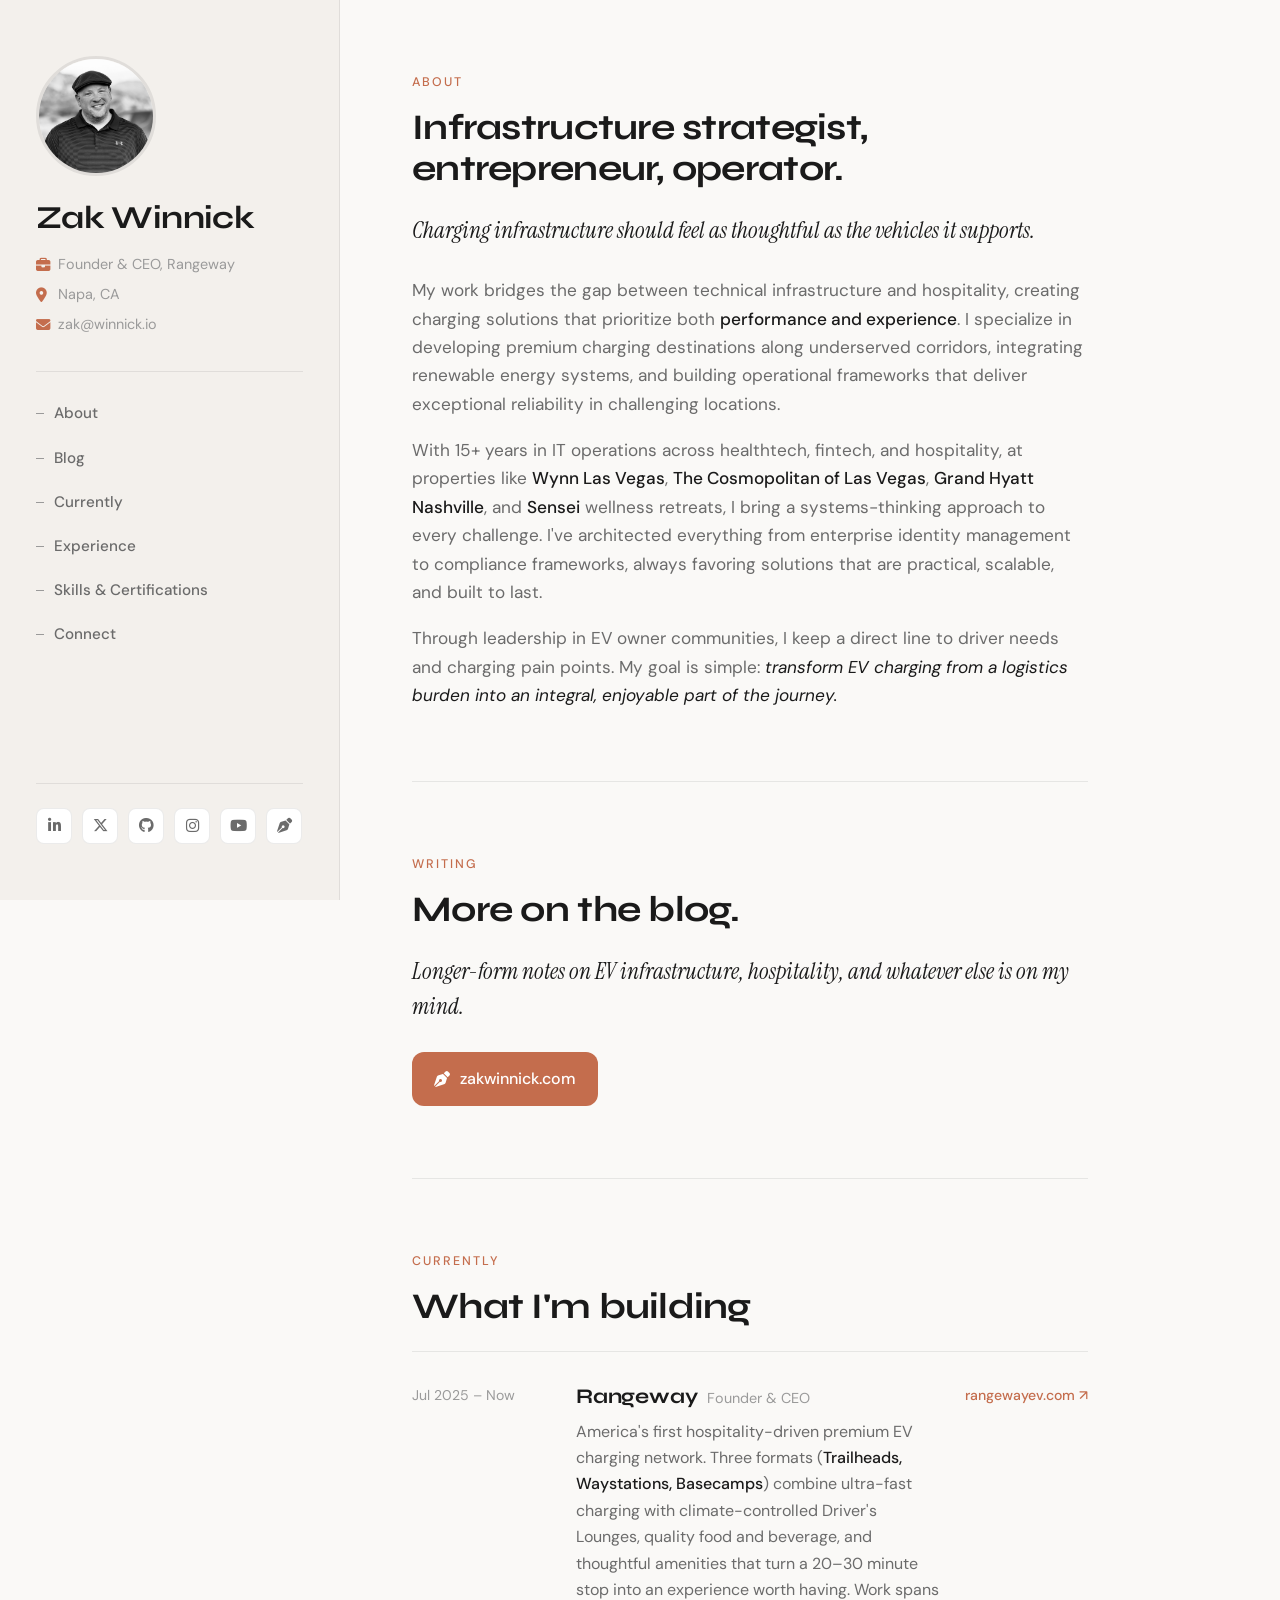
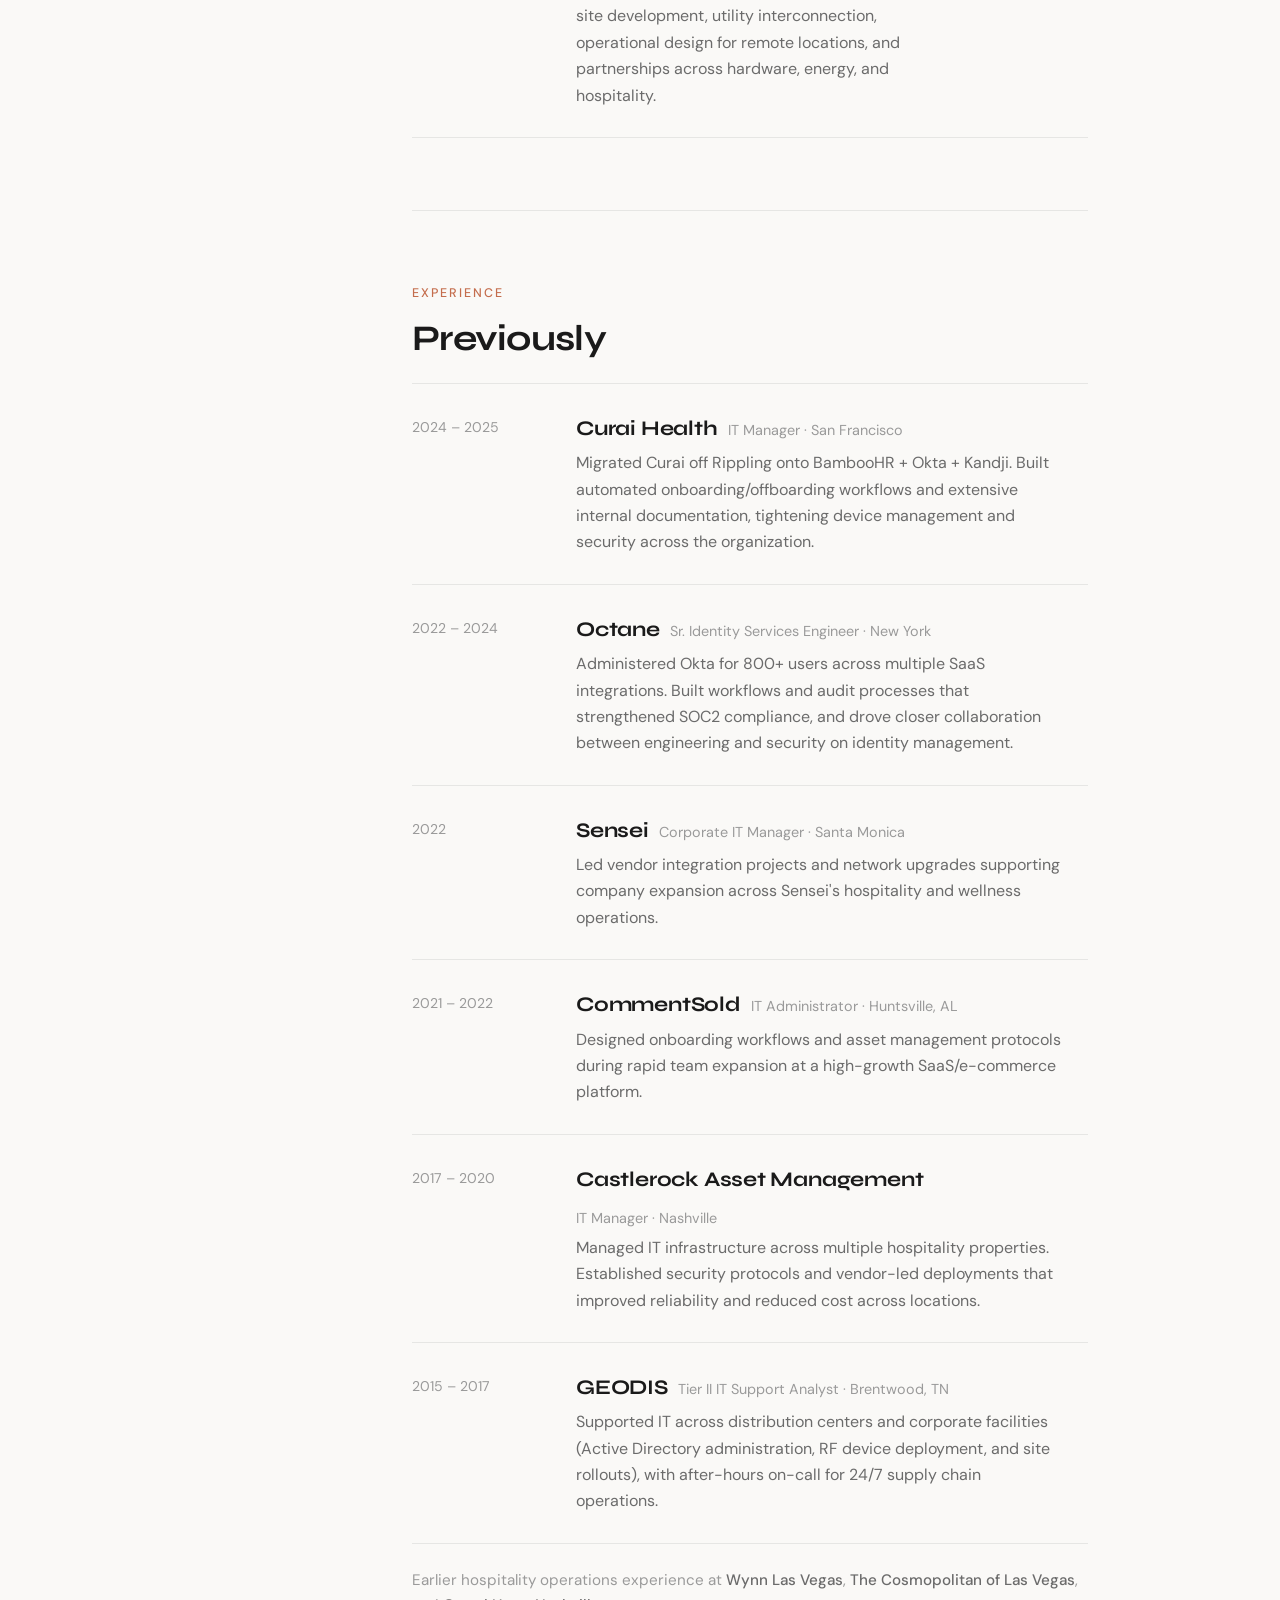
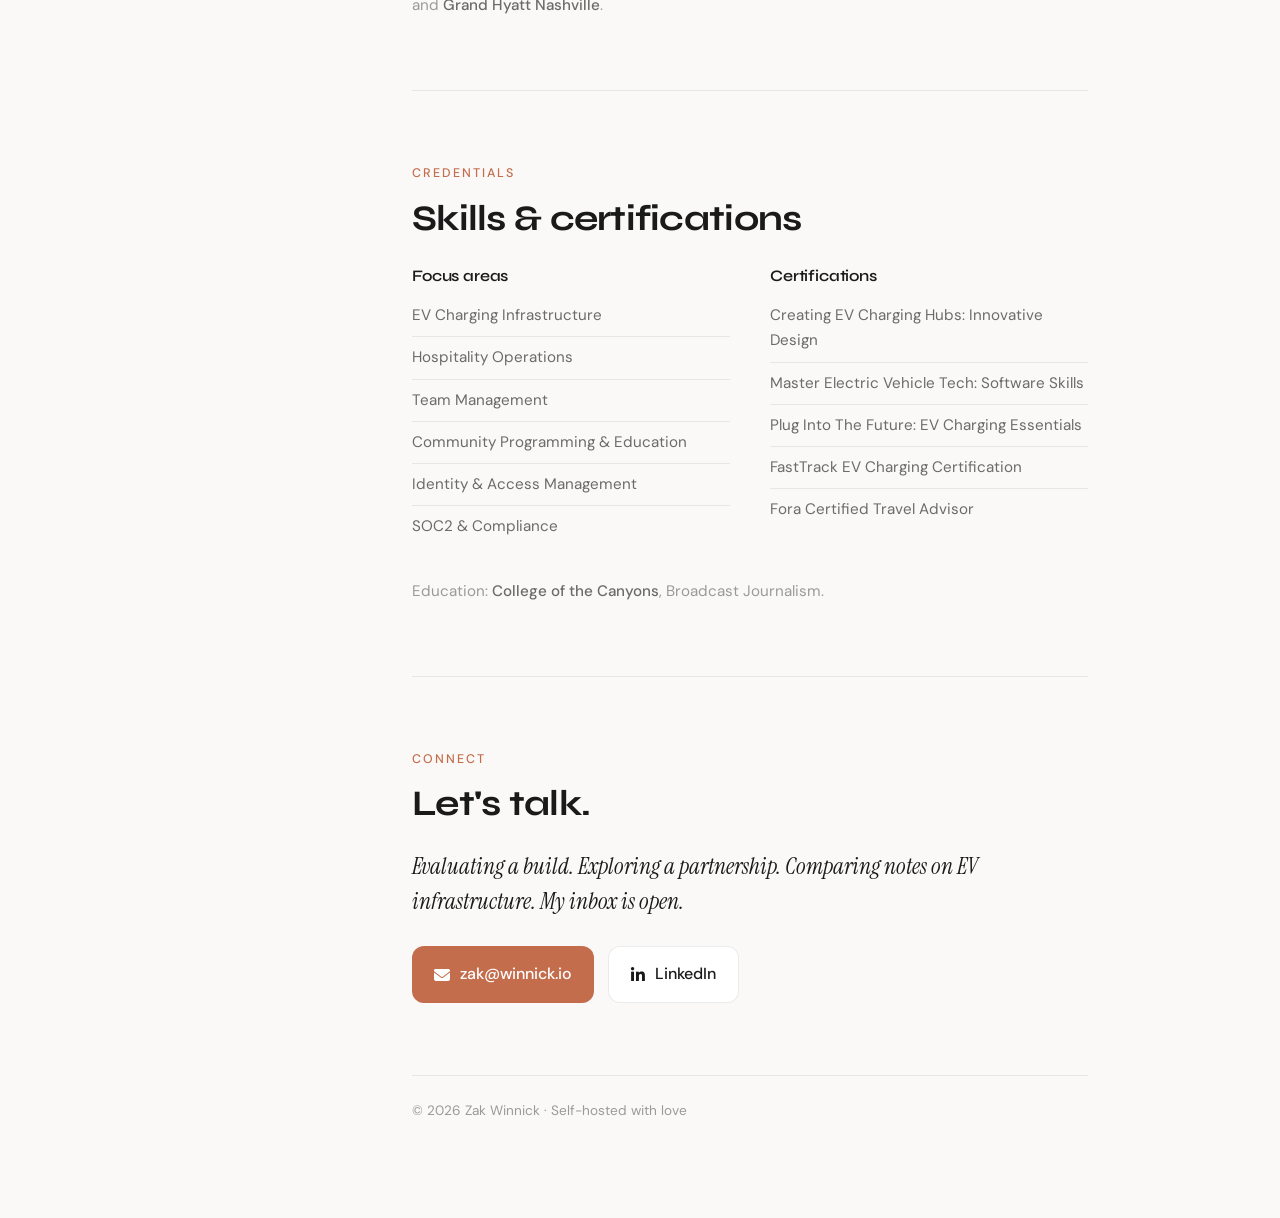
==== index.html @ eed80dfc "Rebuild winnick.io as two-column editorial site Replaces the Linktree-style landing page with a full" ====
<!DOCTYPE html>
<html lang="en">
  <head>
    <title>Zak Winnick</title>
    <meta charset="utf-8">
    <meta property="og:type" content="website">
    <meta property="og:title" content="Zak Winnick">
    <meta property="og:description" content="Infrastructure strategist and entrepreneur. Founder & CEO at Rangeway.">
    <meta name="description" content="Infrastructure strategist and entrepreneur. Founder & CEO at Rangeway.">
    <meta name="viewport" content="width=device-width, initial-scale=1">
    <meta name="color-scheme" content="light dark">
    <link rel="icon" href="/favicon.ico">
    <link rel="preconnect" href="https://fonts.googleapis.com">
    <link rel="preconnect" href="https://fonts.gstatic.com" crossorigin>
    <link href="https://fonts.googleapis.com/css2?family=Syne:wght@600;700&family=DM+Sans:wght@400;500&family=Instrument+Serif&display=swap" rel="stylesheet">
    <link rel="stylesheet" href="https://cdnjs.cloudflare.com/ajax/libs/font-awesome/6.5.1/css/all.min.css">
    <script src="https://tinylytics.app/embed/2qbxxYNdr25dd_d4xNAC.js" defer></script>
    <style>
      :root {
        --bg-primary: #faf9f7;
        --bg-sidebar: #f3f0ec;
        --bg-card: #ffffff;
        --text-primary: #1a1a1a;
        --text-secondary: #6b6b6b;
        --text-tertiary: #9a9a9a;
        --accent: #c46d4d;
        --accent-hover: #a85a3d;
        --border: rgba(0, 0, 0, 0.08);
        --shadow: 0 2px 8px rgba(0, 0, 0, 0.04);
        --shadow-hover: 0 8px 24px rgba(0, 0, 0, 0.08);
      }

      @media (prefers-color-scheme: dark) {
        :root {
          --bg-primary: #0f1419;
          --bg-sidebar: #141920;
          --bg-card: #1a1f26;
          --text-primary: #f5f3ef;
          --text-secondary: #9ca3af;
          --text-tertiary: #6b7280;
          --accent: #e07a54;
          --accent-hover: #f08d67;
          --border: rgba(255, 255, 255, 0.08);
          --shadow: 0 2px 8px rgba(0, 0, 0, 0.2);
          --shadow-hover: 0 12px 32px rgba(0, 0, 0, 0.3);
        }
      }

      *, *::before, *::after { box-sizing: border-box; }
      html, body { margin: 0; padding: 0; }

      body {
        font-family: 'DM Sans', -apple-system, BlinkMacSystemFont, sans-serif;
        background-color: var(--bg-primary);
        color: var(--text-primary);
        line-height: 1.65;
      }

      .layout {
        display: grid;
        grid-template-columns: 340px 1fr;
        min-height: 100vh;
      }

      /* Sidebar */
      .sidebar {
        background: var(--bg-sidebar);
        padding: 56px 36px;
        border-right: 1px solid var(--border);
        position: sticky;
        top: 0;
        height: 100vh;
        overflow-y: auto;
        display: flex;
        flex-direction: column;
      }

      .sb-photo {
        width: 120px;
        height: 120px;
        border-radius: 50%;
        object-fit: cover;
        border: 3px solid var(--border);
        transition: transform 0.3s ease, border-color 0.3s ease;
        margin-bottom: 24px;
      }

      .sb-photo:hover { transform: scale(1.04); border-color: var(--accent); }

      .sb-name {
        font-family: 'Syne', sans-serif;
        font-size: 2rem;
        font-weight: 700;
        margin: 0 0 18px;
        letter-spacing: -0.02em;
        line-height: 1.1;
      }

      .sb-meta {
        font-size: 0.9rem;
        color: var(--text-tertiary);
        margin-bottom: 28px;
      }

      .sb-meta div {
        display: flex;
        align-items: center;
        gap: 8px;
        margin-bottom: 6px;
      }

      .sb-meta i { color: var(--accent); width: 14px; }

      .sb-meta a {
        color: inherit;
        text-decoration: none;
        border-bottom: 1px solid transparent;
        transition: border-color 0.2s ease;
      }

      .sb-meta a:hover { border-color: var(--accent); }

      .sb-nav {
        list-style: none;
        padding: 0;
        margin: 0 0 32px;
        border-top: 1px solid var(--border);
        padding-top: 24px;
      }

      .sb-nav li { margin-bottom: 14px; }

      .sb-nav a {
        color: var(--text-secondary);
        text-decoration: none;
        font-size: 0.95rem;
        font-weight: 500;
        display: inline-flex;
        align-items: center;
        gap: 10px;
        transition: color 0.2s ease;
      }

      .sb-nav a:hover { color: var(--accent); }

      .sb-nav a::before {
        content: "";
        width: 8px;
        height: 1px;
        background: var(--text-tertiary);
        transition: all 0.2s ease;
      }

      .sb-nav a:hover::before {
        background: var(--accent);
        width: 16px;
      }

      .sb-socials {
        margin-top: auto;
        padding-top: 24px;
        border-top: 1px solid var(--border);
        display: flex;
        gap: 10px;
        flex-wrap: wrap;
      }

      .sb-socials a {
        width: 36px;
        height: 36px;
        border-radius: 8px;
        background: var(--bg-card);
        border: 1px solid var(--border);
        display: inline-flex;
        align-items: center;
        justify-content: center;
        color: var(--text-secondary);
        text-decoration: none;
        font-size: 0.95rem;
        transition: all 0.2s ease;
      }

      .sb-socials a:hover {
        color: var(--accent);
        border-color: var(--accent);
        transform: translateY(-2px);
      }

      /* Content */
      .content {
        padding: 72px 72px 96px;
        max-width: 820px;
      }

      article + article {
        margin-top: 72px;
        padding-top: 72px;
        border-top: 1px solid var(--border);
      }

      .eyebrow {
        font-size: 0.78rem;
        font-weight: 500;
        text-transform: uppercase;
        letter-spacing: 0.16em;
        color: var(--accent);
        margin-bottom: 14px;
      }

      .h2 {
        font-family: 'Syne', sans-serif;
        font-size: 2.25rem;
        font-weight: 700;
        margin: 0 0 24px;
        letter-spacing: -0.02em;
        line-height: 1.15;
      }

      .lede {
        font-family: 'Instrument Serif', serif;
        font-size: 1.45rem;
        color: var(--text-primary);
        font-style: italic;
        line-height: 1.5;
        margin: 0 0 28px;
      }

      .body p {
        font-size: 1.075rem;
        color: var(--text-secondary);
        margin: 0 0 18px;
      }

      .body strong { color: var(--text-primary); font-weight: 500; }
      .body em { color: var(--text-primary); font-style: italic; }

      /* Venture list */
      .venture-list {
        margin-top: 16px;
      }

      .venture {
        padding: 28px 0;
        border-top: 1px solid var(--border);
        display: grid;
        grid-template-columns: 140px 1fr auto;
        gap: 24px;
        align-items: start;
      }

      .venture:last-child { border-bottom: 1px solid var(--border); }

      .venture-period {
        font-size: 0.88rem;
        color: var(--text-tertiary);
        font-variant-numeric: tabular-nums;
        padding-top: 4px;
      }

      .venture-head {
        display: flex;
        align-items: baseline;
        gap: 10px;
        flex-wrap: wrap;
        margin-bottom: 4px;
      }

      .venture-name {
        font-family: 'Syne', sans-serif;
        font-size: 1.3rem;
        font-weight: 700;
        margin: 0;
        letter-spacing: -0.01em;
      }

      .venture-role {
        font-size: 0.9rem;
        color: var(--text-tertiary);
      }

      .venture-desc {
        color: var(--text-secondary);
        font-size: 1rem;
        margin: 0;
      }

      .venture-link {
        font-size: 0.88rem;
        color: var(--accent);
        text-decoration: none;
        white-space: nowrap;
        padding-top: 4px;
        font-weight: 500;
      }

      .venture-link:hover { color: var(--accent-hover); }

      /* Credentials grid */
      .creds {
        display: grid;
        grid-template-columns: 1fr 1fr;
        gap: 40px;
        margin-top: 8px;
      }

      .creds h3 {
        font-family: 'Syne', sans-serif;
        font-size: 1rem;
        font-weight: 600;
        letter-spacing: -0.01em;
        margin: 0 0 14px;
        color: var(--text-primary);
      }

      .cred-list {
        list-style: none;
        padding: 0;
        margin: 0;
      }

      .cred-list li {
        font-size: 0.95rem;
        color: var(--text-secondary);
        padding: 8px 0;
        border-top: 1px solid var(--border);
      }

      .cred-list li:first-child { border-top: none; padding-top: 0; }

      /* Contact */
      .contact-row {
        display: flex;
        gap: 14px;
        flex-wrap: wrap;
        margin-top: 12px;
      }

      .contact-btn {
        padding: 14px 22px;
        border-radius: 12px;
        font-weight: 500;
        text-decoration: none;
        display: inline-flex;
        align-items: center;
        gap: 10px;
        transition: all 0.2s ease;
      }

      .contact-btn.primary {
        background: var(--accent);
        color: white;
      }

      .contact-btn.primary:hover {
        background: var(--accent-hover);
        transform: translateY(-2px);
      }

      .contact-btn.secondary {
        background: var(--bg-card);
        color: var(--text-primary);
        border: 1px solid var(--border);
      }

      .contact-btn.secondary:hover {
        border-color: var(--accent);
        color: var(--accent);
      }

      footer {
        margin-top: 72px;
        padding-top: 24px;
        border-top: 1px solid var(--border);
        font-size: 0.85rem;
        color: var(--text-tertiary);
      }

      /* Responsive */
      @media (max-width: 900px) {
        .layout { grid-template-columns: 1fr; }
        .sidebar {
          position: static;
          height: auto;
          padding: 40px 32px;
          border-right: none;
          border-bottom: 1px solid var(--border);
        }
        .content { padding: 48px 32px 72px; }
      }

      @media (max-width: 540px) {
        .content { padding: 40px 24px 64px; }
        .h2 { font-size: 1.8rem; }
        .lede { font-size: 1.2rem; }
        .venture {
          grid-template-columns: 1fr;
          gap: 8px;
        }
        .venture-period { padding-top: 0; }
        .creds { grid-template-columns: 1fr; gap: 24px; }
      }
    </style>
  </head>
  <body>
    <div class="layout">
      <aside class="sidebar">
        <img class="sb-photo" src="images/profile-bw.jpg" alt="Zak Winnick">
        <h1 class="sb-name">Zak Winnick</h1>

        <div class="sb-meta">
          <div><i class="fa-solid fa-briefcase"></i>Founder &amp; CEO, Rangeway</div>
          <div><i class="fa-solid fa-location-dot"></i>Napa, CA</div>
          <div><i class="fa-solid fa-envelope"></i><a href="mailto:zak@winnick.io">zak@winnick.io</a></div>
        </div>

        <ul class="sb-nav">
          <li><a href="#about">About</a></li>
          <li><a href="#blog">Blog</a></li>
          <li><a href="#currently">Currently</a></li>
          <li><a href="#experience">Experience</a></li>
          <li><a href="#credentials">Skills &amp; Certifications</a></li>
          <li><a href="#connect">Connect</a></li>
        </ul>

        <div class="sb-socials">
          <a href="https://linkedin.com/in/zakwinnick" target="_blank" rel="noopener noreferrer" aria-label="LinkedIn"><i class="fa-brands fa-linkedin-in"></i></a>
          <a href="https://x.com/zakwinnick" target="_blank" rel="noopener noreferrer" aria-label="X"><i class="fa-brands fa-x-twitter"></i></a>
          <a href="https://github.com/zakwinnick" target="_blank" rel="noopener noreferrer" aria-label="GitHub"><i class="fa-brands fa-github"></i></a>
          <a href="https://instagram.com/wyldwattage" target="_blank" rel="noopener noreferrer" aria-label="Instagram"><i class="fa-brands fa-instagram"></i></a>
          <a href="https://youtube.com/@wyldwattage" target="_blank" rel="noopener noreferrer" aria-label="YouTube"><i class="fa-brands fa-youtube"></i></a>
          <a href="https://zakwinnick.com" target="_blank" rel="noopener noreferrer" aria-label="Blog"><i class="fa-solid fa-pen-nib"></i></a>
        </div>
      </aside>

      <main class="content">
        <article id="about">
          <div class="eyebrow">About</div>
          <h2 class="h2">Infrastructure strategist, entrepreneur, operator.</h2>
          <p class="lede">
            Charging infrastructure should feel as thoughtful as the vehicles it supports.
          </p>
          <div class="body">
            <p>
              My work bridges the gap between technical infrastructure and hospitality, creating
              charging solutions that prioritize both <strong>performance and experience</strong>. I
              specialize in developing premium charging destinations along underserved corridors,
              integrating renewable energy systems, and building operational frameworks that deliver
              exceptional reliability in challenging locations.
            </p>
            <p>
              With 15+ years in IT operations across healthtech, fintech, and hospitality, at
              properties like <strong>Wynn Las Vegas</strong>, <strong>The Cosmopolitan of Las Vegas</strong>,
              <strong>Grand Hyatt Nashville</strong>, and <strong>Sensei</strong> wellness retreats,
              I bring a systems-thinking approach to every challenge. I've architected everything
              from enterprise identity management to compliance frameworks, always favoring solutions
              that are practical, scalable, and built to last.
            </p>
            <p>
              Through leadership in EV owner communities, I keep a direct line to driver needs and
              charging pain points. My goal is simple: <em>transform EV charging from a logistics
              burden into an integral, enjoyable part of the journey.</em>
            </p>
          </div>
        </article>

        <article id="blog" class="blog-callout">
          <div class="eyebrow">Writing</div>
          <h2 class="h2">More on the blog.</h2>
          <p class="lede">
            Longer-form notes on EV infrastructure, hospitality, and whatever else is on my mind.
          </p>
          <div class="contact-row">
            <a href="https://zakwinnick.com" target="_blank" rel="noopener noreferrer" class="contact-btn primary">
              <i class="fa-solid fa-pen-nib"></i> zakwinnick.com
            </a>
          </div>
        </article>

        <article id="currently">
          <div class="eyebrow">Currently</div>
          <h2 class="h2">What I'm building</h2>
          <div class="venture-list">
            <div class="venture">
              <div class="venture-period">Jul 2025 – Now</div>
              <div>
                <div class="venture-head">
                  <h3 class="venture-name">Rangeway</h3>
                  <span class="venture-role">Founder &amp; CEO</span>
                </div>
                <p class="venture-desc">
                  America's first hospitality-driven premium EV charging network. Three formats
                  (<strong style="color: var(--text-primary); font-weight: 500;">Trailheads, Waystations, Basecamps</strong>)
                  combine ultra-fast charging with climate-controlled Driver's Lounges, quality food
                  and beverage, and thoughtful amenities that turn a 20–30 minute stop into an
                  experience worth having. Work spans site development, utility interconnection,
                  operational design for remote locations, and partnerships across hardware, energy,
                  and hospitality.
                </p>
              </div>
              <a href="https://rangewayev.com" target="_blank" rel="noopener noreferrer" class="venture-link">rangewayev.com ↗</a>
            </div>
          </div>
        </article>

        <article id="experience">
          <div class="eyebrow">Experience</div>
          <h2 class="h2">Previously</h2>
          <div class="venture-list">
            <div class="venture">
              <div class="venture-period">2024 – 2025</div>
              <div>
                <div class="venture-head">
                  <h3 class="venture-name">Curai Health</h3>
                  <span class="venture-role">IT Manager · San Francisco</span>
                </div>
                <p class="venture-desc">
                  Migrated Curai off Rippling onto BambooHR + Okta + Kandji. Built automated
                  onboarding/offboarding workflows and extensive internal documentation, tightening
                  device management and security across the organization.
                </p>
              </div>
              <span></span>
            </div>

            <div class="venture">
              <div class="venture-period">2022 – 2024</div>
              <div>
                <div class="venture-head">
                  <h3 class="venture-name">Octane</h3>
                  <span class="venture-role">Sr. Identity Services Engineer · New York</span>
                </div>
                <p class="venture-desc">
                  Administered Okta for 800+ users across multiple SaaS integrations. Built workflows
                  and audit processes that strengthened SOC2 compliance, and drove closer
                  collaboration between engineering and security on identity management.
                </p>
              </div>
              <span></span>
            </div>

            <div class="venture">
              <div class="venture-period">2022</div>
              <div>
                <div class="venture-head">
                  <h3 class="venture-name">Sensei</h3>
                  <span class="venture-role">Corporate IT Manager · Santa Monica</span>
                </div>
                <p class="venture-desc">
                  Led vendor integration projects and network upgrades supporting company expansion
                  across Sensei's hospitality and wellness operations.
                </p>
              </div>
              <span></span>
            </div>

            <div class="venture">
              <div class="venture-period">2021 – 2022</div>
              <div>
                <div class="venture-head">
                  <h3 class="venture-name">CommentSold</h3>
                  <span class="venture-role">IT Administrator · Huntsville, AL</span>
                </div>
                <p class="venture-desc">
                  Designed onboarding workflows and asset management protocols during rapid
                  team expansion at a high-growth SaaS/e-commerce platform.
                </p>
              </div>
              <span></span>
            </div>

            <div class="venture">
              <div class="venture-period">2017 – 2020</div>
              <div>
                <div class="venture-head">
                  <h3 class="venture-name">Castlerock Asset Management</h3>
                  <span class="venture-role">IT Manager · Nashville</span>
                </div>
                <p class="venture-desc">
                  Managed IT infrastructure across multiple hospitality properties. Established
                  security protocols and vendor-led deployments that improved reliability and
                  reduced cost across locations.
                </p>
              </div>
              <span></span>
            </div>

            <div class="venture">
              <div class="venture-period">2015 – 2017</div>
              <div>
                <div class="venture-head">
                  <h3 class="venture-name">GEODIS</h3>
                  <span class="venture-role">Tier II IT Support Analyst · Brentwood, TN</span>
                </div>
                <p class="venture-desc">
                  Supported IT across distribution centers and corporate facilities (Active Directory
                  administration, RF device deployment, and site rollouts), with after-hours on-call
                  for 24/7 supply chain operations.
                </p>
              </div>
              <span></span>
            </div>
          </div>

          <p style="margin-top: 24px; color: var(--text-tertiary); font-size: 0.95rem;">
            Earlier hospitality operations experience at <strong style="color: var(--text-secondary); font-weight: 500;">Wynn Las Vegas</strong>,
            <strong style="color: var(--text-secondary); font-weight: 500;">The Cosmopolitan of Las Vegas</strong>, and
            <strong style="color: var(--text-secondary); font-weight: 500;">Grand Hyatt Nashville</strong>.
          </p>
        </article>

        <article id="credentials">
          <div class="eyebrow">Credentials</div>
          <h2 class="h2">Skills &amp; certifications</h2>
          <div class="creds">
            <div>
              <h3>Focus areas</h3>
              <ul class="cred-list">
                <li>EV Charging Infrastructure</li>
                <li>Hospitality Operations</li>
                <li>Team Management</li>
                <li>Community Programming &amp; Education</li>
                <li>Identity &amp; Access Management</li>
                <li>SOC2 &amp; Compliance</li>
              </ul>
            </div>
            <div>
              <h3>Certifications</h3>
              <ul class="cred-list">
                <li>Creating EV Charging Hubs: Innovative Design</li>
                <li>Master Electric Vehicle Tech: Software Skills</li>
                <li>Plug Into The Future: EV Charging Essentials</li>
                <li>FastTrack EV Charging Certification</li>
                <li>Fora Certified Travel Advisor</li>
              </ul>
            </div>
          </div>
          <p style="margin-top: 32px; color: var(--text-tertiary); font-size: 0.95rem;">
            Education: <strong style="color: var(--text-secondary); font-weight: 500;">College of the Canyons</strong>, Broadcast Journalism.
          </p>
        </article>

        <article id="connect">
          <div class="eyebrow">Connect</div>
          <h2 class="h2">Let's talk.</h2>
          <p class="lede">
            Evaluating a build. Exploring a partnership. Comparing notes on EV infrastructure.
            My inbox is open.
          </p>
          <div class="contact-row">
            <a href="mailto:zak@winnick.io" class="contact-btn primary">
              <i class="fa-solid fa-envelope"></i> zak@winnick.io
            </a>
            <a href="https://linkedin.com/in/zakwinnick" target="_blank" rel="noopener noreferrer" class="contact-btn secondary">
              <i class="fa-brands fa-linkedin-in"></i> LinkedIn
            </a>
          </div>
        </article>

        <footer>
          &copy; 2026 Zak Winnick · Self-hosted with love
        </footer>
      </main>
    </div>

  </body>
</html>
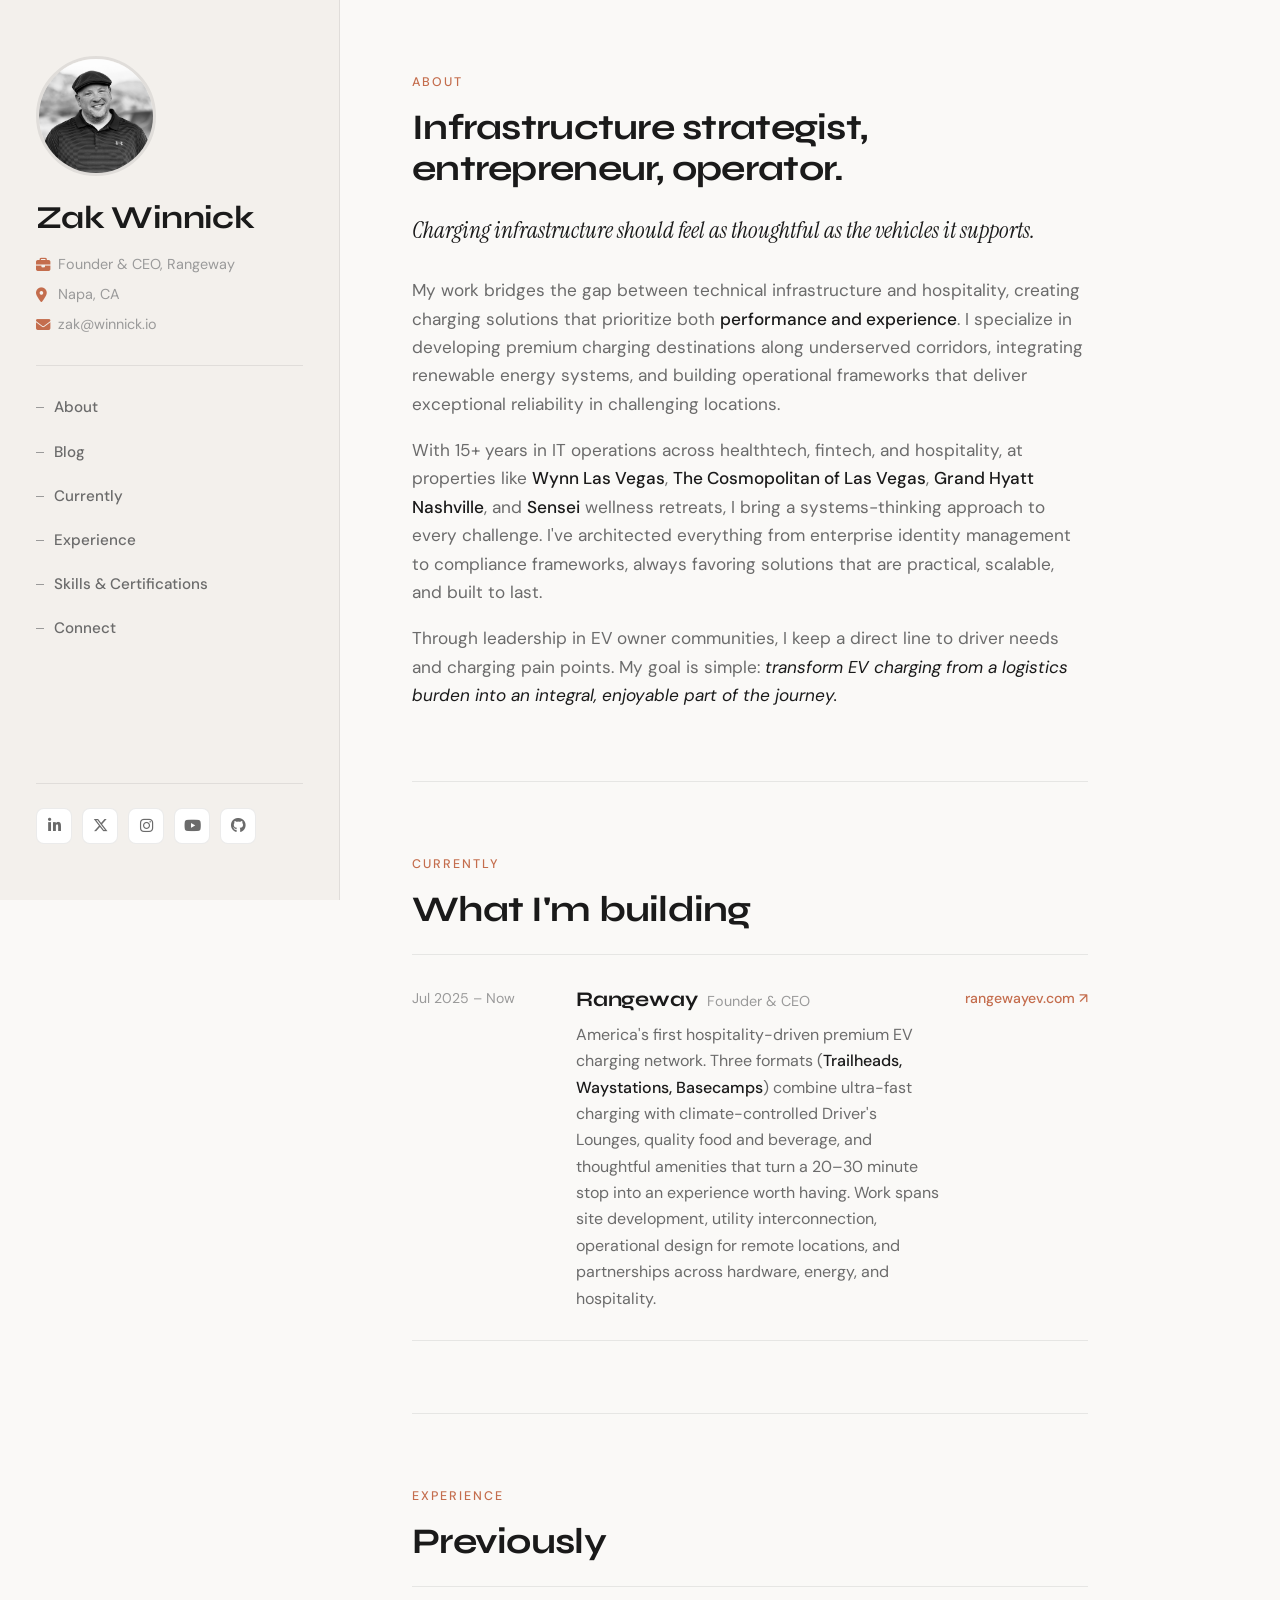
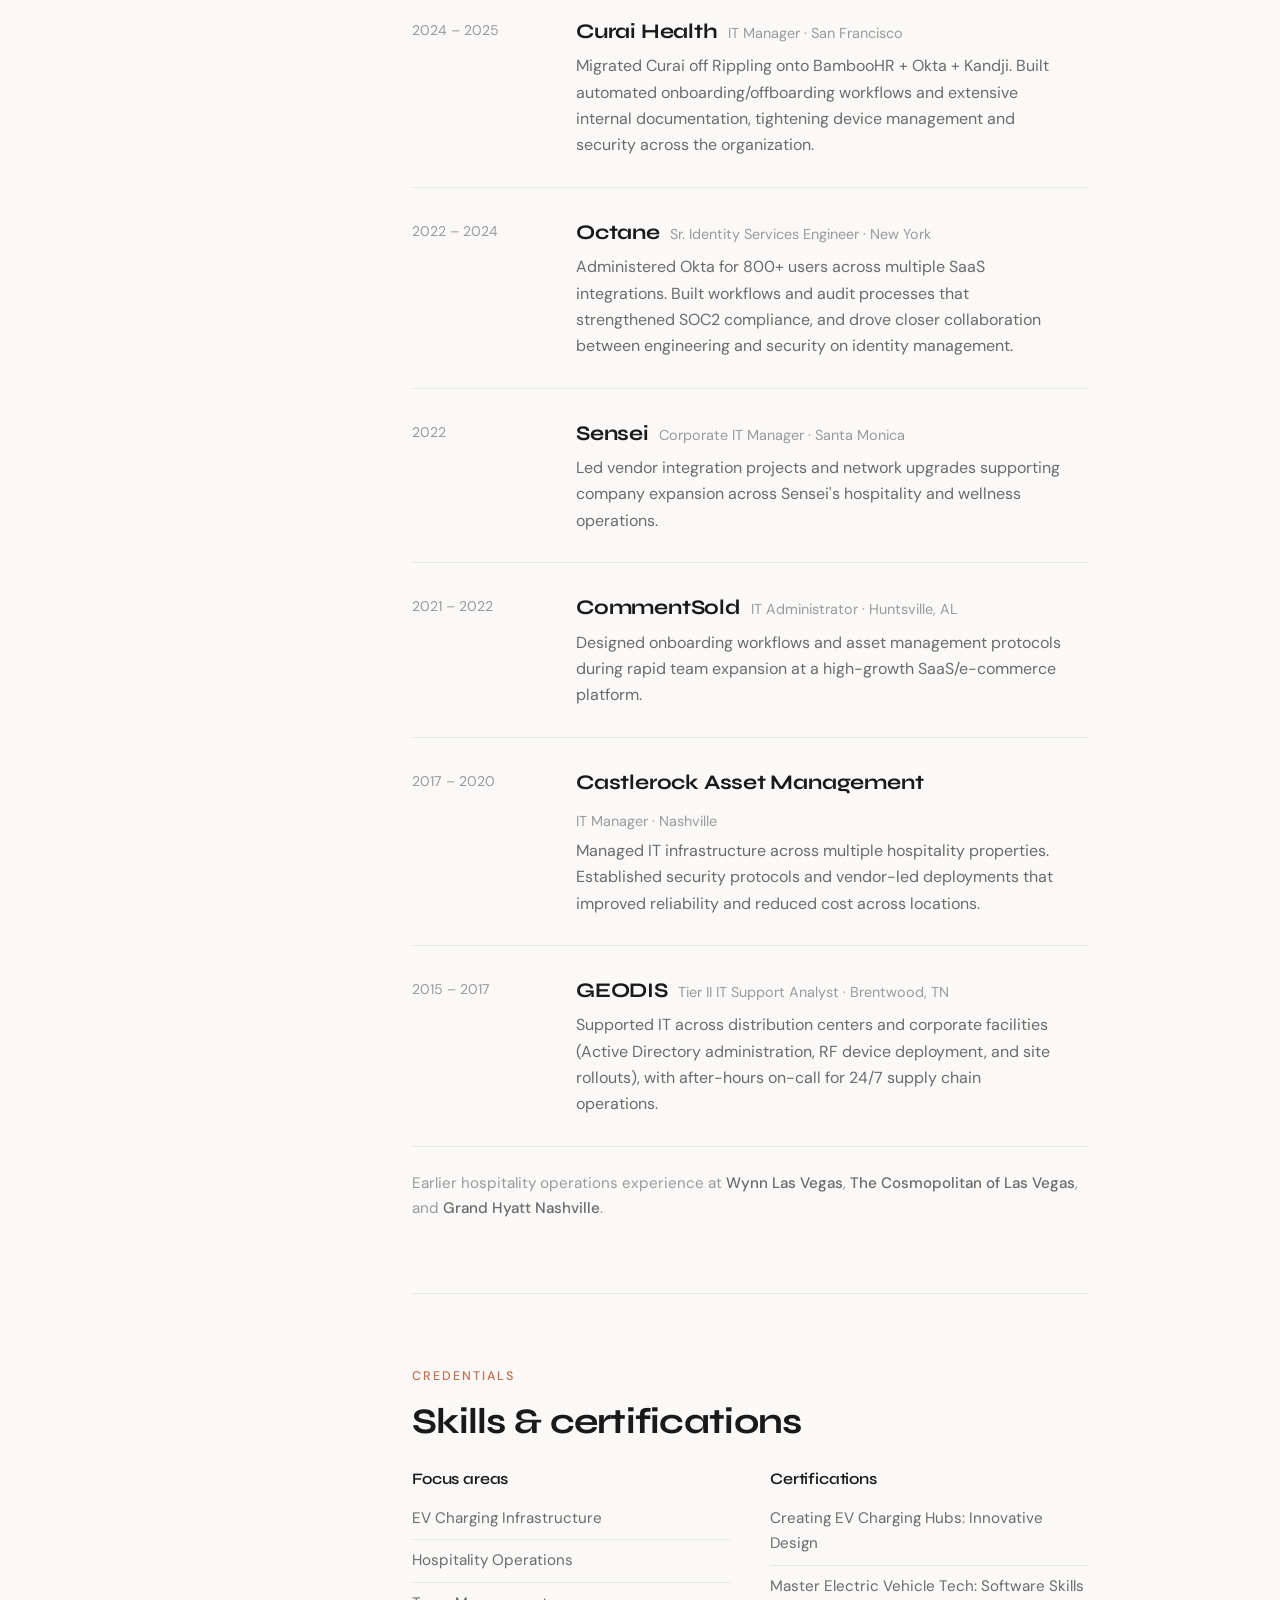
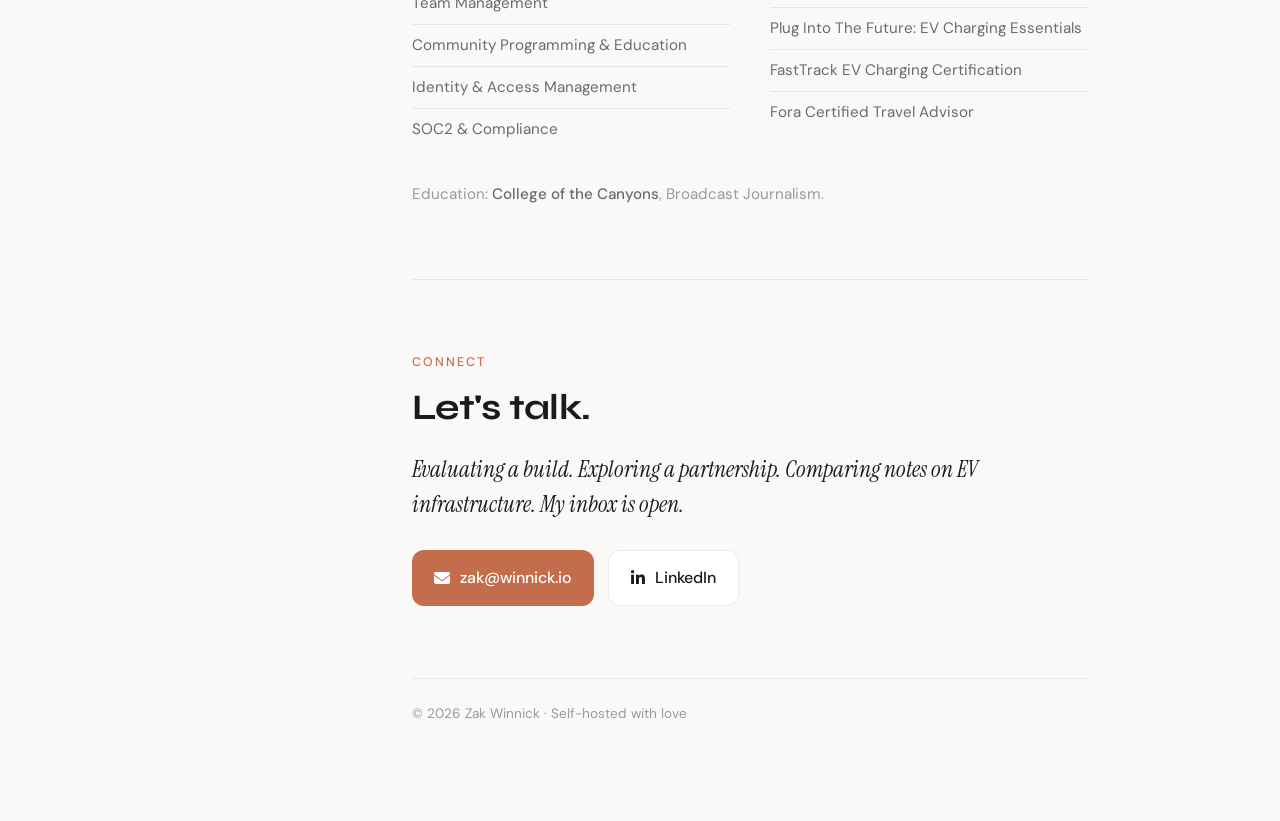
==== commit 367fc752: "Rework mobile layout and tighten sidebar Mobile (≤900px): sidebar compacts into a horizontal photo-p" ====
--- a/index.html
+++ b/index.html
@@ -375,23 +375,87 @@
         color: var(--text-tertiary);
       }
 
+      /* Mobile footer (shown only ≤900px) */
+      .mobile-footer { display: none; }
+      .mobile-socials {
+        display: flex;
+        gap: 10px;
+        flex-wrap: wrap;
+        justify-content: center;
+      }
+      .mobile-socials a {
+        width: 40px;
+        height: 40px;
+        border-radius: 10px;
+        background: var(--bg-card);
+        border: 1px solid var(--border);
+        display: inline-flex;
+        align-items: center;
+        justify-content: center;
+        color: var(--text-secondary);
+        text-decoration: none;
+        font-size: 1rem;
+        transition: all 0.2s ease;
+      }
+      .mobile-socials a:hover {
+        color: var(--accent);
+        border-color: var(--accent);
+        transform: translateY(-2px);
+      }
+      .mobile-footer-note {
+        text-align: center;
+        font-size: 0.8rem;
+        color: var(--text-tertiary);
+        margin-top: 18px;
+      }
+
       /* Responsive */
       @media (max-width: 900px) {
         .layout { grid-template-columns: 1fr; }
         .sidebar {
           position: static;
           height: auto;
-          padding: 40px 32px;
+          padding: 28px 24px;
           border-right: none;
           border-bottom: 1px solid var(--border);
+          display: grid;
+          grid-template-columns: auto 1fr;
+          grid-template-areas: "photo identity";
+          gap: 18px;
+          align-items: center;
         }
-        .content { padding: 48px 32px 72px; }
+        .sb-photo {
+          grid-area: photo;
+          width: 72px;
+          height: 72px;
+          margin-bottom: 0;
+          border-width: 2px;
+        }
+        .sb-identity { grid-area: identity; }
+        .sb-name { font-size: 1.5rem; margin: 0 0 6px; }
+        .sb-meta { margin: 0; font-size: 0.82rem; }
+        .sb-meta div { margin-bottom: 2px; }
+        .sb-meta i { width: 11px; font-size: 0.72rem; }
+        .sb-nav { display: none; }
+        .sb-socials { display: none; }
+        .content { padding: 40px 24px 32px; }
+        article + article { margin-top: 48px; padding-top: 48px; }
+        .mobile-footer {
+          display: block;
+          background: var(--bg-sidebar);
+          padding: 28px 24px 36px;
+          border-top: 1px solid var(--border);
+        }
       }
 
       @media (max-width: 540px) {
-        .content { padding: 40px 24px 64px; }
-        .h2 { font-size: 1.8rem; }
-        .lede { font-size: 1.2rem; }
+        .sidebar { padding: 24px 20px; gap: 14px; }
+        .sb-photo { width: 64px; height: 64px; }
+        .sb-name { font-size: 1.35rem; }
+        .sb-meta { font-size: 0.78rem; }
+        .content { padding: 32px 20px 28px; }
+        .h2 { font-size: 1.7rem; }
+        .lede { font-size: 1.15rem; }
         .venture {
           grid-template-columns: 1fr;
           gap: 8px;
@@ -405,17 +469,18 @@
     <div class="layout">
       <aside class="sidebar">
         <img class="sb-photo" src="images/profile-bw.jpg" alt="Zak Winnick">
-        <h1 class="sb-name">Zak Winnick</h1>
-
-        <div class="sb-meta">
-          <div><i class="fa-solid fa-briefcase"></i>Founder &amp; CEO, Rangeway</div>
-          <div><i class="fa-solid fa-location-dot"></i>Napa, CA</div>
-          <div><i class="fa-solid fa-envelope"></i><a href="mailto:zak@winnick.io">zak@winnick.io</a></div>
+        <div class="sb-identity">
+          <h1 class="sb-name">Zak Winnick</h1>
+          <div class="sb-meta">
+            <div><i class="fa-solid fa-briefcase"></i>Founder &amp; CEO, Rangeway</div>
+            <div><i class="fa-solid fa-location-dot"></i>Napa, CA</div>
+            <div><i class="fa-solid fa-envelope"></i><a href="mailto:zak@winnick.io">zak@winnick.io</a></div>
+          </div>
         </div>
 
         <ul class="sb-nav">
           <li><a href="#about">About</a></li>
-          <li><a href="#blog">Blog</a></li>
+          <li><a href="https://zakwinnick.com" target="_blank" rel="noopener noreferrer">Blog</a></li>
           <li><a href="#currently">Currently</a></li>
           <li><a href="#experience">Experience</a></li>
           <li><a href="#credentials">Skills &amp; Certifications</a></li>
@@ -425,10 +490,9 @@
         <div class="sb-socials">
           <a href="https://linkedin.com/in/zakwinnick" target="_blank" rel="noopener noreferrer" aria-label="LinkedIn"><i class="fa-brands fa-linkedin-in"></i></a>
           <a href="https://x.com/zakwinnick" target="_blank" rel="noopener noreferrer" aria-label="X"><i class="fa-brands fa-x-twitter"></i></a>
-          <a href="https://github.com/zakwinnick" target="_blank" rel="noopener noreferrer" aria-label="GitHub"><i class="fa-brands fa-github"></i></a>
           <a href="https://instagram.com/wyldwattage" target="_blank" rel="noopener noreferrer" aria-label="Instagram"><i class="fa-brands fa-instagram"></i></a>
           <a href="https://youtube.com/@wyldwattage" target="_blank" rel="noopener noreferrer" aria-label="YouTube"><i class="fa-brands fa-youtube"></i></a>
-          <a href="https://zakwinnick.com" target="_blank" rel="noopener noreferrer" aria-label="Blog"><i class="fa-solid fa-pen-nib"></i></a>
+          <a href="https://github.com/zakwinnick" target="_blank" rel="noopener noreferrer" aria-label="GitHub"><i class="fa-brands fa-github"></i></a>
         </div>
       </aside>
 
@@ -463,19 +527,6 @@
           </div>
         </article>
 
-        <article id="blog" class="blog-callout">
-          <div class="eyebrow">Writing</div>
-          <h2 class="h2">More on the blog.</h2>
-          <p class="lede">
-            Longer-form notes on EV infrastructure, hospitality, and whatever else is on my mind.
-          </p>
-          <div class="contact-row">
-            <a href="https://zakwinnick.com" target="_blank" rel="noopener noreferrer" class="contact-btn primary">
-              <i class="fa-solid fa-pen-nib"></i> zakwinnick.com
-            </a>
-          </div>
-        </article>
-
         <article id="currently">
           <div class="eyebrow">Currently</div>
           <h2 class="h2">What I'm building</h2>
@@ -662,5 +713,17 @@
       </main>
     </div>
 
+    <!-- Mobile-only socials footer (hidden on desktop) -->
+    <div class="mobile-footer">
+      <div class="mobile-socials">
+        <a href="https://linkedin.com/in/zakwinnick" target="_blank" rel="noopener noreferrer" aria-label="LinkedIn"><i class="fa-brands fa-linkedin-in"></i></a>
+        <a href="https://x.com/zakwinnick" target="_blank" rel="noopener noreferrer" aria-label="X"><i class="fa-brands fa-x-twitter"></i></a>
+        <a href="https://instagram.com/wyldwattage" target="_blank" rel="noopener noreferrer" aria-label="Instagram"><i class="fa-brands fa-instagram"></i></a>
+        <a href="https://youtube.com/@wyldwattage" target="_blank" rel="noopener noreferrer" aria-label="YouTube"><i class="fa-brands fa-youtube"></i></a>
+        <a href="https://github.com/zakwinnick" target="_blank" rel="noopener noreferrer" aria-label="GitHub"><i class="fa-brands fa-github"></i></a>
+      </div>
+      <p class="mobile-footer-note">&copy; 2026 Zak Winnick</p>
+    </div>
+
   </body>
 </html>
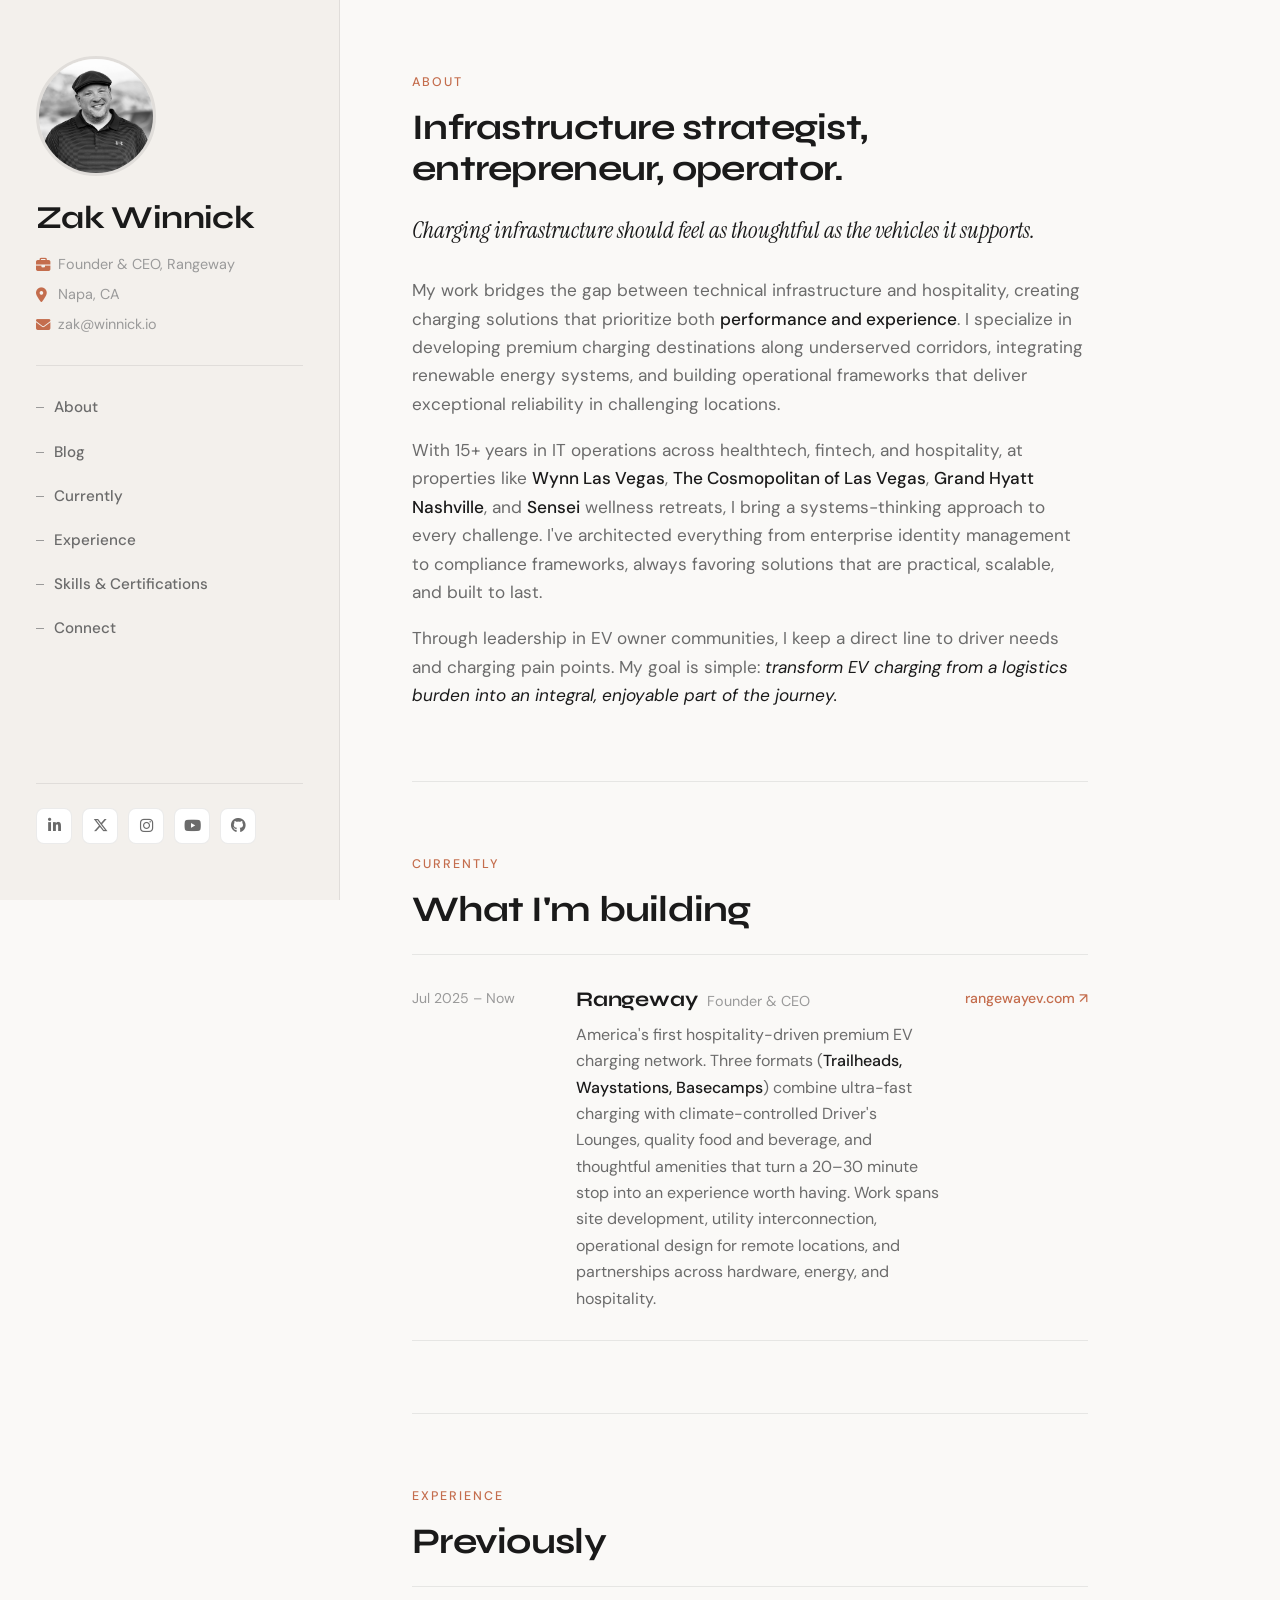
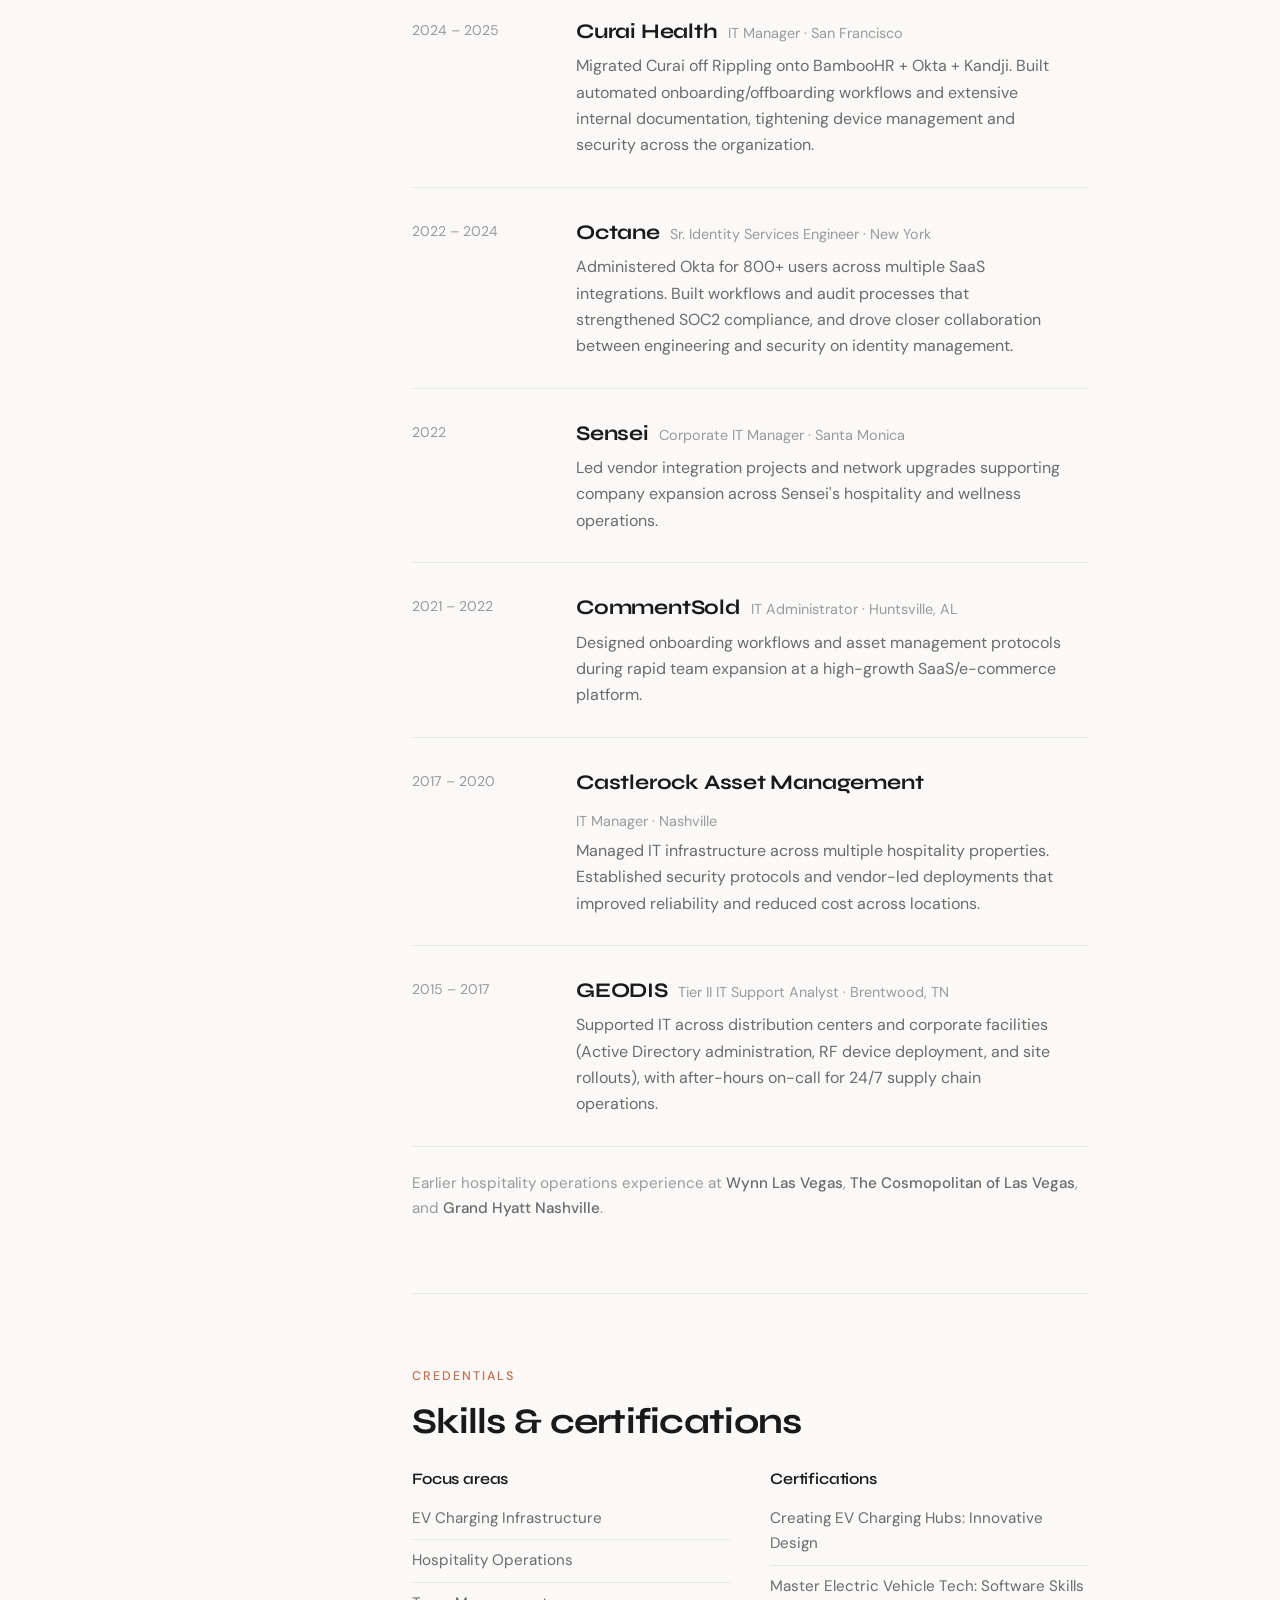
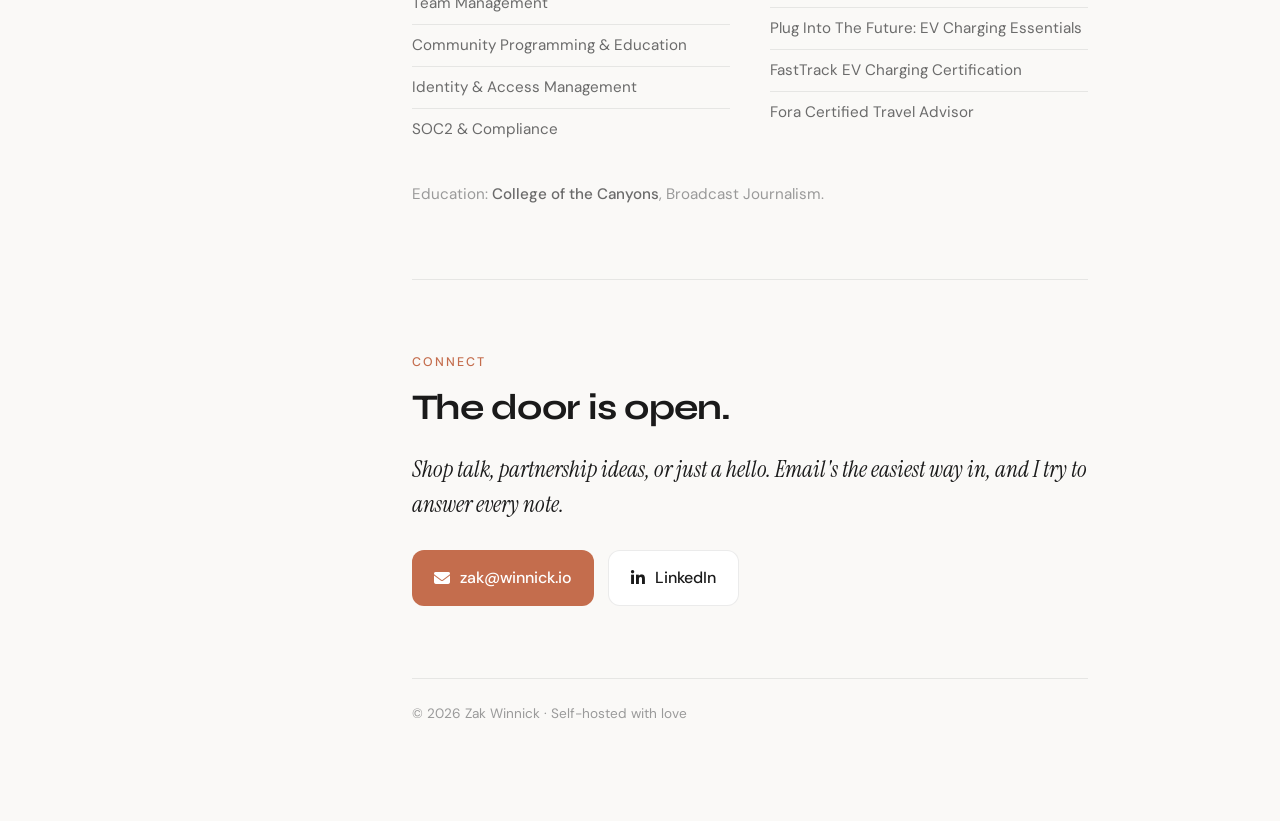
==== commit f2de20e5: "Warm up Connect section copy 'Let's talk.' / use-case list becomes 'The door is open.' with a friend" ====
--- a/index.html
+++ b/index.html
@@ -692,10 +692,10 @@
 
         <article id="connect">
           <div class="eyebrow">Connect</div>
-          <h2 class="h2">Let's talk.</h2>
+          <h2 class="h2">The door is open.</h2>
           <p class="lede">
-            Evaluating a build. Exploring a partnership. Comparing notes on EV infrastructure.
-            My inbox is open.
+            Shop talk, partnership ideas, or just a hello. Email's the easiest way in, and I try
+            to answer every note.
           </p>
           <div class="contact-row">
             <a href="mailto:zak@winnick.io" class="contact-btn primary">
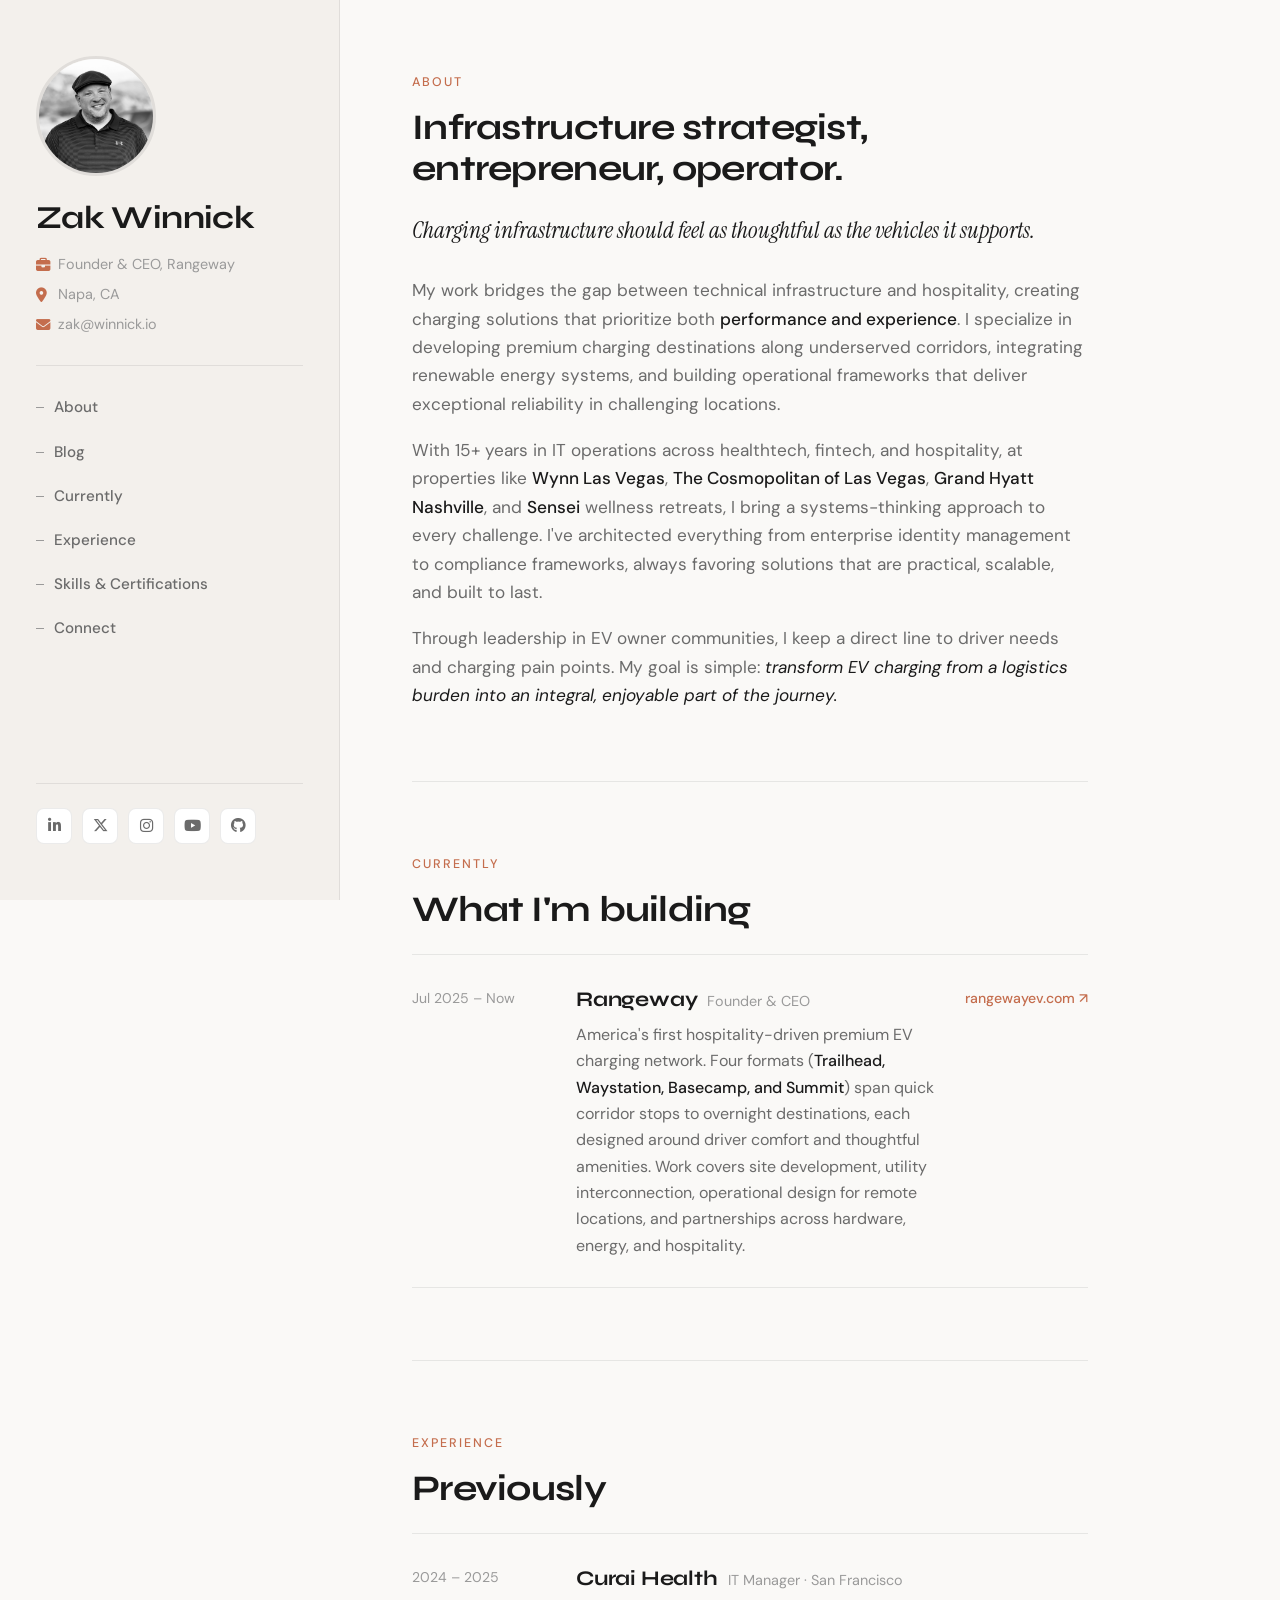
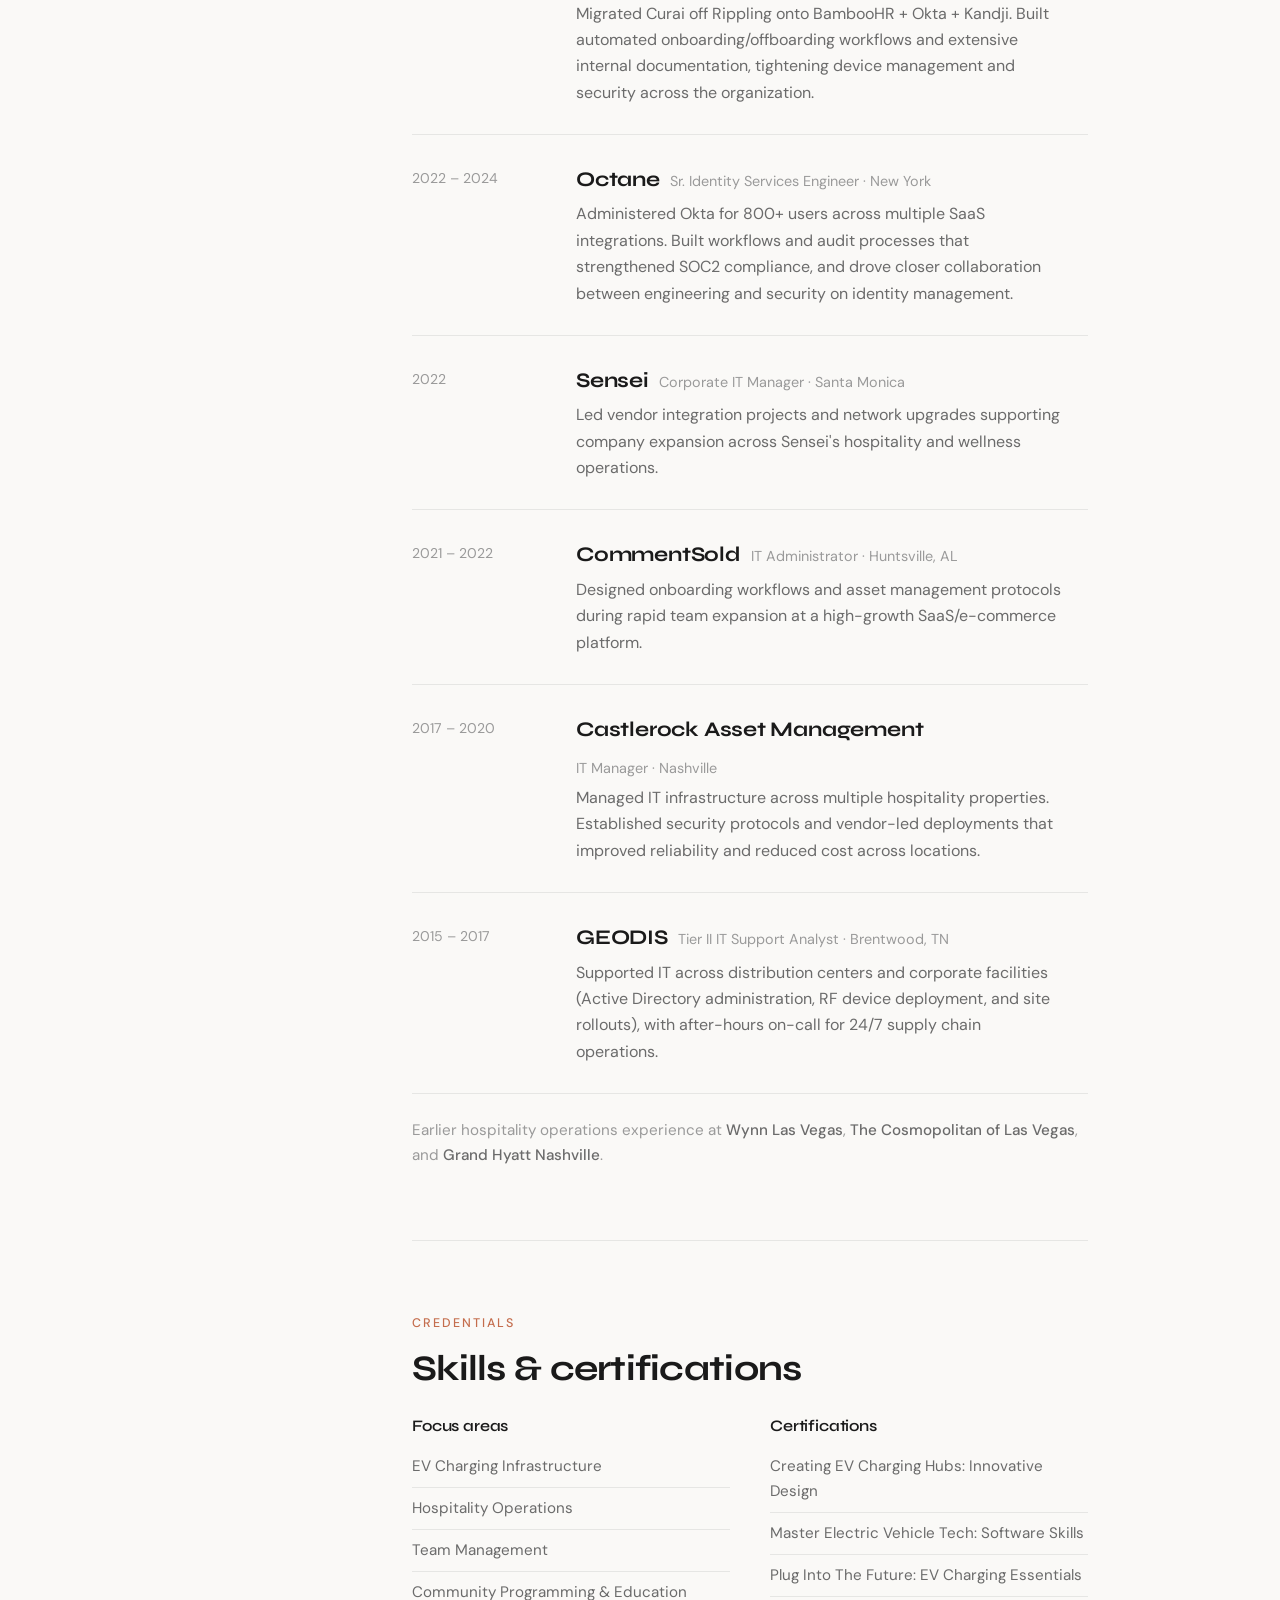
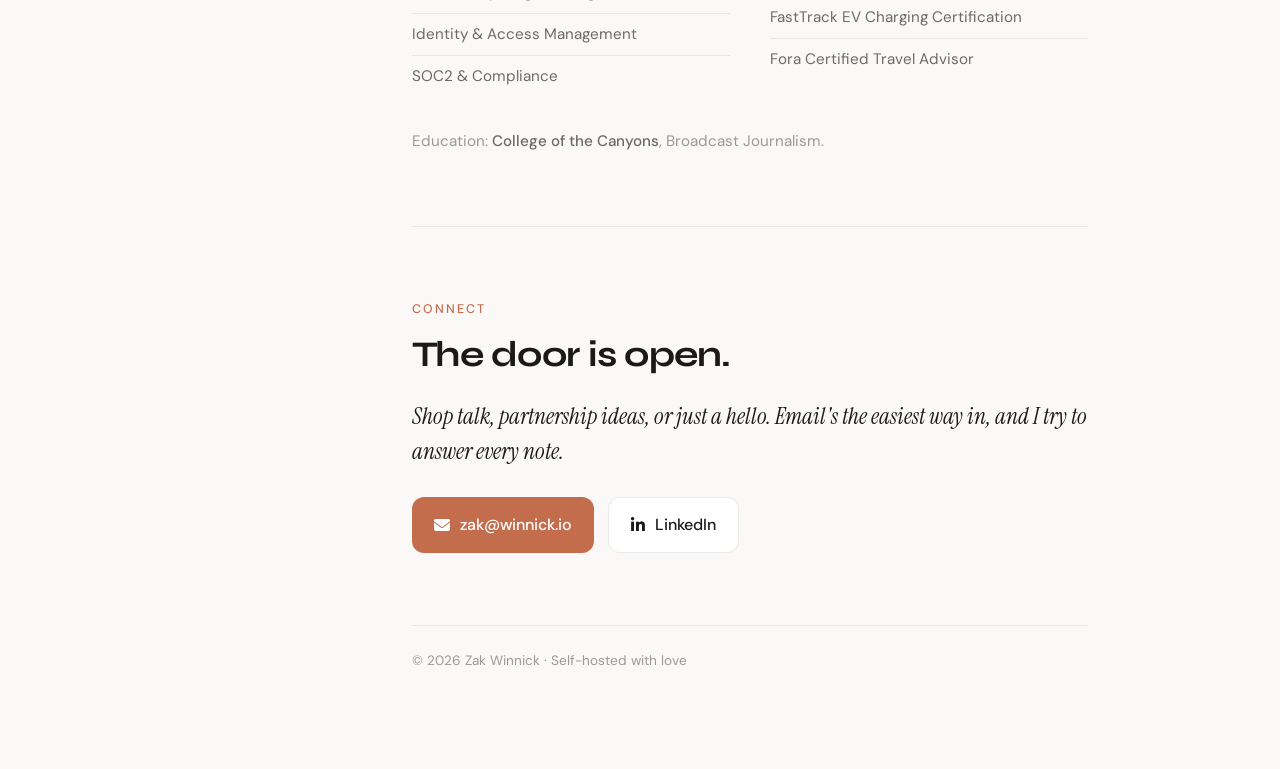
==== commit 35ecd283: "Update Rangeway venture description with current four-format network" ====
--- a/index.html
+++ b/index.html
@@ -539,13 +539,12 @@
                   <span class="venture-role">Founder &amp; CEO</span>
                 </div>
                 <p class="venture-desc">
-                  America's first hospitality-driven premium EV charging network. Three formats
-                  (<strong style="color: var(--text-primary); font-weight: 500;">Trailheads, Waystations, Basecamps</strong>)
-                  combine ultra-fast charging with climate-controlled Driver's Lounges, quality food
-                  and beverage, and thoughtful amenities that turn a 20–30 minute stop into an
-                  experience worth having. Work spans site development, utility interconnection,
-                  operational design for remote locations, and partnerships across hardware, energy,
-                  and hospitality.
+                  America's first hospitality-driven premium EV charging network. Four formats
+                  (<strong style="color: var(--text-primary); font-weight: 500;">Trailhead, Waystation, Basecamp, and Summit</strong>)
+                  span quick corridor stops to overnight destinations, each designed around driver
+                  comfort and thoughtful amenities. Work covers site development, utility
+                  interconnection, operational design for remote locations, and partnerships across
+                  hardware, energy, and hospitality.
                 </p>
               </div>
               <a href="https://rangewayev.com" target="_blank" rel="noopener noreferrer" class="venture-link">rangewayev.com ↗</a>
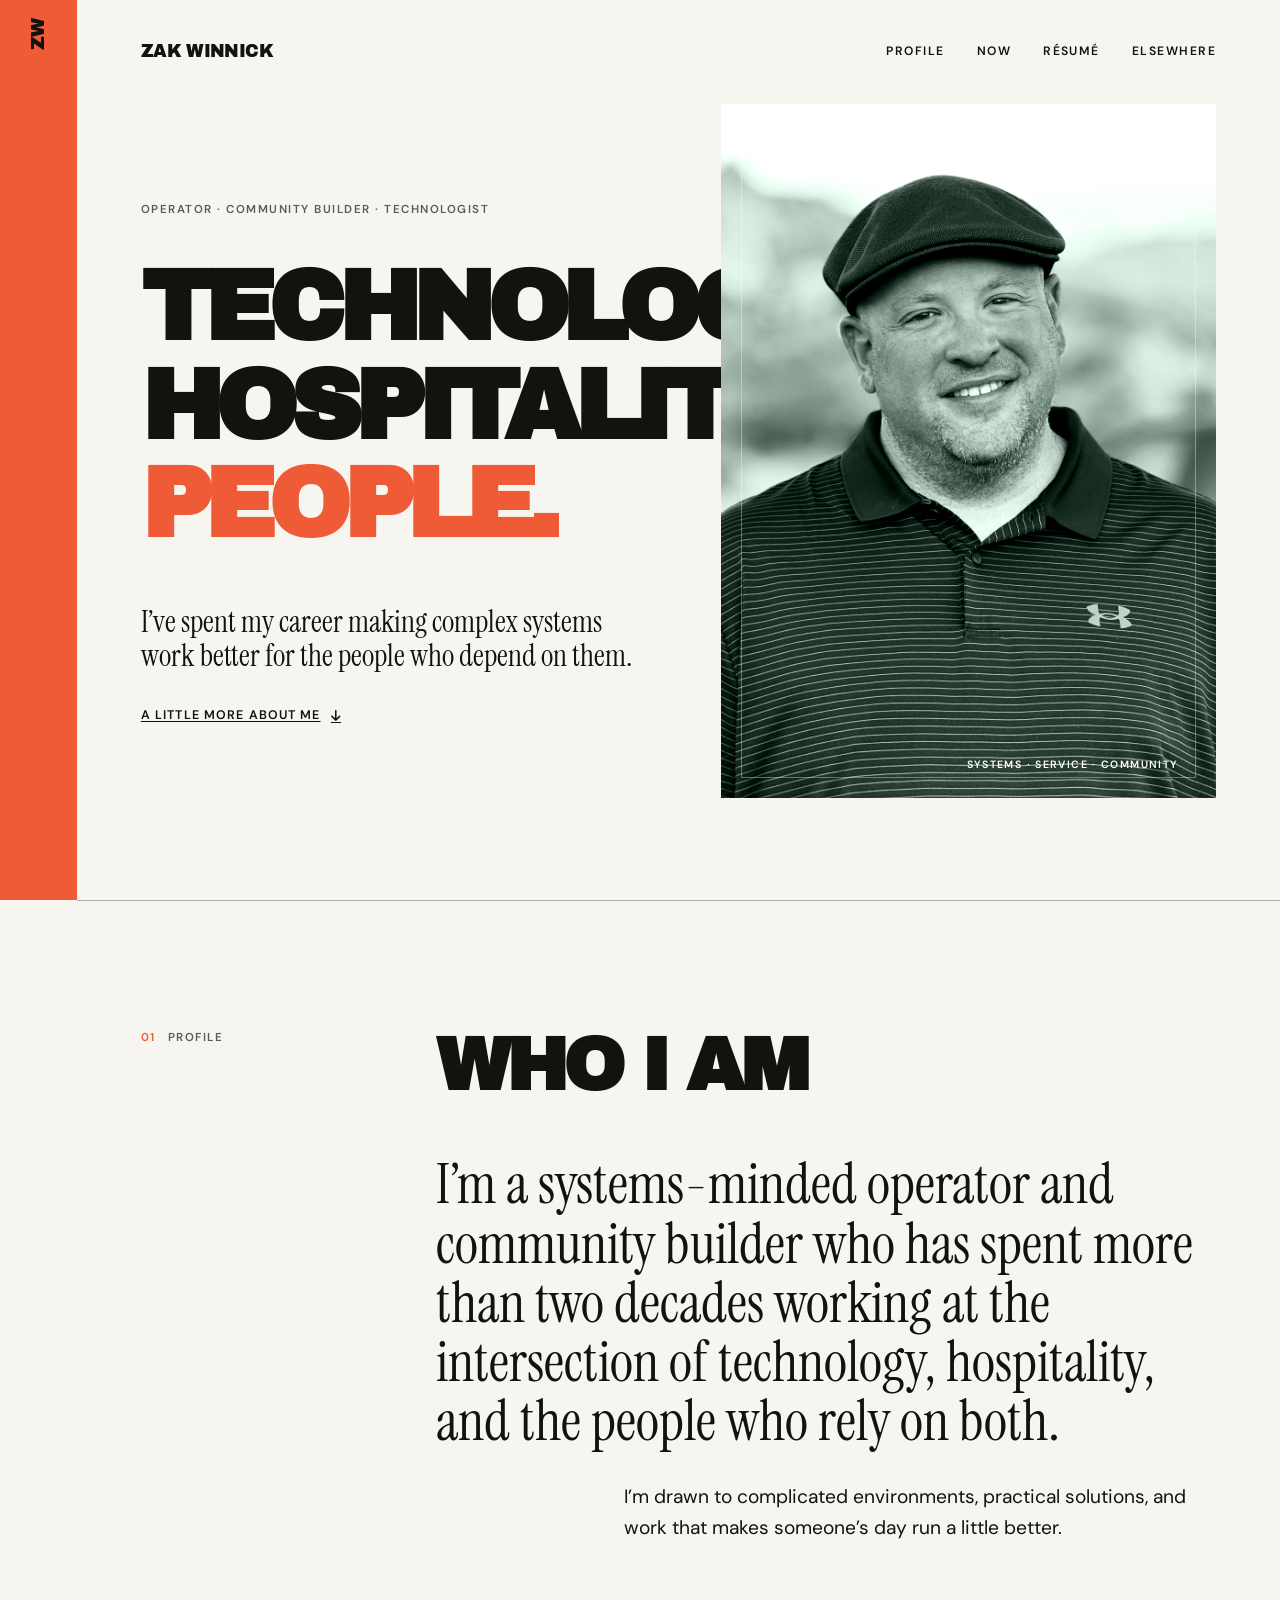
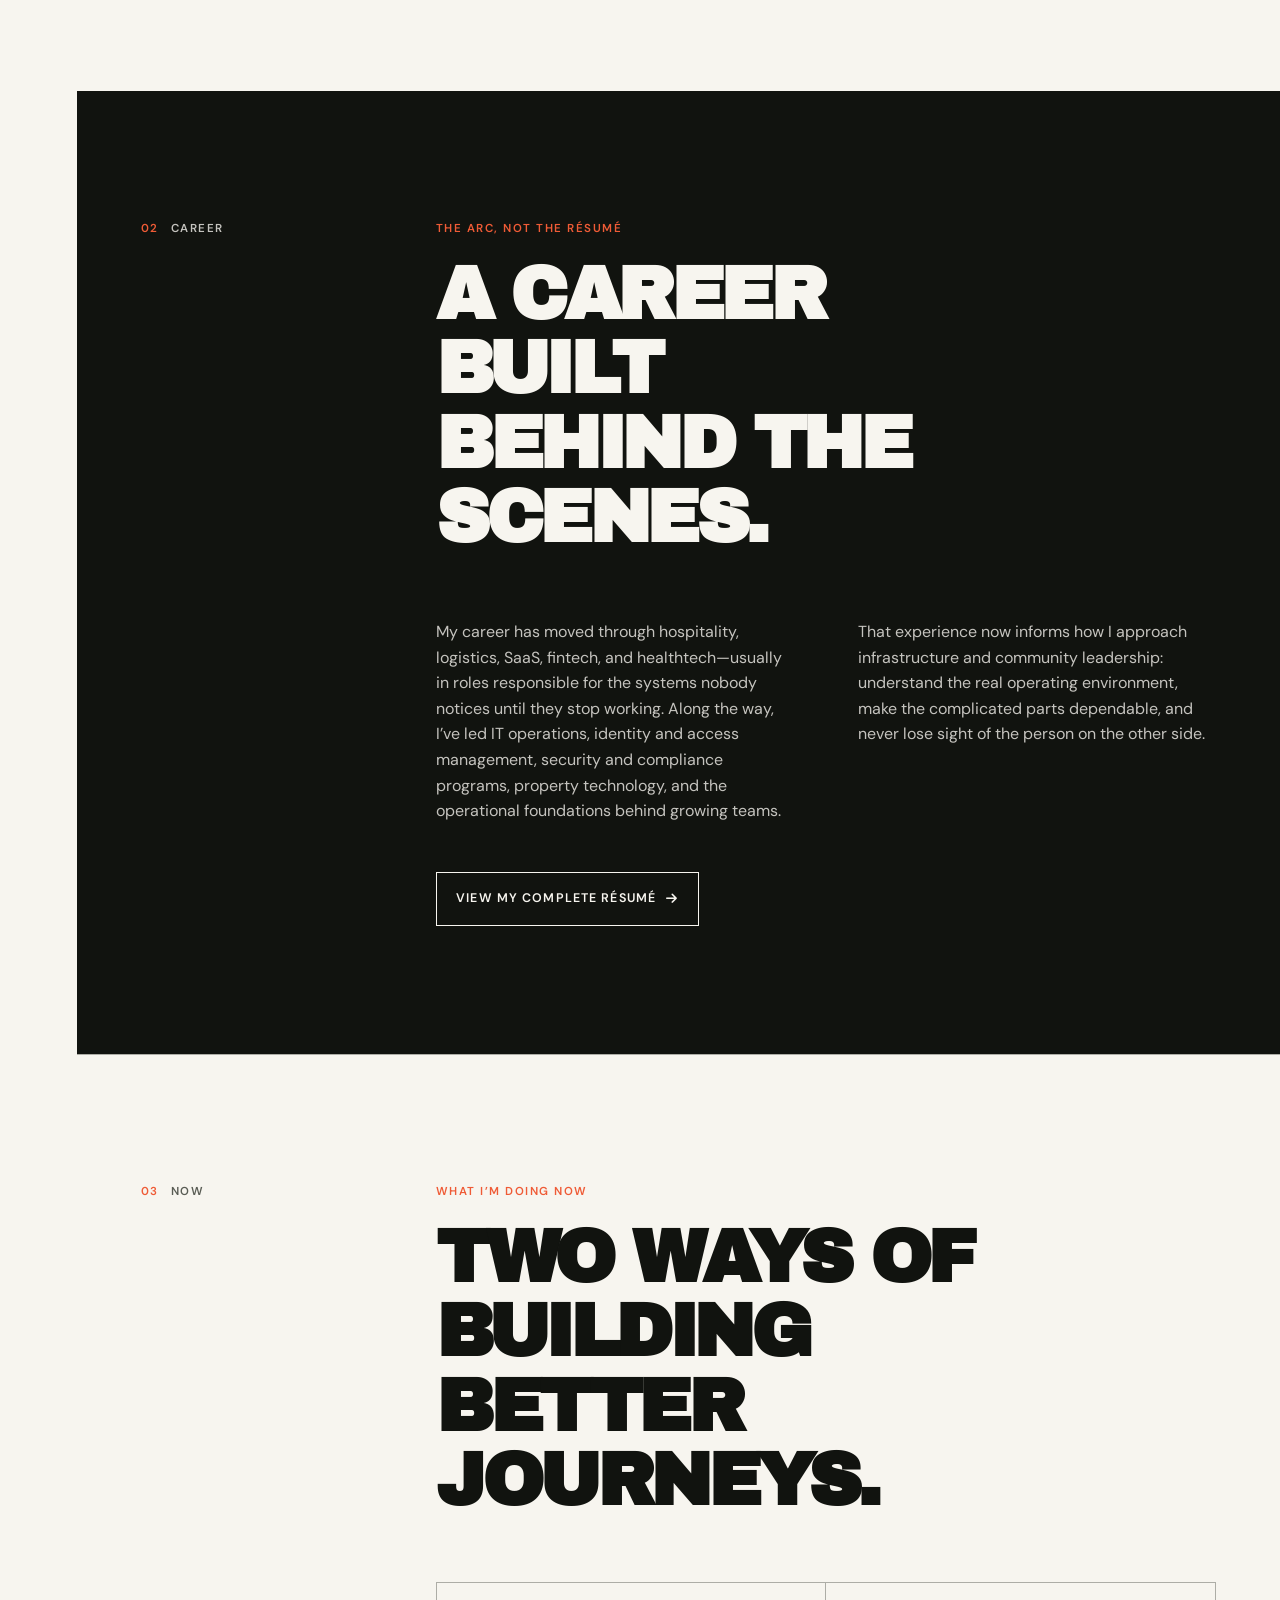
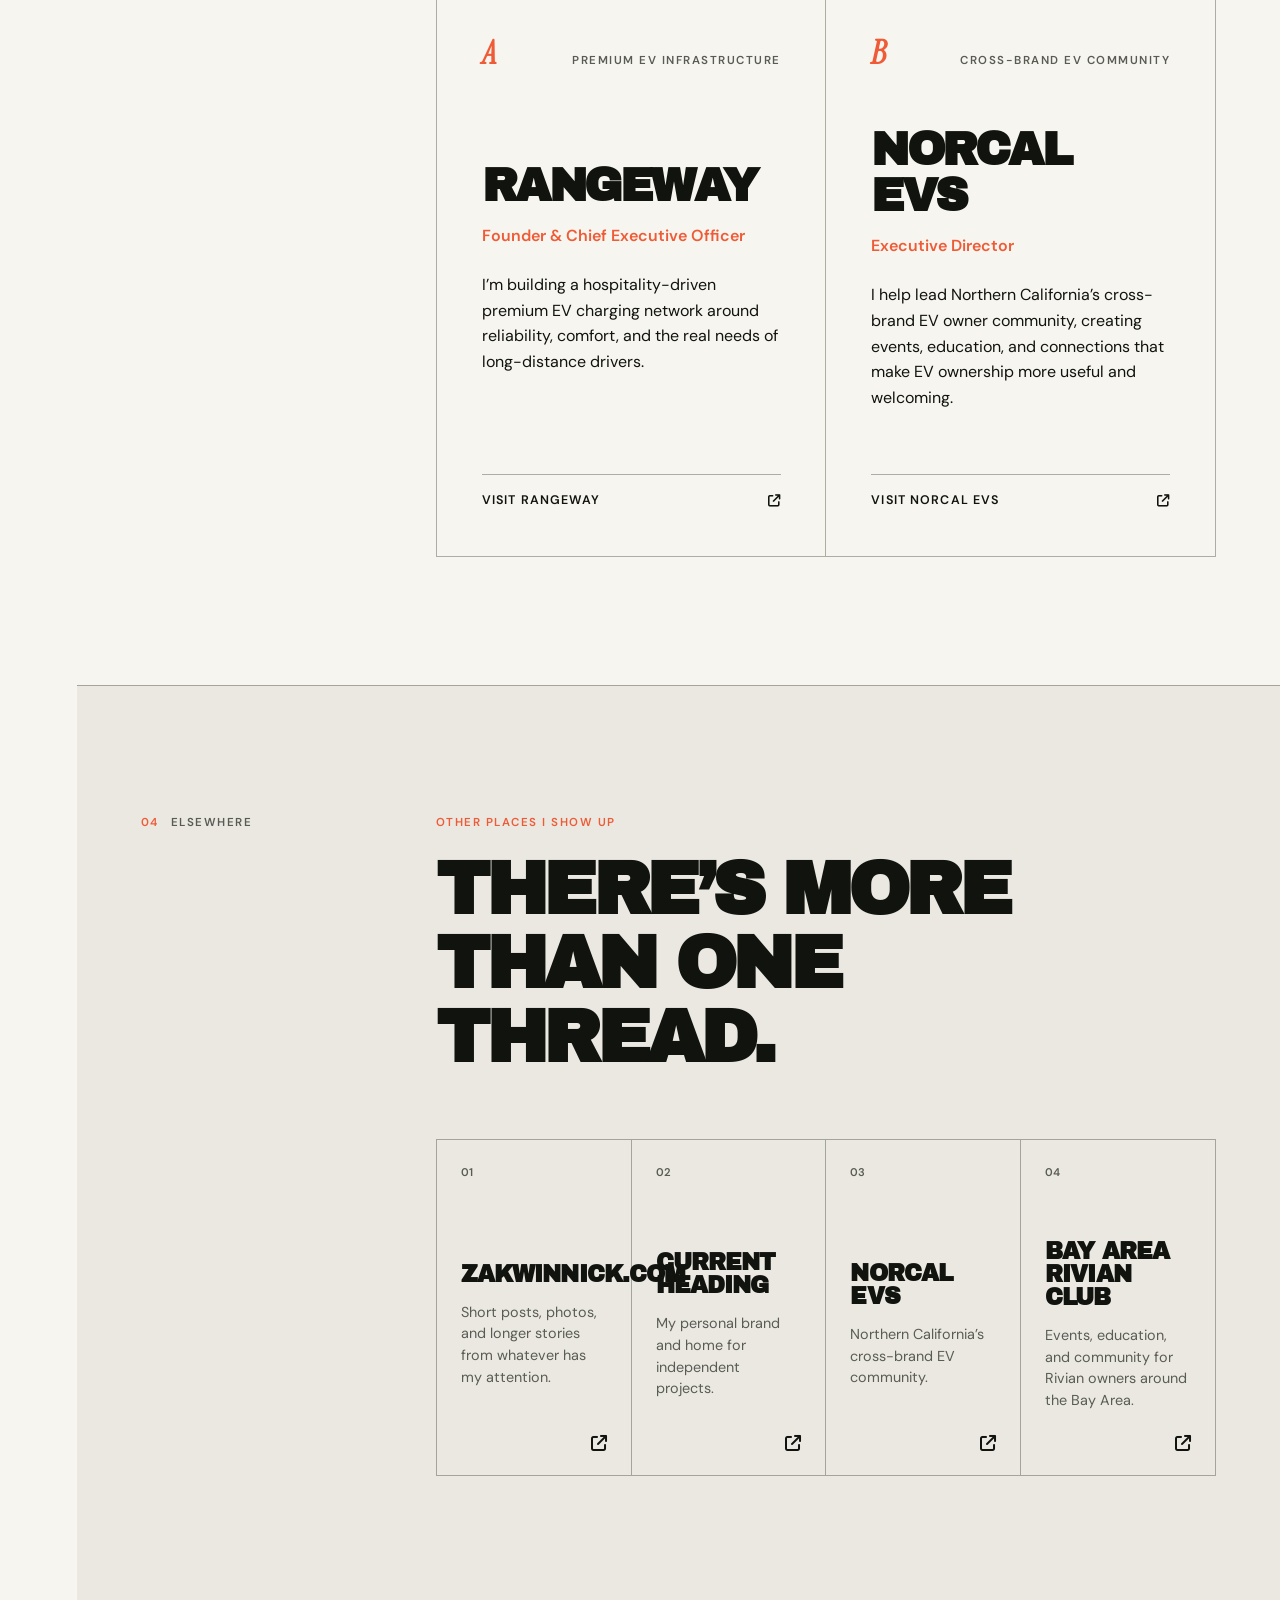
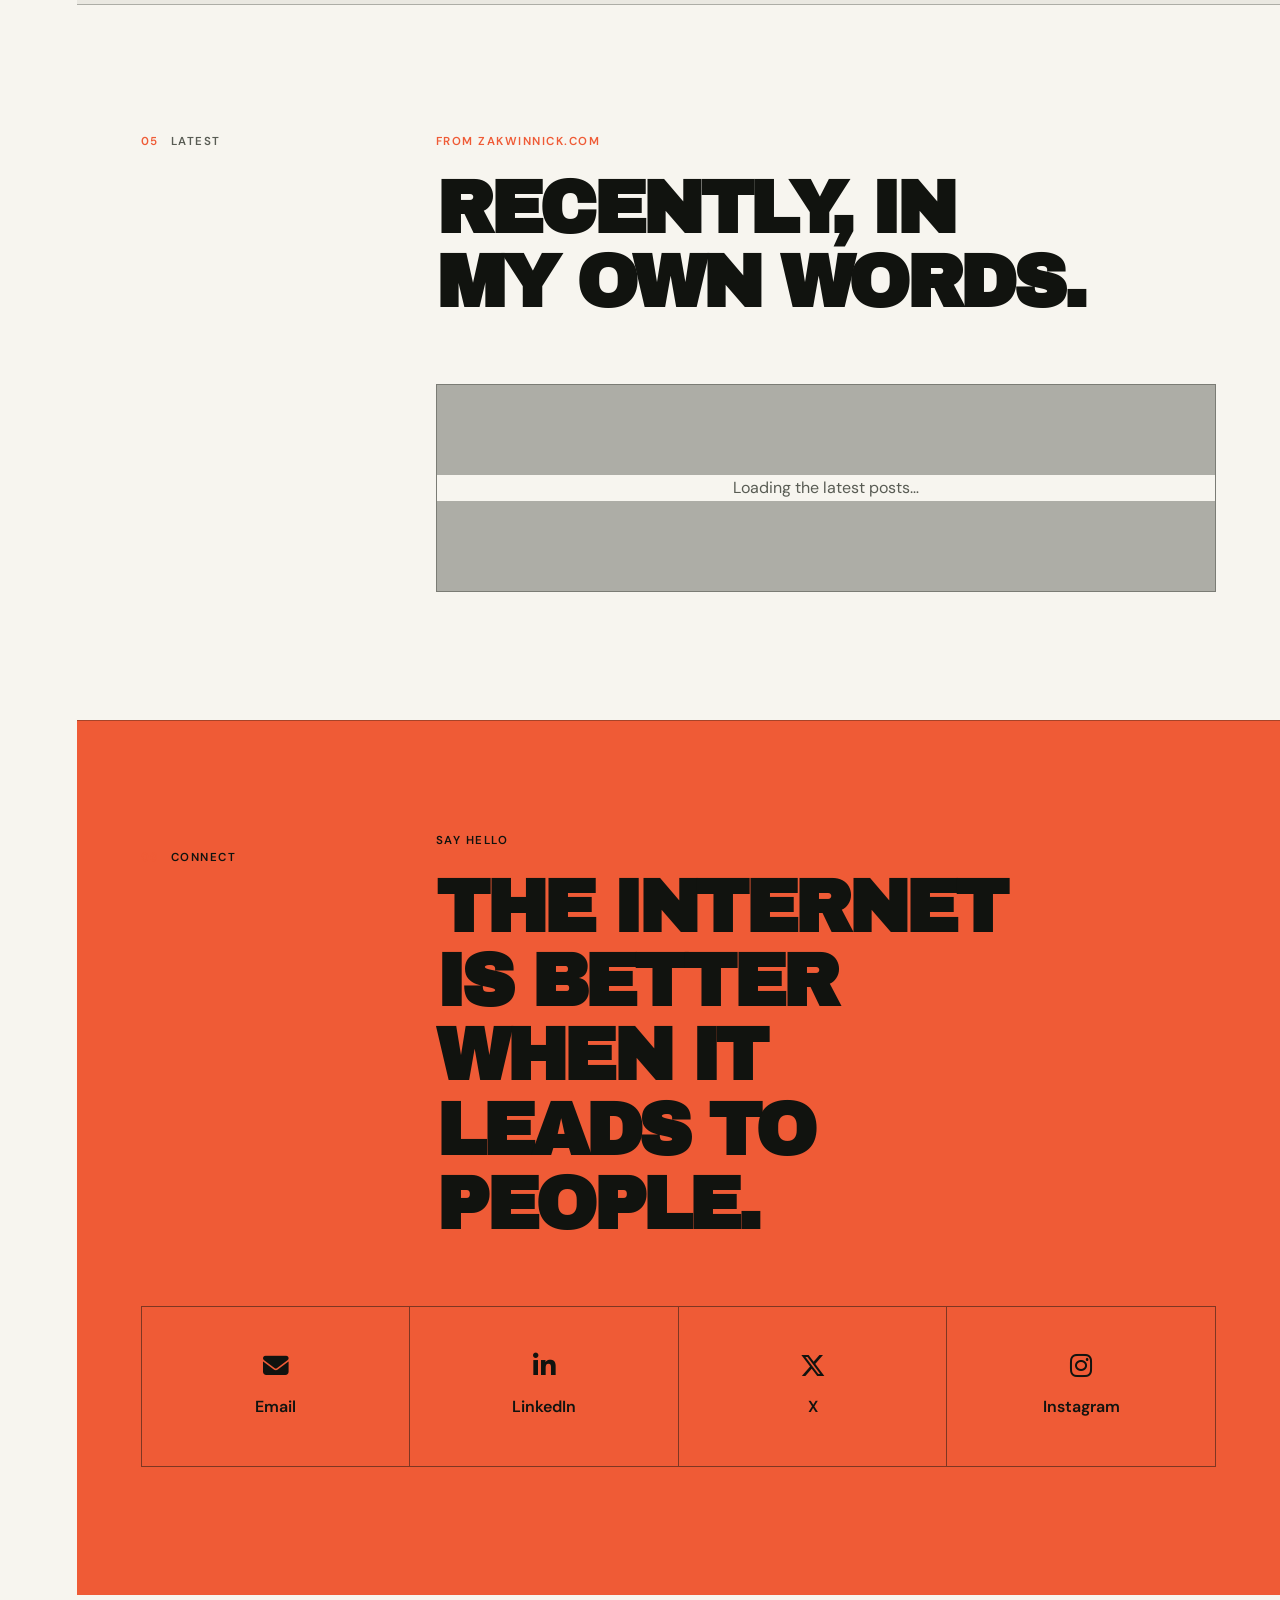
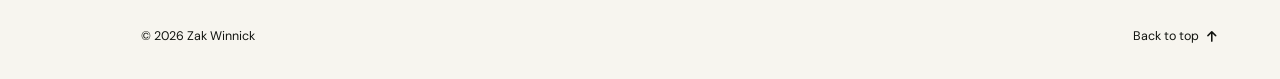
==== commit f00065ae: "Build profile-led WinnickIO homepage" ====
--- a/index.html
+++ b/index.html
@@ -1,728 +1,187 @@
-<!DOCTYPE html>
+<!doctype html>
 <html lang="en">
   <head>
-    <title>Zak Winnick</title>
     <meta charset="utf-8">
-    <meta property="og:type" content="website">
-    <meta property="og:title" content="Zak Winnick">
-    <meta property="og:description" content="Infrastructure strategist and entrepreneur. Founder & CEO at Rangeway.">
-    <meta name="description" content="Infrastructure strategist and entrepreneur. Founder & CEO at Rangeway.">
     <meta name="viewport" content="width=device-width, initial-scale=1">
-    <meta name="color-scheme" content="light dark">
-    <link rel="icon" href="/favicon.ico">
+    <title>Zak Winnick · Technology. Hospitality. People.</title>
+    <meta name="description" content="Zak Winnick is a systems-minded operator and community builder working across technology, hospitality, and electric mobility.">
+    <meta name="theme-color" media="(prefers-color-scheme: light)" content="#f7f5ef">
+    <meta name="theme-color" media="(prefers-color-scheme: dark)" content="#151713">
+    <link rel="icon" href="favicon.svg" type="image/svg+xml">
     <link rel="preconnect" href="https://fonts.googleapis.com">
     <link rel="preconnect" href="https://fonts.gstatic.com" crossorigin>
-    <link href="https://fonts.googleapis.com/css2?family=Syne:wght@600;700&family=DM+Sans:wght@400;500&family=Instrument+Serif&display=swap" rel="stylesheet">
-    <link rel="stylesheet" href="https://cdnjs.cloudflare.com/ajax/libs/font-awesome/6.5.1/css/all.min.css">
-    <script src="https://tinylytics.app/embed/2qbxxYNdr25dd_d4xNAC.js" defer></script>
-    <style>
-      :root {
-        --bg-primary: #faf9f7;
-        --bg-sidebar: #f3f0ec;
-        --bg-card: #ffffff;
-        --text-primary: #1a1a1a;
-        --text-secondary: #6b6b6b;
-        --text-tertiary: #9a9a9a;
-        --accent: #c46d4d;
-        --accent-hover: #a85a3d;
-        --border: rgba(0, 0, 0, 0.08);
-        --shadow: 0 2px 8px rgba(0, 0, 0, 0.04);
-        --shadow-hover: 0 8px 24px rgba(0, 0, 0, 0.08);
-      }
-
-      @media (prefers-color-scheme: dark) {
-        :root {
-          --bg-primary: #0f1419;
-          --bg-sidebar: #141920;
-          --bg-card: #1a1f26;
-          --text-primary: #f5f3ef;
-          --text-secondary: #9ca3af;
-          --text-tertiary: #6b7280;
-          --accent: #e07a54;
-          --accent-hover: #f08d67;
-          --border: rgba(255, 255, 255, 0.08);
-          --shadow: 0 2px 8px rgba(0, 0, 0, 0.2);
-          --shadow-hover: 0 12px 32px rgba(0, 0, 0, 0.3);
-        }
-      }
-
-      *, *::before, *::after { box-sizing: border-box; }
-      html, body { margin: 0; padding: 0; }
-
-      body {
-        font-family: 'DM Sans', -apple-system, BlinkMacSystemFont, sans-serif;
-        background-color: var(--bg-primary);
-        color: var(--text-primary);
-        line-height: 1.65;
-      }
-
-      .layout {
-        display: grid;
-        grid-template-columns: 340px 1fr;
-        min-height: 100vh;
-      }
-
-      /* Sidebar */
-      .sidebar {
-        background: var(--bg-sidebar);
-        padding: 56px 36px;
-        border-right: 1px solid var(--border);
-        position: sticky;
-        top: 0;
-        height: 100vh;
-        overflow-y: auto;
-        display: flex;
-        flex-direction: column;
-      }
-
-      .sb-photo {
-        width: 120px;
-        height: 120px;
-        border-radius: 50%;
-        object-fit: cover;
-        border: 3px solid var(--border);
-        transition: transform 0.3s ease, border-color 0.3s ease;
-        margin-bottom: 24px;
-      }
-
-      .sb-photo:hover { transform: scale(1.04); border-color: var(--accent); }
-
-      .sb-name {
-        font-family: 'Syne', sans-serif;
-        font-size: 2rem;
-        font-weight: 700;
-        margin: 0 0 18px;
-        letter-spacing: -0.02em;
-        line-height: 1.1;
-      }
-
-      .sb-meta {
-        font-size: 0.9rem;
-        color: var(--text-tertiary);
-        margin-bottom: 28px;
-      }
-
-      .sb-meta div {
-        display: flex;
-        align-items: center;
-        gap: 8px;
-        margin-bottom: 6px;
-      }
-
-      .sb-meta i { color: var(--accent); width: 14px; }
-
-      .sb-meta a {
-        color: inherit;
-        text-decoration: none;
-        border-bottom: 1px solid transparent;
-        transition: border-color 0.2s ease;
-      }
-
-      .sb-meta a:hover { border-color: var(--accent); }
-
-      .sb-nav {
-        list-style: none;
-        padding: 0;
-        margin: 0 0 32px;
-        border-top: 1px solid var(--border);
-        padding-top: 24px;
-      }
-
-      .sb-nav li { margin-bottom: 14px; }
-
-      .sb-nav a {
-        color: var(--text-secondary);
-        text-decoration: none;
-        font-size: 0.95rem;
-        font-weight: 500;
-        display: inline-flex;
-        align-items: center;
-        gap: 10px;
-        transition: color 0.2s ease;
-      }
-
-      .sb-nav a:hover { color: var(--accent); }
-
-      .sb-nav a::before {
-        content: "";
-        width: 8px;
-        height: 1px;
-        background: var(--text-tertiary);
-        transition: all 0.2s ease;
-      }
-
-      .sb-nav a:hover::before {
-        background: var(--accent);
-        width: 16px;
-      }
-
-      .sb-socials {
-        margin-top: auto;
-        padding-top: 24px;
-        border-top: 1px solid var(--border);
-        display: flex;
-        gap: 10px;
-        flex-wrap: wrap;
-      }
-
-      .sb-socials a {
-        width: 36px;
-        height: 36px;
-        border-radius: 8px;
-        background: var(--bg-card);
-        border: 1px solid var(--border);
-        display: inline-flex;
-        align-items: center;
-        justify-content: center;
-        color: var(--text-secondary);
-        text-decoration: none;
-        font-size: 0.95rem;
-        transition: all 0.2s ease;
-      }
-
-      .sb-socials a:hover {
-        color: var(--accent);
-        border-color: var(--accent);
-        transform: translateY(-2px);
-      }
-
-      /* Content */
-      .content {
-        padding: 72px 72px 96px;
-        max-width: 820px;
-      }
-
-      article + article {
-        margin-top: 72px;
-        padding-top: 72px;
-        border-top: 1px solid var(--border);
-      }
-
-      .eyebrow {
-        font-size: 0.78rem;
-        font-weight: 500;
-        text-transform: uppercase;
-        letter-spacing: 0.16em;
-        color: var(--accent);
-        margin-bottom: 14px;
-      }
-
-      .h2 {
-        font-family: 'Syne', sans-serif;
-        font-size: 2.25rem;
-        font-weight: 700;
-        margin: 0 0 24px;
-        letter-spacing: -0.02em;
-        line-height: 1.15;
-      }
-
-      .lede {
-        font-family: 'Instrument Serif', serif;
-        font-size: 1.45rem;
-        color: var(--text-primary);
-        font-style: italic;
-        line-height: 1.5;
-        margin: 0 0 28px;
-      }
-
-      .body p {
-        font-size: 1.075rem;
-        color: var(--text-secondary);
-        margin: 0 0 18px;
-      }
-
-      .body strong { color: var(--text-primary); font-weight: 500; }
-      .body em { color: var(--text-primary); font-style: italic; }
-
-      /* Venture list */
-      .venture-list {
-        margin-top: 16px;
-      }
-
-      .venture {
-        padding: 28px 0;
-        border-top: 1px solid var(--border);
-        display: grid;
-        grid-template-columns: 140px 1fr auto;
-        gap: 24px;
-        align-items: start;
-      }
-
-      .venture:last-child { border-bottom: 1px solid var(--border); }
-
-      .venture-period {
-        font-size: 0.88rem;
-        color: var(--text-tertiary);
-        font-variant-numeric: tabular-nums;
-        padding-top: 4px;
-      }
-
-      .venture-head {
-        display: flex;
-        align-items: baseline;
-        gap: 10px;
-        flex-wrap: wrap;
-        margin-bottom: 4px;
-      }
-
-      .venture-name {
-        font-family: 'Syne', sans-serif;
-        font-size: 1.3rem;
-        font-weight: 700;
-        margin: 0;
-        letter-spacing: -0.01em;
-      }
-
-      .venture-role {
-        font-size: 0.9rem;
-        color: var(--text-tertiary);
-      }
-
-      .venture-desc {
-        color: var(--text-secondary);
-        font-size: 1rem;
-        margin: 0;
-      }
-
-      .venture-link {
-        font-size: 0.88rem;
-        color: var(--accent);
-        text-decoration: none;
-        white-space: nowrap;
-        padding-top: 4px;
-        font-weight: 500;
-      }
-
-      .venture-link:hover { color: var(--accent-hover); }
-
-      /* Credentials grid */
-      .creds {
-        display: grid;
-        grid-template-columns: 1fr 1fr;
-        gap: 40px;
-        margin-top: 8px;
-      }
-
-      .creds h3 {
-        font-family: 'Syne', sans-serif;
-        font-size: 1rem;
-        font-weight: 600;
-        letter-spacing: -0.01em;
-        margin: 0 0 14px;
-        color: var(--text-primary);
-      }
-
-      .cred-list {
-        list-style: none;
-        padding: 0;
-        margin: 0;
-      }
-
-      .cred-list li {
-        font-size: 0.95rem;
-        color: var(--text-secondary);
-        padding: 8px 0;
-        border-top: 1px solid var(--border);
-      }
-
-      .cred-list li:first-child { border-top: none; padding-top: 0; }
-
-      /* Contact */
-      .contact-row {
-        display: flex;
-        gap: 14px;
-        flex-wrap: wrap;
-        margin-top: 12px;
-      }
-
-      .contact-btn {
-        padding: 14px 22px;
-        border-radius: 12px;
-        font-weight: 500;
-        text-decoration: none;
-        display: inline-flex;
-        align-items: center;
-        gap: 10px;
-        transition: all 0.2s ease;
-      }
-
-      .contact-btn.primary {
-        background: var(--accent);
-        color: white;
-      }
-
-      .contact-btn.primary:hover {
-        background: var(--accent-hover);
-        transform: translateY(-2px);
-      }
-
-      .contact-btn.secondary {
-        background: var(--bg-card);
-        color: var(--text-primary);
-        border: 1px solid var(--border);
-      }
-
-      .contact-btn.secondary:hover {
-        border-color: var(--accent);
-        color: var(--accent);
-      }
-
-      footer {
-        margin-top: 72px;
-        padding-top: 24px;
-        border-top: 1px solid var(--border);
-        font-size: 0.85rem;
-        color: var(--text-tertiary);
-      }
-
-      /* Mobile footer (shown only ≤900px) */
-      .mobile-footer { display: none; }
-      .mobile-socials {
-        display: flex;
-        gap: 10px;
-        flex-wrap: wrap;
-        justify-content: center;
-      }
-      .mobile-socials a {
-        width: 40px;
-        height: 40px;
-        border-radius: 10px;
-        background: var(--bg-card);
-        border: 1px solid var(--border);
-        display: inline-flex;
-        align-items: center;
-        justify-content: center;
-        color: var(--text-secondary);
-        text-decoration: none;
-        font-size: 1rem;
-        transition: all 0.2s ease;
-      }
-      .mobile-socials a:hover {
-        color: var(--accent);
-        border-color: var(--accent);
-        transform: translateY(-2px);
-      }
-      .mobile-footer-note {
-        text-align: center;
-        font-size: 0.8rem;
-        color: var(--text-tertiary);
-        margin-top: 18px;
-      }
-
-      /* Responsive */
-      @media (max-width: 900px) {
-        .layout { grid-template-columns: 1fr; }
-        .sidebar {
-          position: static;
-          height: auto;
-          padding: 28px 24px;
-          border-right: none;
-          border-bottom: 1px solid var(--border);
-          display: grid;
-          grid-template-columns: auto 1fr;
-          grid-template-areas: "photo identity";
-          gap: 18px;
-          align-items: center;
-        }
-        .sb-photo {
-          grid-area: photo;
-          width: 72px;
-          height: 72px;
-          margin-bottom: 0;
-          border-width: 2px;
-        }
-        .sb-identity { grid-area: identity; }
-        .sb-name { font-size: 1.5rem; margin: 0 0 6px; }
-        .sb-meta { margin: 0; font-size: 0.82rem; }
-        .sb-meta div { margin-bottom: 2px; }
-        .sb-meta i { width: 11px; font-size: 0.72rem; }
-        .sb-nav { display: none; }
-        .sb-socials { display: none; }
-        .content { padding: 40px 24px 32px; }
-        article + article { margin-top: 48px; padding-top: 48px; }
-        .mobile-footer {
-          display: block;
-          background: var(--bg-sidebar);
-          padding: 28px 24px 36px;
-          border-top: 1px solid var(--border);
-        }
-      }
-
-      @media (max-width: 540px) {
-        .sidebar { padding: 24px 20px; gap: 14px; }
-        .sb-photo { width: 64px; height: 64px; }
-        .sb-name { font-size: 1.35rem; }
-        .sb-meta { font-size: 0.78rem; }
-        .content { padding: 32px 20px 28px; }
-        .h2 { font-size: 1.7rem; }
-        .lede { font-size: 1.15rem; }
-        .venture {
-          grid-template-columns: 1fr;
-          gap: 8px;
-        }
-        .venture-period { padding-top: 0; }
-        .creds { grid-template-columns: 1fr; gap: 24px; }
-      }
-    </style>
+    <link href="https://fonts.googleapis.com/css2?family=Archivo+Black&family=DM+Sans:opsz,wght@9..40,400;9..40,500;9..40,600&family=Instrument+Serif:ital@0;1&display=swap" rel="stylesheet">
+    <link rel="stylesheet" href="https://cdnjs.cloudflare.com/ajax/libs/font-awesome/6.7.2/css/all.min.css">
+    <link rel="stylesheet" href="styles.css">
+    <script type="module" src="site.js"></script>
   </head>
   <body>
-    <div class="layout">
-      <aside class="sidebar">
-        <img class="sb-photo" src="images/profile-bw.jpg" alt="Zak Winnick">
-        <div class="sb-identity">
-          <h1 class="sb-name">Zak Winnick</h1>
-          <div class="sb-meta">
-            <div><i class="fa-solid fa-briefcase"></i>Founder &amp; CEO, Rangeway</div>
-            <div><i class="fa-solid fa-location-dot"></i>Napa, CA</div>
-            <div><i class="fa-solid fa-envelope"></i><a href="mailto:zak@winnick.io">zak@winnick.io</a></div>
+    <a class="skip-link" href="#main">Skip to content</a>
+
+    <div class="identity-rail" aria-hidden="true"><span>ZW</span></div>
+
+    <header class="site-header">
+      <a class="wordmark" href="index.html" aria-label="Zak Winnick, home">Zak Winnick</a>
+      <nav class="site-nav" aria-label="Primary navigation">
+        <a href="#profile">Profile</a>
+        <a href="#now">Now</a>
+        <a href="resume.html">Résumé</a>
+        <a href="#elsewhere">Elsewhere</a>
+      </nav>
+    </header>
+
+    <main id="main" class="home-main">
+      <section class="hero" aria-labelledby="hero-title">
+        <div class="hero-copy">
+          <p class="eyebrow">Operator · Community builder · Technologist</p>
+          <h1 id="hero-title">Technology.<br>Hospitality.<br><span>People.</span></h1>
+          <p class="hero-intro">I’ve spent my career making complex systems work better for the people who depend on them.</p>
+          <a class="text-link hero-link" href="#profile">A little more about me <i class="fa-solid fa-arrow-down" aria-hidden="true"></i></a>
+        </div>
+        <div class="portrait-field">
+          <div class="portrait-marker" aria-hidden="true">01</div>
+          <img src="images/profile-bw.jpg" alt="Zak Winnick outdoors in the desert">
+          <p aria-hidden="true">Systems · Service · Community</p>
+        </div>
+      </section>
+
+      <section id="profile" class="section profile-section" aria-labelledby="profile-title">
+        <div class="section-label"><span>01</span> Profile</div>
+        <div class="profile-copy">
+          <h2 id="profile-title">Who I am</h2>
+          <p class="narrative-lead">I’m a systems-minded operator and community builder who has spent more than two decades working at the intersection of technology, hospitality, and the people who rely on both.</p>
+          <p>I’m drawn to complicated environments, practical solutions, and work that makes someone’s day run a little better.</p>
+        </div>
+      </section>
+
+      <section id="career" class="section career-section" aria-labelledby="career-title">
+        <div class="section-label"><span>02</span> Career</div>
+        <div class="career-copy">
+          <p class="section-kicker">The arc, not the résumé</p>
+          <h2 id="career-title">A career built behind the scenes.</h2>
+          <div class="career-columns">
+            <p>My career has moved through hospitality, logistics, SaaS, fintech, and healthtech—usually in roles responsible for the systems nobody notices until they stop working. Along the way, I’ve led IT operations, identity and access management, security and compliance programs, property technology, and the operational foundations behind growing teams.</p>
+            <p>That experience now informs how I approach infrastructure and community leadership: understand the real operating environment, make the complicated parts dependable, and never lose sight of the person on the other side.</p>
+          </div>
+          <a class="button-link" href="resume.html">View my complete résumé <i class="fa-solid fa-arrow-right" aria-hidden="true"></i></a>
+        </div>
+      </section>
+
+      <section id="now" class="section now-section" aria-labelledby="now-title">
+        <div class="section-heading-row">
+          <div class="section-label"><span>03</span> Now</div>
+          <div>
+            <p class="section-kicker">What I’m doing now</p>
+            <h2 id="now-title">Two ways of building better journeys.</h2>
           </div>
         </div>
-
-        <ul class="sb-nav">
-          <li><a href="#about">About</a></li>
-          <li><a href="https://zakwinnick.com" target="_blank" rel="noopener noreferrer">Blog</a></li>
-          <li><a href="#currently">Currently</a></li>
-          <li><a href="#experience">Experience</a></li>
-          <li><a href="#credentials">Skills &amp; Certifications</a></li>
-          <li><a href="#connect">Connect</a></li>
-        </ul>
-
-        <div class="sb-socials">
-          <a href="https://linkedin.com/in/zakwinnick" target="_blank" rel="noopener noreferrer" aria-label="LinkedIn"><i class="fa-brands fa-linkedin-in"></i></a>
-          <a href="https://x.com/zakwinnick" target="_blank" rel="noopener noreferrer" aria-label="X"><i class="fa-brands fa-x-twitter"></i></a>
-          <a href="https://instagram.com/wyldwattage" target="_blank" rel="noopener noreferrer" aria-label="Instagram"><i class="fa-brands fa-instagram"></i></a>
-          <a href="https://youtube.com/@wyldwattage" target="_blank" rel="noopener noreferrer" aria-label="YouTube"><i class="fa-brands fa-youtube"></i></a>
-          <a href="https://github.com/zakwinnick" target="_blank" rel="noopener noreferrer" aria-label="GitHub"><i class="fa-brands fa-github"></i></a>
-        </div>
-      </aside>
-
-      <main class="content">
-        <article id="about">
-          <div class="eyebrow">About</div>
-          <h2 class="h2">Infrastructure strategist, entrepreneur, operator.</h2>
-          <p class="lede">
-            Charging infrastructure should feel as thoughtful as the vehicles it supports.
-          </p>
-          <div class="body">
-            <p>
-              My work bridges the gap between technical infrastructure and hospitality, creating
-              charging solutions that prioritize both <strong>performance and experience</strong>. I
-              specialize in developing premium charging destinations along underserved corridors,
-              integrating renewable energy systems, and building operational frameworks that deliver
-              exceptional reliability in challenging locations.
-            </p>
-            <p>
-              With 15+ years in IT operations across healthtech, fintech, and hospitality, at
-              properties like <strong>Wynn Las Vegas</strong>, <strong>The Cosmopolitan of Las Vegas</strong>,
-              <strong>Grand Hyatt Nashville</strong>, and <strong>Sensei</strong> wellness retreats,
-              I bring a systems-thinking approach to every challenge. I've architected everything
-              from enterprise identity management to compliance frameworks, always favoring solutions
-              that are practical, scalable, and built to last.
-            </p>
-            <p>
-              Through leadership in EV owner communities, I keep a direct line to driver needs and
-              charging pain points. My goal is simple: <em>transform EV charging from a logistics
-              burden into an integral, enjoyable part of the journey.</em>
-            </p>
-          </div>
-        </article>
-
-        <article id="currently">
-          <div class="eyebrow">Currently</div>
-          <h2 class="h2">What I'm building</h2>
-          <div class="venture-list">
-            <div class="venture">
-              <div class="venture-period">Jul 2025 – Now</div>
-              <div>
-                <div class="venture-head">
-                  <h3 class="venture-name">Rangeway</h3>
-                  <span class="venture-role">Founder &amp; CEO</span>
-                </div>
-                <p class="venture-desc">
-                  America's first hospitality-driven premium EV charging network. Four formats
-                  (<strong style="color: var(--text-primary); font-weight: 500;">Trailhead, Waystation, Basecamp, and Summit</strong>)
-                  span quick corridor stops to overnight destinations, each designed around driver
-                  comfort and thoughtful amenities. Work covers site development, utility
-                  interconnection, operational design for remote locations, and partnerships across
-                  hardware, energy, and hospitality.
-                </p>
-              </div>
-              <a href="https://rangewayev.com" target="_blank" rel="noopener noreferrer" class="venture-link">rangewayev.com ↗</a>
-            </div>
-          </div>
-        </article>
-
-        <article id="experience">
-          <div class="eyebrow">Experience</div>
-          <h2 class="h2">Previously</h2>
-          <div class="venture-list">
-            <div class="venture">
-              <div class="venture-period">2024 – 2025</div>
-              <div>
-                <div class="venture-head">
-                  <h3 class="venture-name">Curai Health</h3>
-                  <span class="venture-role">IT Manager · San Francisco</span>
-                </div>
-                <p class="venture-desc">
-                  Migrated Curai off Rippling onto BambooHR + Okta + Kandji. Built automated
-                  onboarding/offboarding workflows and extensive internal documentation, tightening
-                  device management and security across the organization.
-                </p>
-              </div>
-              <span></span>
-            </div>
-
-            <div class="venture">
-              <div class="venture-period">2022 – 2024</div>
-              <div>
-                <div class="venture-head">
-                  <h3 class="venture-name">Octane</h3>
-                  <span class="venture-role">Sr. Identity Services Engineer · New York</span>
-                </div>
-                <p class="venture-desc">
-                  Administered Okta for 800+ users across multiple SaaS integrations. Built workflows
-                  and audit processes that strengthened SOC2 compliance, and drove closer
-                  collaboration between engineering and security on identity management.
-                </p>
-              </div>
-              <span></span>
-            </div>
-
-            <div class="venture">
-              <div class="venture-period">2022</div>
-              <div>
-                <div class="venture-head">
-                  <h3 class="venture-name">Sensei</h3>
-                  <span class="venture-role">Corporate IT Manager · Santa Monica</span>
-                </div>
-                <p class="venture-desc">
-                  Led vendor integration projects and network upgrades supporting company expansion
-                  across Sensei's hospitality and wellness operations.
-                </p>
-              </div>
-              <span></span>
-            </div>
-
-            <div class="venture">
-              <div class="venture-period">2021 – 2022</div>
-              <div>
-                <div class="venture-head">
-                  <h3 class="venture-name">CommentSold</h3>
-                  <span class="venture-role">IT Administrator · Huntsville, AL</span>
-                </div>
-                <p class="venture-desc">
-                  Designed onboarding workflows and asset management protocols during rapid
-                  team expansion at a high-growth SaaS/e-commerce platform.
-                </p>
-              </div>
-              <span></span>
-            </div>
-
-            <div class="venture">
-              <div class="venture-period">2017 – 2020</div>
-              <div>
-                <div class="venture-head">
-                  <h3 class="venture-name">Castlerock Asset Management</h3>
-                  <span class="venture-role">IT Manager · Nashville</span>
-                </div>
-                <p class="venture-desc">
-                  Managed IT infrastructure across multiple hospitality properties. Established
-                  security protocols and vendor-led deployments that improved reliability and
-                  reduced cost across locations.
-                </p>
-              </div>
-              <span></span>
-            </div>
-
-            <div class="venture">
-              <div class="venture-period">2015 – 2017</div>
-              <div>
-                <div class="venture-head">
-                  <h3 class="venture-name">GEODIS</h3>
-                  <span class="venture-role">Tier II IT Support Analyst · Brentwood, TN</span>
-                </div>
-                <p class="venture-desc">
-                  Supported IT across distribution centers and corporate facilities (Active Directory
-                  administration, RF device deployment, and site rollouts), with after-hours on-call
-                  for 24/7 supply chain operations.
-                </p>
-              </div>
-              <span></span>
-            </div>
-          </div>
-
-          <p style="margin-top: 24px; color: var(--text-tertiary); font-size: 0.95rem;">
-            Earlier hospitality operations experience at <strong style="color: var(--text-secondary); font-weight: 500;">Wynn Las Vegas</strong>,
-            <strong style="color: var(--text-secondary); font-weight: 500;">The Cosmopolitan of Las Vegas</strong>, and
-            <strong style="color: var(--text-secondary); font-weight: 500;">Grand Hyatt Nashville</strong>.
-          </p>
-        </article>
-
-        <article id="credentials">
-          <div class="eyebrow">Credentials</div>
-          <h2 class="h2">Skills &amp; certifications</h2>
-          <div class="creds">
-            <div>
-              <h3>Focus areas</h3>
-              <ul class="cred-list">
-                <li>EV Charging Infrastructure</li>
-                <li>Hospitality Operations</li>
-                <li>Team Management</li>
-                <li>Community Programming &amp; Education</li>
-                <li>Identity &amp; Access Management</li>
-                <li>SOC2 &amp; Compliance</li>
-              </ul>
+        <div class="now-grid">
+          <article class="now-card">
+            <div class="now-meta">
+              <span class="now-number">A</span>
+              <p>Premium EV infrastructure</p>
             </div>
             <div>
-              <h3>Certifications</h3>
-              <ul class="cred-list">
-                <li>Creating EV Charging Hubs: Innovative Design</li>
-                <li>Master Electric Vehicle Tech: Software Skills</li>
-                <li>Plug Into The Future: EV Charging Essentials</li>
-                <li>FastTrack EV Charging Certification</li>
-                <li>Fora Certified Travel Advisor</li>
-              </ul>
+              <h3>Rangeway</h3>
+              <p class="now-role">Founder &amp; Chief Executive Officer</p>
+              <p>I’m building a hospitality-driven premium EV charging network around reliability, comfort, and the real needs of long-distance drivers.</p>
             </div>
+            <a href="https://rangeway.co/" target="_blank" rel="noopener noreferrer" aria-label="Visit Rangeway">Visit Rangeway <i class="fa-solid fa-arrow-up-right-from-square" aria-hidden="true"></i></a>
+          </article>
+          <article class="now-card">
+            <div class="now-meta">
+              <span class="now-number">B</span>
+              <p>Cross-brand EV community</p>
+            </div>
+            <div>
+              <h3>NorCal EVs</h3>
+              <p class="now-role">Executive Director</p>
+              <p>I help lead Northern California’s cross-brand EV owner community, creating events, education, and connections that make EV ownership more useful and welcoming.</p>
+            </div>
+            <a href="https://norcalevs.org/" target="_blank" rel="noopener noreferrer" aria-label="Visit NorCal EVs">Visit NorCal EVs <i class="fa-solid fa-arrow-up-right-from-square" aria-hidden="true"></i></a>
+          </article>
+        </div>
+      </section>
+
+      <section id="elsewhere" class="section elsewhere-section" aria-labelledby="elsewhere-title">
+        <div class="section-heading-row">
+          <div class="section-label"><span>04</span> Elsewhere</div>
+          <div>
+            <p class="section-kicker">Other places I show up</p>
+            <h2 id="elsewhere-title">There’s more than one thread.</h2>
           </div>
-          <p style="margin-top: 32px; color: var(--text-tertiary); font-size: 0.95rem;">
-            Education: <strong style="color: var(--text-secondary); font-weight: 500;">College of the Canyons</strong>, Broadcast Journalism.
-          </p>
-        </article>
+        </div>
+        <div class="elsewhere-grid">
+          <a href="https://zakwinnick.com" target="_blank" rel="noopener noreferrer">
+            <span class="elsewhere-index">01</span>
+            <h3>ZakWinnick.com</h3>
+            <p>Short posts, photos, and longer stories from whatever has my attention.</p>
+            <i class="fa-solid fa-arrow-up-right-from-square" aria-hidden="true"></i>
+          </a>
+          <a href="https://currentheading.com" target="_blank" rel="noopener noreferrer">
+            <span class="elsewhere-index">02</span>
+            <h3>Current Heading</h3>
+            <p>My personal brand and home for independent projects.</p>
+            <i class="fa-solid fa-arrow-up-right-from-square" aria-hidden="true"></i>
+          </a>
+          <a href="https://norcalevs.org" target="_blank" rel="noopener noreferrer">
+            <span class="elsewhere-index">03</span>
+            <h3>NorCal EVs</h3>
+            <p>Northern California’s cross-brand EV community.</p>
+            <i class="fa-solid fa-arrow-up-right-from-square" aria-hidden="true"></i>
+          </a>
+          <a href="https://bayarearivianclub.com" target="_blank" rel="noopener noreferrer">
+            <span class="elsewhere-index">04</span>
+            <h3>Bay Area Rivian Club</h3>
+            <p>Events, education, and community for Rivian owners around the Bay Area.</p>
+            <i class="fa-solid fa-arrow-up-right-from-square" aria-hidden="true"></i>
+          </a>
+        </div>
+      </section>
 
-        <article id="connect">
-          <div class="eyebrow">Connect</div>
-          <h2 class="h2">The door is open.</h2>
-          <p class="lede">
-            Shop talk, partnership ideas, or just a hello. Email's the easiest way in, and I try
-            to answer every note.
-          </p>
-          <div class="contact-row">
-            <a href="mailto:zak@winnick.io" class="contact-btn primary">
-              <i class="fa-solid fa-envelope"></i> zak@winnick.io
-            </a>
-            <a href="https://linkedin.com/in/zakwinnick" target="_blank" rel="noopener noreferrer" class="contact-btn secondary">
-              <i class="fa-brands fa-linkedin-in"></i> LinkedIn
-            </a>
+      <section id="posts" class="section posts-section" aria-labelledby="posts-title">
+        <div class="section-heading-row">
+          <div class="section-label"><span>05</span> Latest</div>
+          <div>
+            <p class="section-kicker">From ZakWinnick.com</p>
+            <h2 id="posts-title">Recently, in my own words.</h2>
           </div>
-        </article>
+        </div>
+        <div id="feed-grid" class="feed-grid" aria-live="polite" aria-busy="true">
+          <p class="feed-loading">Loading the latest posts…</p>
+        </div>
+      </section>
 
-        <footer>
-          &copy; 2026 Zak Winnick · Self-hosted with love
-        </footer>
-      </main>
-    </div>
+      <section id="connect" class="section connect-section" aria-labelledby="connect-title">
+        <div class="connect-heading">
+          <div class="section-label"><span>06</span> Connect</div>
+          <p class="section-kicker">Say hello</p>
+          <h2 id="connect-title">The internet is better when it leads to people.</h2>
+        </div>
+        <div class="connect-grid">
+          <a href="mailto:zak@winnick.io">
+            <i class="fa-solid fa-envelope" aria-hidden="true"></i>
+            <span>Email</span>
+          </a>
+          <a href="https://www.linkedin.com/in/zakwinnick" target="_blank" rel="noopener noreferrer">
+            <i class="fa-brands fa-linkedin-in" aria-hidden="true"></i>
+            <span>LinkedIn</span>
+          </a>
+          <a href="https://x.com/ZakWinnick" target="_blank" rel="noopener noreferrer">
+            <i class="fa-brands fa-x-twitter" aria-hidden="true"></i>
+            <span>X</span>
+          </a>
+          <a href="https://instagram.com/zakwinnick" target="_blank" rel="noopener noreferrer">
+            <i class="fa-brands fa-instagram" aria-hidden="true"></i>
+            <span>Instagram</span>
+          </a>
+        </div>
+      </section>
+    </main>
 
-    <!-- Mobile-only socials footer (hidden on desktop) -->
-    <div class="mobile-footer">
-      <div class="mobile-socials">
-        <a href="https://linkedin.com/in/zakwinnick" target="_blank" rel="noopener noreferrer" aria-label="LinkedIn"><i class="fa-brands fa-linkedin-in"></i></a>
-        <a href="https://x.com/zakwinnick" target="_blank" rel="noopener noreferrer" aria-label="X"><i class="fa-brands fa-x-twitter"></i></a>
-        <a href="https://instagram.com/wyldwattage" target="_blank" rel="noopener noreferrer" aria-label="Instagram"><i class="fa-brands fa-instagram"></i></a>
-        <a href="https://youtube.com/@wyldwattage" target="_blank" rel="noopener noreferrer" aria-label="YouTube"><i class="fa-brands fa-youtube"></i></a>
-        <a href="https://github.com/zakwinnick" target="_blank" rel="noopener noreferrer" aria-label="GitHub"><i class="fa-brands fa-github"></i></a>
-      </div>
-      <p class="mobile-footer-note">&copy; 2026 Zak Winnick</p>
-    </div>
-
+    <footer class="site-footer">
+      <p>© 2026 Zak Winnick</p>
+      <a href="#main">Back to top <i class="fa-solid fa-arrow-up" aria-hidden="true"></i></a>
+    </footer>
   </body>
 </html>
--- a/styles.css
+++ b/styles.css
@@ -0,0 +1,739 @@
+:root {
+  color-scheme: light dark;
+  --bg: #f7f5ef;
+  --fg: #11130f;
+  --accent: #ef5b36;
+  --portrait-field: #263a30;
+  --muted: #595c54;
+  --rule: rgba(17, 19, 15, 0.32);
+  --soft: rgba(17, 19, 15, 0.06);
+  --display: "Archivo Black", "Arial Black", sans-serif;
+  --body: "DM Sans", "Trebuchet MS", sans-serif;
+  --narrative: "Instrument Serif", Georgia, serif;
+  --rail: clamp(4rem, 6vw, 5.75rem);
+  --gutter: clamp(1.25rem, 5vw, 5.5rem);
+  --max: 96rem;
+}
+
+@media (prefers-color-scheme: dark) {
+  :root {
+    --bg: #151713;
+    --fg: #f2eee5;
+    --accent: #ff7048;
+    --portrait-field: #29382f;
+    --muted: #cbc6bc;
+    --rule: rgba(242, 238, 229, 0.32);
+    --soft: rgba(242, 238, 229, 0.07);
+  }
+}
+
+*,
+*::before,
+*::after {
+  box-sizing: border-box;
+}
+
+html {
+  scroll-behavior: smooth;
+  scroll-padding-top: 6rem;
+}
+
+body {
+  margin: 0;
+  background: var(--bg);
+  color: var(--fg);
+  font-family: var(--body);
+  font-size: 1rem;
+  line-height: 1.6;
+  text-rendering: optimizeLegibility;
+}
+
+img {
+  display: block;
+  max-width: 100%;
+}
+
+a {
+  color: inherit;
+  text-decoration-thickness: 0.08em;
+  text-underline-offset: 0.2em;
+}
+
+a:hover {
+  color: var(--accent);
+}
+
+a:focus-visible,
+button:focus-visible {
+  outline: 3px solid var(--accent);
+  outline-offset: 4px;
+}
+
+h1,
+h2,
+h3,
+p {
+  margin-top: 0;
+}
+
+h1,
+h2,
+h3 {
+  line-height: 1;
+}
+
+.skip-link {
+  position: fixed;
+  top: 0.75rem;
+  left: 50%;
+  z-index: 100;
+  padding: 0.65rem 1rem;
+  background: var(--fg);
+  color: var(--bg);
+  transform: translate(-50%, -200%);
+}
+
+.skip-link:focus {
+  color: var(--bg);
+  transform: translate(-50%, 0);
+}
+
+.identity-rail {
+  position: fixed;
+  inset: 0 auto 0 0;
+  z-index: 20;
+  display: flex;
+  width: var(--rail);
+  align-items: flex-start;
+  justify-content: center;
+  background: var(--accent);
+  color: #11130f;
+}
+
+.identity-rail span {
+  margin-top: 1.25rem;
+  font-family: var(--display);
+  font-size: clamp(0.95rem, 1.5vw, 1.35rem);
+  letter-spacing: -0.08em;
+  writing-mode: vertical-rl;
+  transform: rotate(180deg);
+}
+
+.site-header,
+.home-main,
+.site-footer,
+.resume-page {
+  margin-left: var(--rail);
+}
+
+.site-header {
+  position: relative;
+  z-index: 10;
+  display: flex;
+  max-width: var(--max);
+  min-height: 6.5rem;
+  margin-right: auto;
+  align-items: center;
+  justify-content: space-between;
+  padding: 1.25rem var(--gutter);
+}
+
+.wordmark {
+  font-family: var(--display);
+  font-size: 1.1rem;
+  letter-spacing: -0.035em;
+  text-decoration: none;
+  text-transform: uppercase;
+}
+
+.site-nav {
+  display: flex;
+  flex-wrap: wrap;
+  justify-content: flex-end;
+  gap: clamp(1rem, 2.5vw, 2.25rem);
+}
+
+.site-nav a {
+  font-size: 0.76rem;
+  font-weight: 600;
+  letter-spacing: 0.12em;
+  text-decoration: none;
+  text-transform: uppercase;
+}
+
+.home-main {
+  overflow: hidden;
+}
+
+.hero,
+.section,
+.site-footer {
+  max-width: var(--max);
+  margin-right: auto;
+}
+
+.hero {
+  display: grid;
+  min-height: min(51rem, calc(100svh - 6.5rem));
+  grid-template-columns: minmax(0, 1.08fr) minmax(24rem, 0.92fr);
+  padding: 0 var(--gutter) clamp(4rem, 8vw, 8rem);
+}
+
+.hero-copy {
+  display: flex;
+  align-items: flex-start;
+  flex-direction: column;
+  justify-content: center;
+  padding: clamp(3rem, 7vw, 7rem) clamp(2rem, 6vw, 6rem) clamp(2rem, 5vw, 5rem) 0;
+}
+
+.eyebrow,
+.section-kicker,
+.section-label,
+.now-meta,
+.resume-period {
+  font-size: 0.72rem;
+  font-weight: 600;
+  letter-spacing: 0.13em;
+  text-transform: uppercase;
+}
+
+.eyebrow {
+  margin-bottom: clamp(1.5rem, 3vw, 3rem);
+  color: var(--muted);
+}
+
+.hero h1 {
+  max-width: 10ch;
+  margin-bottom: clamp(2rem, 4vw, 3.5rem);
+  font-family: var(--display);
+  font-size: clamp(3.15rem, 7.7vw, 8rem);
+  letter-spacing: -0.075em;
+  text-transform: uppercase;
+}
+
+.hero h1 span {
+  color: var(--accent);
+}
+
+.hero-intro {
+  max-width: 32rem;
+  margin-bottom: 2rem;
+  font-family: var(--narrative);
+  font-size: clamp(1.5rem, 2.35vw, 2.4rem);
+  line-height: 1.15;
+}
+
+.text-link,
+.button-link,
+.now-card > a {
+  display: inline-flex;
+  align-items: center;
+  gap: 0.65rem;
+  font-size: 0.78rem;
+  font-weight: 600;
+  letter-spacing: 0.09em;
+  text-transform: uppercase;
+}
+
+.portrait-field {
+  position: relative;
+  display: flex;
+  min-height: 38rem;
+  align-items: flex-end;
+  align-self: stretch;
+  overflow: hidden;
+  background: var(--portrait-field);
+}
+
+.portrait-field::before {
+  position: absolute;
+  inset: 1.25rem;
+  z-index: 1;
+  border: 1px solid rgba(255, 255, 255, 0.35);
+  content: "";
+  pointer-events: none;
+}
+
+.portrait-field img {
+  width: 100%;
+  height: 100%;
+  object-fit: cover;
+  object-position: 50% 38%;
+  filter: grayscale(1) contrast(1.05);
+  mix-blend-mode: luminosity;
+}
+
+.portrait-marker,
+.portrait-field > p {
+  position: absolute;
+  z-index: 2;
+  color: #fff;
+  font-size: 0.66rem;
+  font-weight: 600;
+  letter-spacing: 0.13em;
+  text-transform: uppercase;
+}
+
+.portrait-marker {
+  top: 2.35rem;
+  left: 2.35rem;
+}
+
+.portrait-field > p {
+  right: 2.35rem;
+  bottom: 1.5rem;
+  margin: 0;
+}
+
+.section {
+  display: grid;
+  grid-template-columns: minmax(8.5rem, 0.28fr) minmax(0, 1fr);
+  column-gap: clamp(2rem, 6vw, 7rem);
+  padding: clamp(5rem, 10vw, 10rem) var(--gutter);
+  border-top: 1px solid var(--rule);
+}
+
+.section-label {
+  display: flex;
+  align-items: flex-start;
+  gap: 0.75rem;
+  color: var(--muted);
+}
+
+.section-label span {
+  color: var(--accent);
+}
+
+.section-kicker {
+  margin-bottom: 1.25rem;
+  color: var(--accent);
+}
+
+.section h2 {
+  max-width: 13ch;
+  margin-bottom: clamp(2rem, 5vw, 4rem);
+  font-family: var(--display);
+  font-size: clamp(2.55rem, 5.8vw, 6rem);
+  letter-spacing: -0.06em;
+  text-transform: uppercase;
+}
+
+.profile-section {
+  align-items: start;
+}
+
+.profile-copy {
+  max-width: 65rem;
+}
+
+.profile-copy h2 {
+  margin-bottom: clamp(2rem, 4vw, 3.5rem);
+}
+
+.narrative-lead {
+  max-width: 36ch;
+  margin-bottom: 2rem;
+  font-family: var(--narrative);
+  font-size: clamp(2rem, 4.4vw, 4.8rem);
+  line-height: 1.05;
+}
+
+.profile-copy > p:last-child {
+  max-width: 37rem;
+  margin-left: auto;
+  font-size: clamp(1.05rem, 1.5vw, 1.28rem);
+}
+
+.career-section {
+  background: var(--fg);
+  color: var(--bg);
+}
+
+.career-section .section-label,
+.career-section .career-columns {
+  color: color-mix(in srgb, var(--bg) 78%, transparent);
+}
+
+.career-copy h2 {
+  max-width: 10ch;
+}
+
+.career-columns {
+  display: grid;
+  max-width: 65rem;
+  grid-template-columns: repeat(2, minmax(0, 1fr));
+  gap: clamp(2rem, 5vw, 5rem);
+  margin-bottom: 3rem;
+}
+
+.career-columns p {
+  margin-bottom: 0;
+}
+
+.button-link {
+  padding: 1rem 1.2rem;
+  border: 1px solid currentColor;
+  color: inherit;
+  text-decoration: none;
+}
+
+.career-section .button-link:hover {
+  border-color: var(--accent);
+  color: var(--accent);
+}
+
+.section-heading-row {
+  display: contents;
+}
+
+.now-section,
+.elsewhere-section,
+.posts-section {
+  grid-template-rows: auto auto;
+}
+
+.now-grid,
+.elsewhere-grid,
+.feed-grid {
+  grid-column: 2;
+}
+
+.now-grid {
+  display: grid;
+  grid-template-columns: repeat(2, minmax(0, 1fr));
+  border-top: 1px solid var(--rule);
+  border-left: 1px solid var(--rule);
+}
+
+.now-card {
+  display: flex;
+  min-height: 31rem;
+  flex-direction: column;
+  justify-content: space-between;
+  gap: 3rem;
+  padding: clamp(1.5rem, 3.5vw, 3.5rem);
+  border-right: 1px solid var(--rule);
+  border-bottom: 1px solid var(--rule);
+}
+
+.now-meta {
+  display: flex;
+  align-items: baseline;
+  justify-content: space-between;
+  gap: 1rem;
+  color: var(--muted);
+}
+
+.now-meta p {
+  margin: 0;
+  text-align: right;
+}
+
+.now-number {
+  color: var(--accent);
+  font-family: var(--narrative);
+  font-size: 2rem;
+  font-style: italic;
+}
+
+.now-card h3 {
+  margin-bottom: 0.85rem;
+  font-family: var(--display);
+  font-size: clamp(2rem, 3.6vw, 4rem);
+  letter-spacing: -0.055em;
+  text-transform: uppercase;
+}
+
+.now-role {
+  margin-bottom: 1.5rem;
+  color: var(--accent);
+  font-weight: 600;
+}
+
+.now-card > a {
+  justify-content: space-between;
+  padding-top: 1rem;
+  border-top: 1px solid var(--rule);
+  text-decoration: none;
+}
+
+.elsewhere-section {
+  background: var(--soft);
+}
+
+.elsewhere-grid {
+  display: grid;
+  grid-template-columns: repeat(4, minmax(0, 1fr));
+  border-top: 1px solid var(--rule);
+  border-left: 1px solid var(--rule);
+}
+
+.elsewhere-grid > a {
+  position: relative;
+  display: flex;
+  min-height: 21rem;
+  flex-direction: column;
+  padding: 1.5rem;
+  border-right: 1px solid var(--rule);
+  border-bottom: 1px solid var(--rule);
+  text-decoration: none;
+}
+
+.elsewhere-grid > a:hover {
+  background: var(--accent);
+  color: #11130f;
+}
+
+.elsewhere-index {
+  margin-bottom: auto;
+  color: var(--muted);
+  font-size: 0.7rem;
+  font-weight: 600;
+}
+
+.elsewhere-grid h3 {
+  margin: 3rem 0 1rem;
+  font-family: var(--display);
+  font-size: clamp(1.2rem, 1.8vw, 1.8rem);
+  letter-spacing: -0.04em;
+  text-transform: uppercase;
+}
+
+.elsewhere-grid p {
+  color: var(--muted);
+  font-size: 0.9rem;
+  line-height: 1.5;
+}
+
+.elsewhere-grid > a:hover p,
+.elsewhere-grid > a:hover .elsewhere-index {
+  color: #11130f;
+}
+
+.elsewhere-grid i {
+  align-self: flex-end;
+  margin-top: auto;
+}
+
+.feed-grid {
+  display: grid;
+  min-height: 13rem;
+  grid-template-columns: repeat(3, minmax(0, 1fr));
+  gap: 1px;
+  background: var(--rule);
+  border: 1px solid var(--rule);
+}
+
+.feed-loading {
+  grid-column: 1 / -1;
+  align-self: center;
+  margin: 0;
+  background: var(--bg);
+  color: var(--muted);
+  text-align: center;
+}
+
+.connect-section {
+  display: block;
+  background: var(--accent);
+  color: #11130f;
+}
+
+.connect-heading {
+  display: grid;
+  grid-template-columns: minmax(8.5rem, 0.28fr) minmax(0, 1fr);
+  column-gap: clamp(2rem, 6vw, 7rem);
+}
+
+.connect-heading .section-label,
+.connect-heading .section-kicker {
+  color: #11130f;
+}
+
+.connect-heading .section-kicker,
+.connect-heading h2 {
+  grid-column: 2;
+}
+
+.connect-heading .section-kicker {
+  margin-top: -1.05rem;
+}
+
+.connect-heading h2 {
+  max-width: 12ch;
+}
+
+.connect-grid {
+  display: grid;
+  grid-template-columns: repeat(4, minmax(0, 1fr));
+  border-top: 1px solid rgba(17, 19, 15, 0.5);
+  border-left: 1px solid rgba(17, 19, 15, 0.5);
+}
+
+.connect-grid a {
+  display: flex;
+  min-height: 10rem;
+  align-items: center;
+  flex-direction: column;
+  justify-content: center;
+  gap: 1rem;
+  border-right: 1px solid rgba(17, 19, 15, 0.5);
+  border-bottom: 1px solid rgba(17, 19, 15, 0.5);
+  color: #11130f;
+  font-weight: 600;
+  text-decoration: none;
+}
+
+.connect-grid a:hover {
+  background: #11130f;
+  color: var(--accent);
+}
+
+.connect-grid i {
+  font-size: 1.6rem;
+}
+
+.site-footer {
+  display: flex;
+  align-items: center;
+  justify-content: space-between;
+  padding: 2rem var(--gutter);
+  font-size: 0.78rem;
+}
+
+.site-footer p {
+  margin: 0;
+}
+
+.site-footer a {
+  display: inline-flex;
+  align-items: center;
+  gap: 0.5rem;
+  text-decoration: none;
+}
+
+@media (max-width: 74rem) {
+  .hero {
+    grid-template-columns: minmax(0, 1fr) minmax(20rem, 0.75fr);
+  }
+
+  .hero h1 {
+    font-size: clamp(3rem, 7vw, 6rem);
+  }
+
+  .elsewhere-grid {
+    grid-template-columns: repeat(2, minmax(0, 1fr));
+  }
+}
+
+@media (max-width: 50rem) {
+  :root {
+    --rail: 0.85rem;
+  }
+
+  .identity-rail span {
+    display: none;
+  }
+
+  .site-header {
+    align-items: flex-start;
+    flex-direction: column;
+    gap: 1rem;
+    padding-top: 1.5rem;
+  }
+
+  .site-nav {
+    width: 100%;
+    justify-content: flex-start;
+    gap: 0.8rem 1.25rem;
+  }
+
+  .hero {
+    min-height: 0;
+    grid-template-columns: 1fr;
+    gap: 2rem;
+    padding-top: 2rem;
+  }
+
+  .hero-copy {
+    padding: 2rem 0 0;
+  }
+
+  .portrait-field {
+    min-height: min(115vw, 38rem);
+  }
+
+  .section,
+  .connect-heading {
+    grid-template-columns: 1fr;
+  }
+
+  .section-label {
+    margin-bottom: 3rem;
+  }
+
+  .now-grid,
+  .elsewhere-grid,
+  .feed-grid,
+  .connect-heading .section-kicker,
+  .connect-heading h2 {
+    grid-column: 1;
+  }
+
+  .career-columns,
+  .now-grid,
+  .feed-grid {
+    grid-template-columns: 1fr;
+  }
+
+  .now-card {
+    min-height: 27rem;
+  }
+
+  .connect-heading .section-kicker {
+    margin-top: 0;
+  }
+
+  .connect-grid {
+    grid-template-columns: repeat(2, minmax(0, 1fr));
+  }
+}
+
+@media (max-width: 32rem) {
+  .site-nav {
+    display: grid;
+    grid-template-columns: repeat(2, max-content);
+  }
+
+  .hero h1 {
+    font-size: clamp(2.7rem, 14vw, 4rem);
+  }
+
+  .elsewhere-grid,
+  .connect-grid {
+    grid-template-columns: 1fr;
+  }
+
+  .elsewhere-grid > a {
+    min-height: 16rem;
+  }
+
+  .connect-grid a {
+    min-height: 8rem;
+  }
+}
+
+@media (prefers-reduced-motion: reduce) {
+  html {
+    scroll-behavior: auto;
+  }
+
+  *,
+  *::before,
+  *::after {
+    animation-duration: 0.01ms !important;
+    animation-iteration-count: 1 !important;
+    transition-duration: 0.01ms !important;
+  }
+}
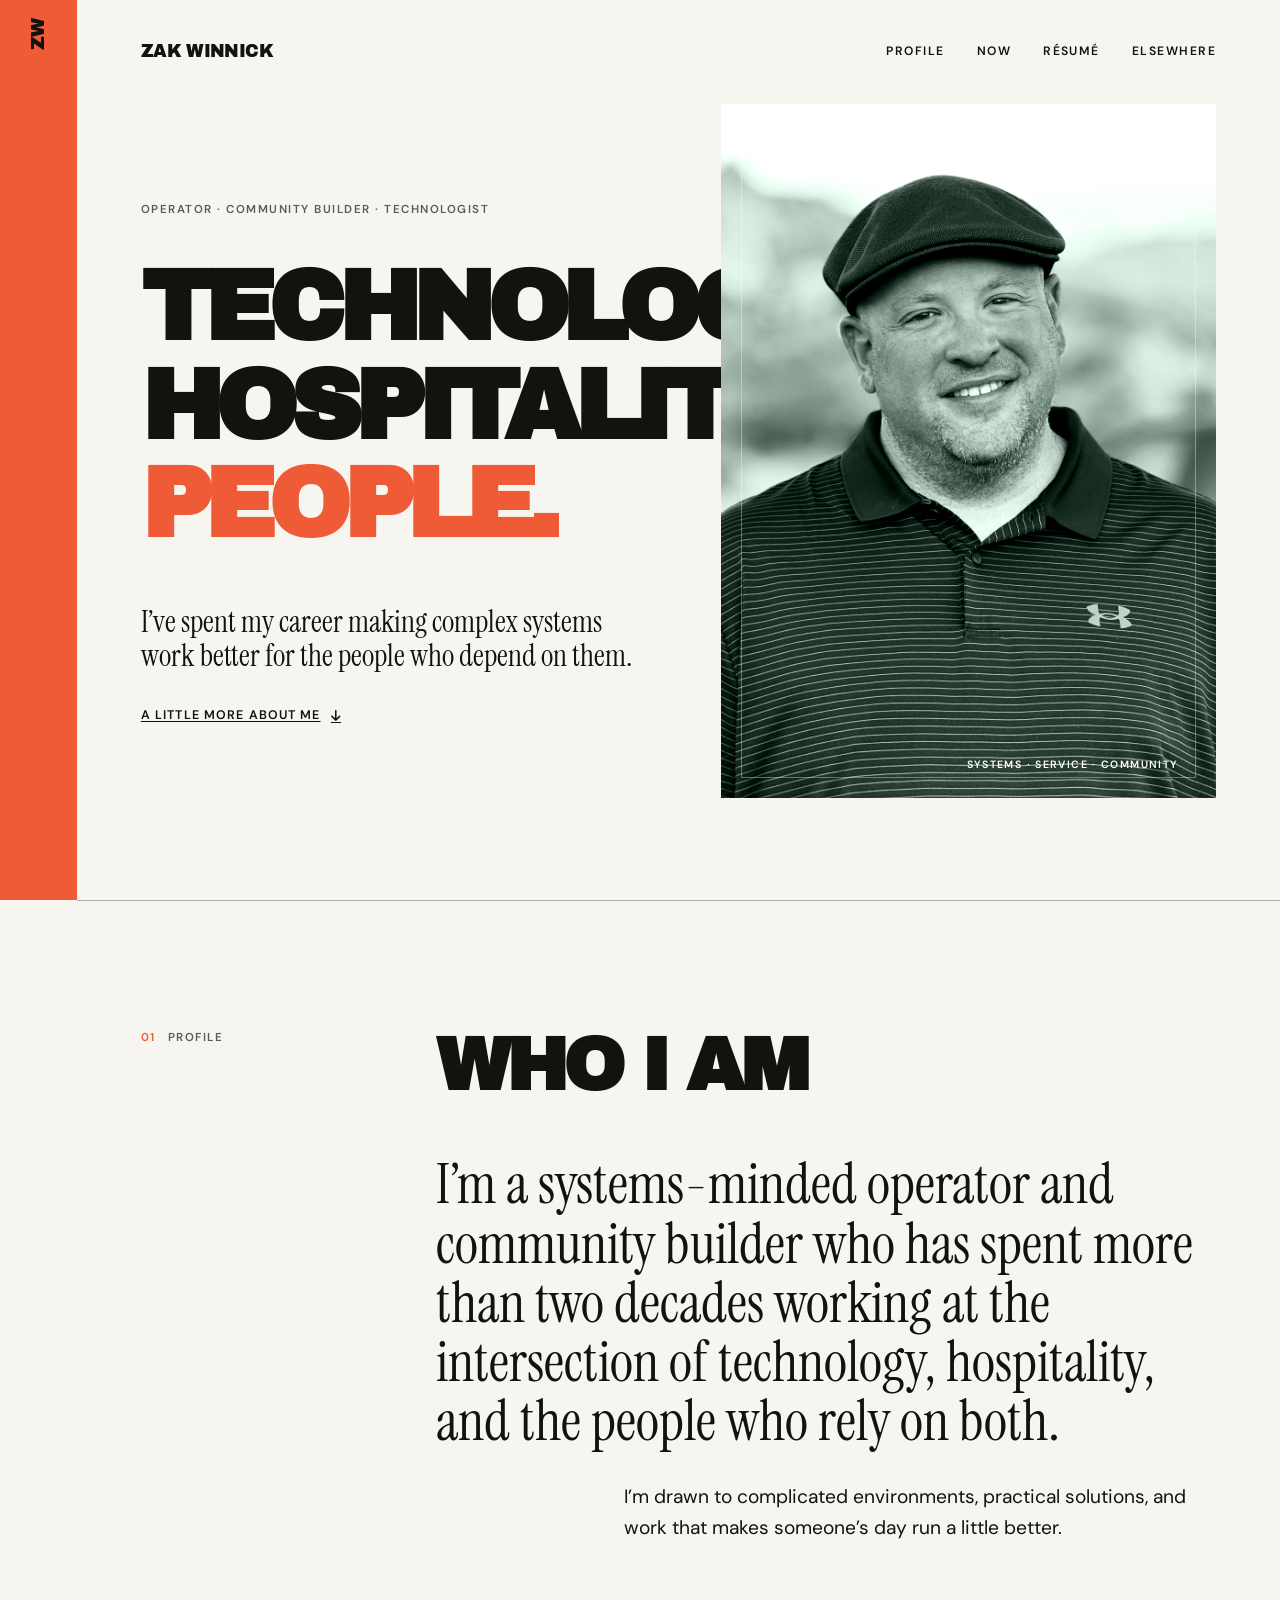
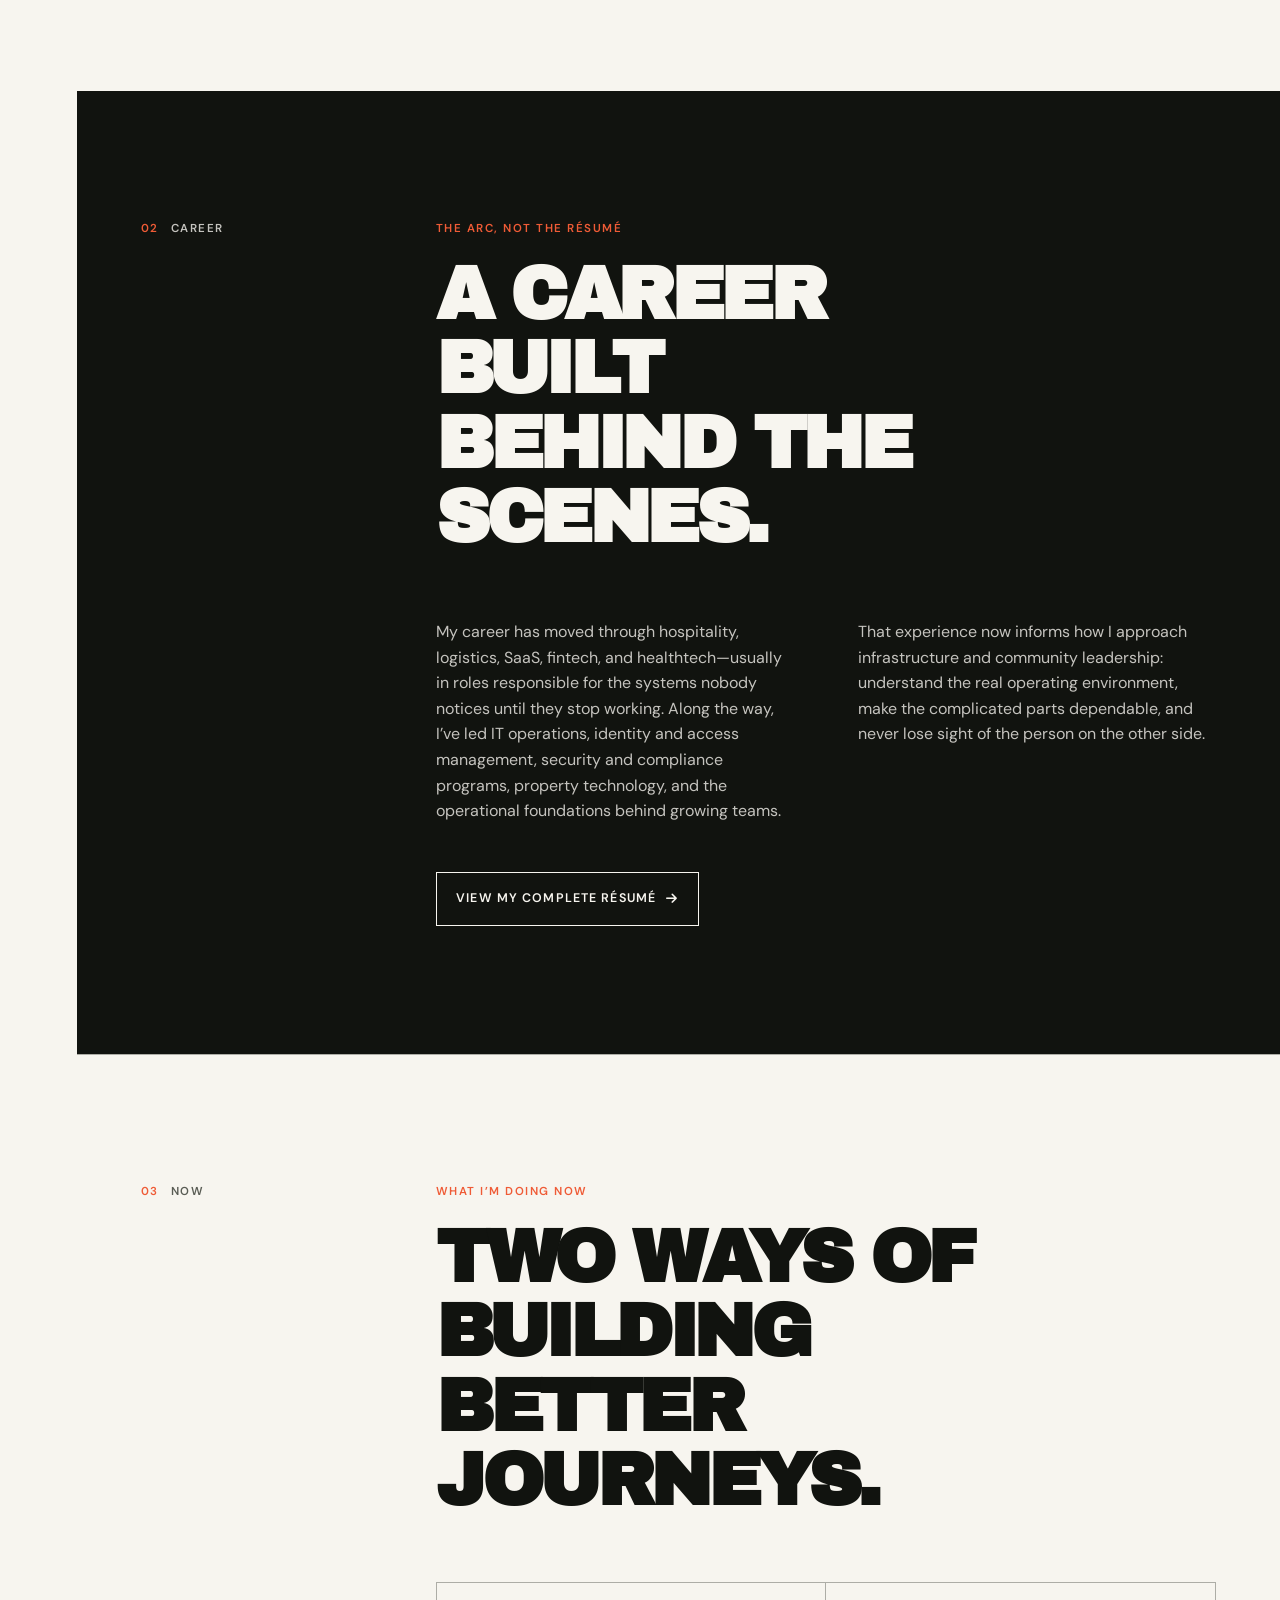
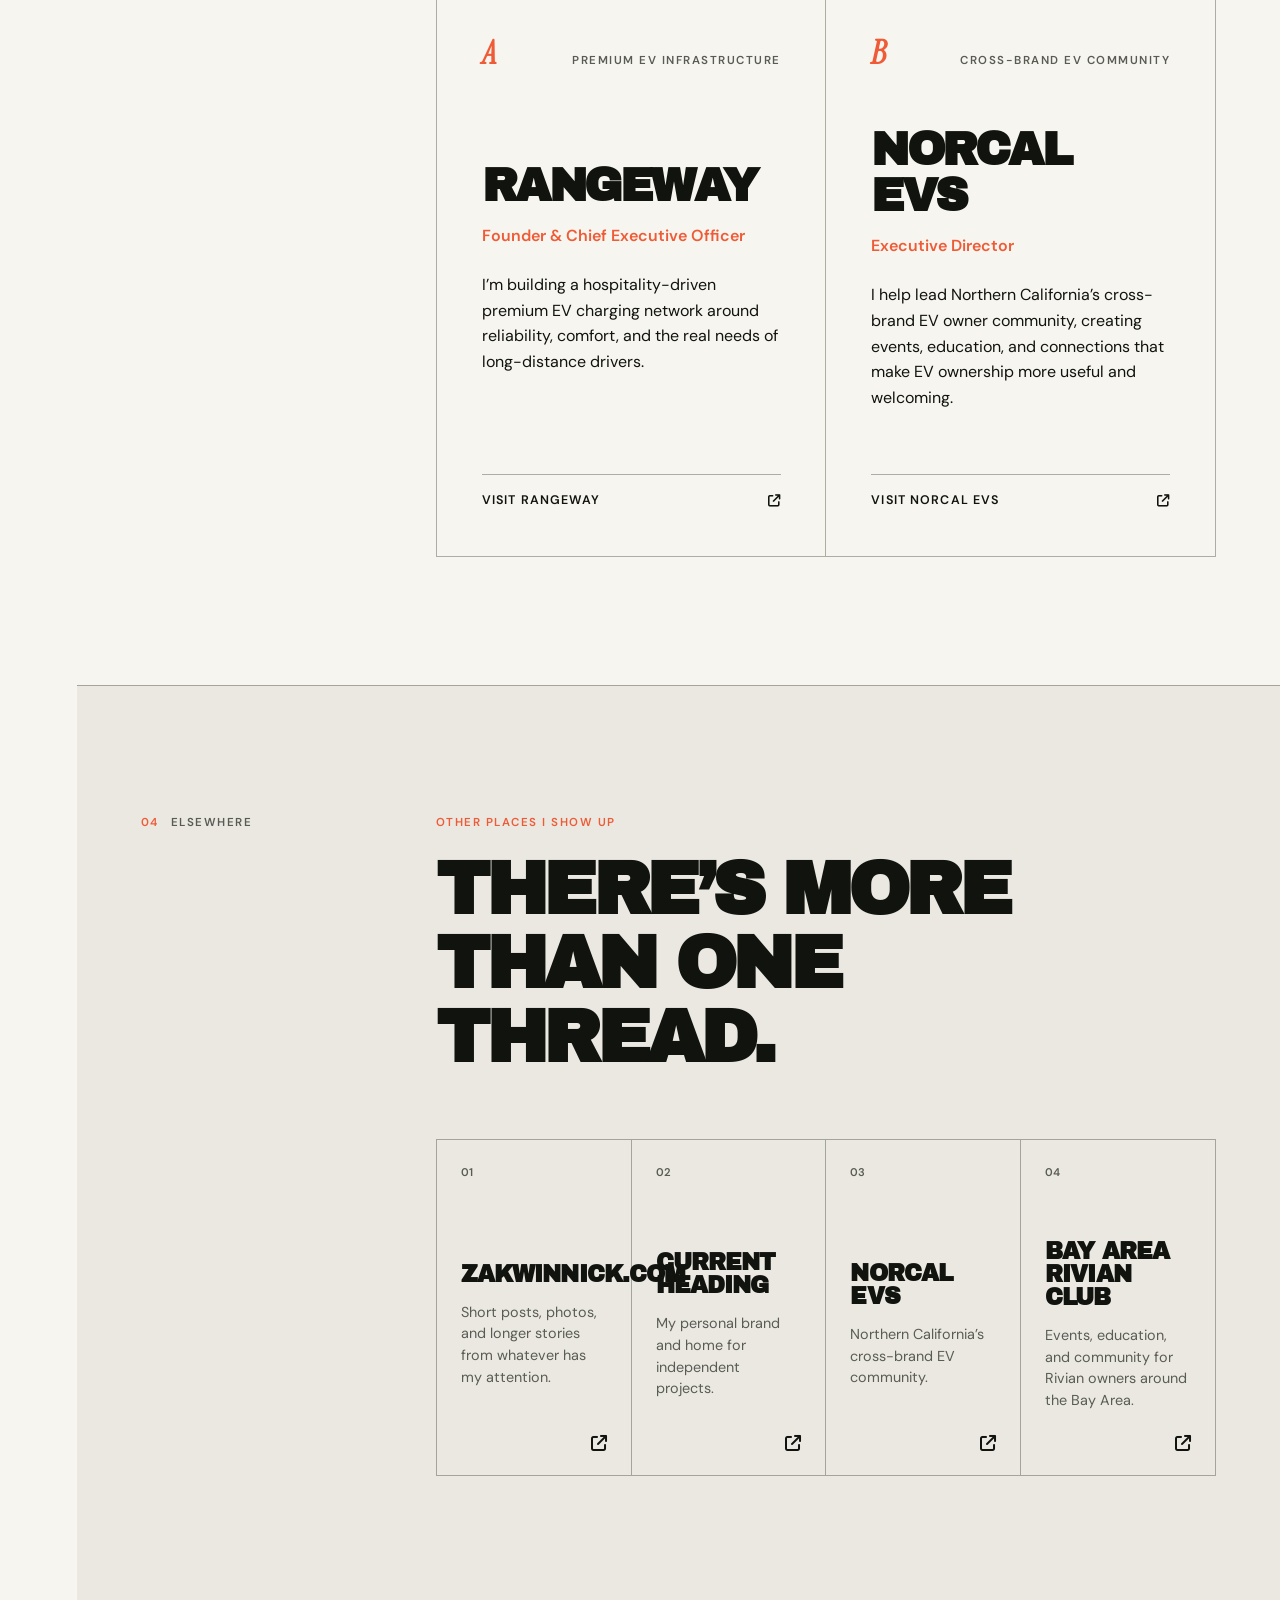
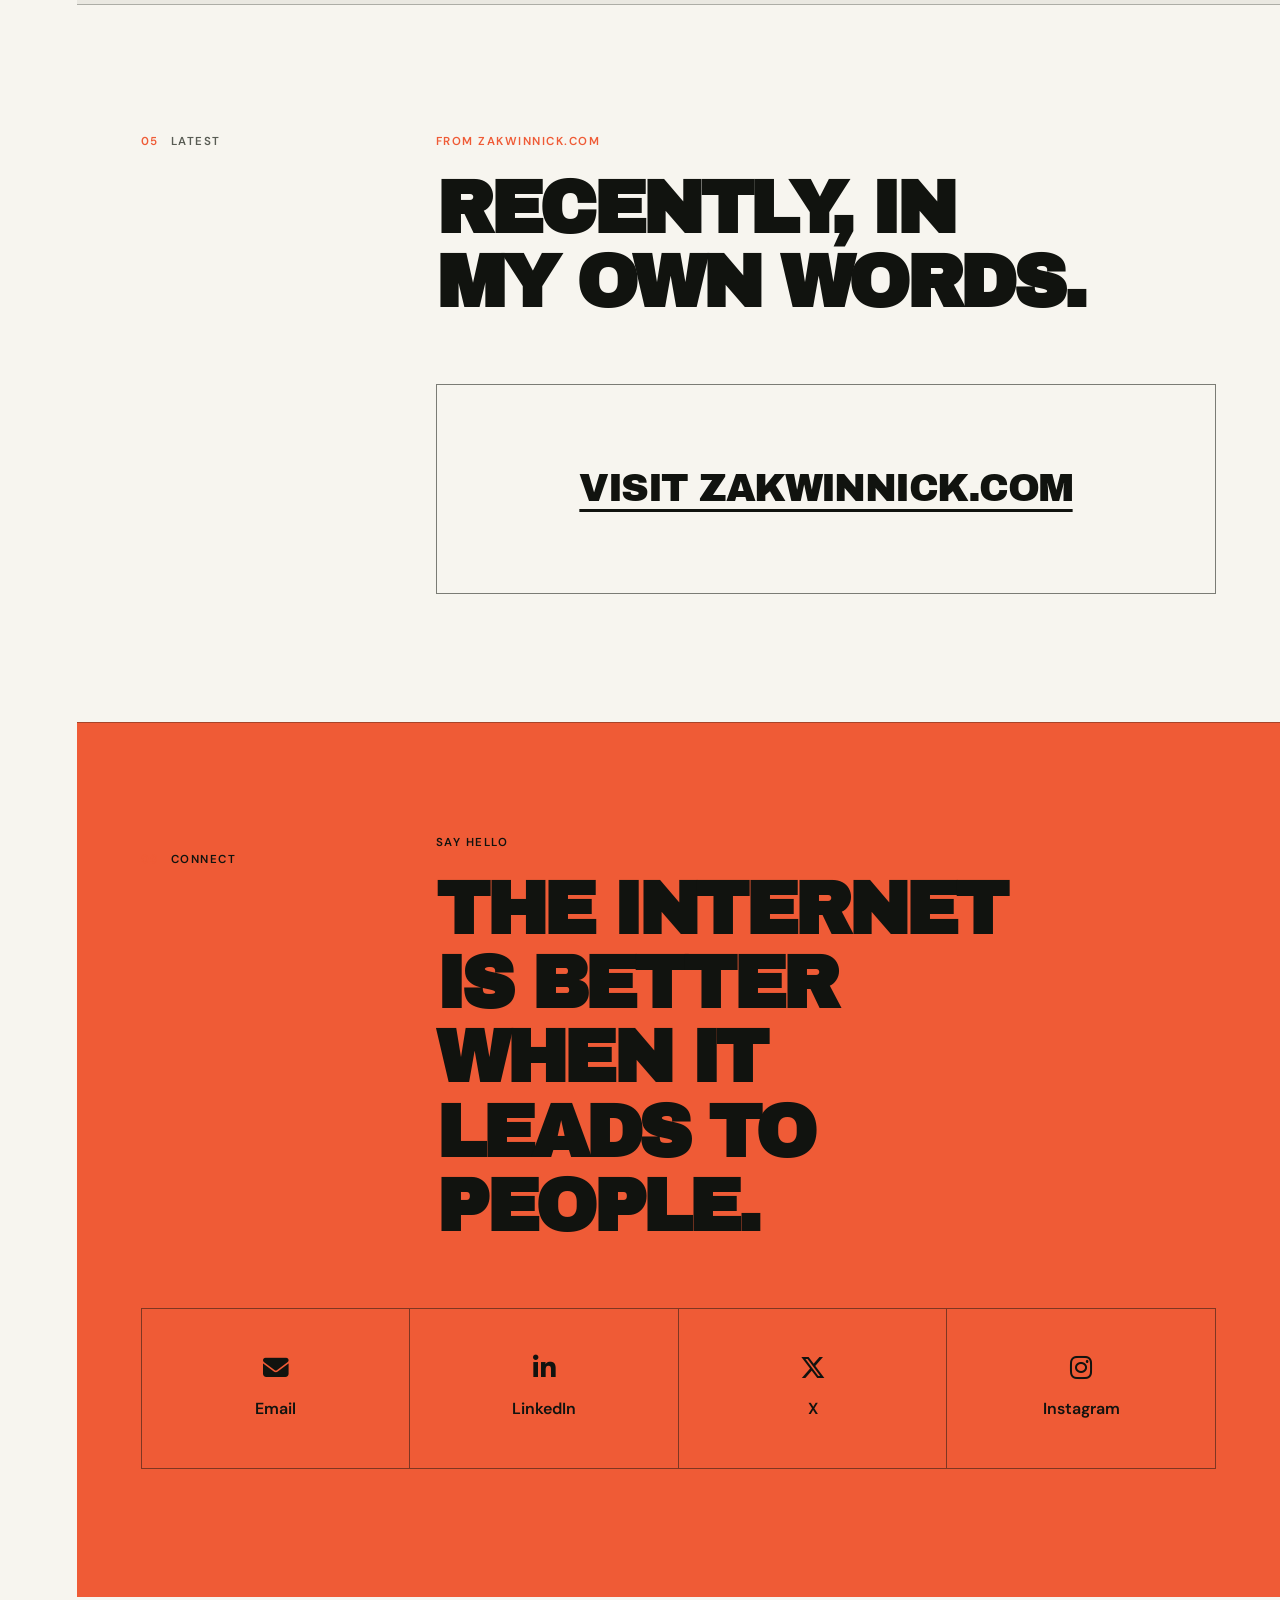
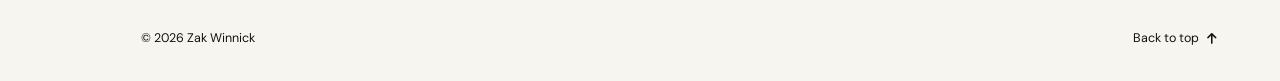
==== commit ffbdf017: "Fix WinnickIO verification findings" ====
--- a/index.html
+++ b/index.html
@@ -10,7 +10,7 @@
     <link rel="icon" href="favicon.svg" type="image/svg+xml">
     <link rel="preconnect" href="https://fonts.googleapis.com">
     <link rel="preconnect" href="https://fonts.gstatic.com" crossorigin>
-    <link href="https://fonts.googleapis.com/css2?family=Archivo+Black&family=DM+Sans:opsz,wght@9..40,400;9..40,500;9..40,600&family=Instrument+Serif:ital@0;1&display=swap" rel="stylesheet">
+    <link href="https://fonts.googleapis.com/css2?family=Archivo+Black&amp;family=DM+Sans:opsz,wght@9..40,400;9..40,500;9..40,600&amp;family=Instrument+Serif:ital@0;1&amp;display=swap" rel="stylesheet">
     <link rel="stylesheet" href="https://cdnjs.cloudflare.com/ajax/libs/font-awesome/6.7.2/css/all.min.css">
     <link rel="stylesheet" href="styles.css">
     <script type="module" src="site.js"></script>
--- a/styles.css
+++ b/styles.css
@@ -65,7 +65,7 @@
 
 a:focus-visible,
 button:focus-visible {
-  outline: 3px solid var(--accent);
+  outline: 2px solid var(--accent);
   outline-offset: 4px;
 }
 
@@ -154,11 +154,21 @@
 }
 
 .site-nav a {
+  display: inline-flex;
+  min-height: 2.75rem;
+  align-items: center;
   font-size: 0.76rem;
   font-weight: 600;
   letter-spacing: 0.12em;
   text-decoration: none;
   text-transform: uppercase;
+}
+
+.site-nav a[aria-current="page"] {
+  color: var(--accent);
+  text-decoration: underline;
+  text-decoration-thickness: 0.14em;
+  text-underline-offset: 0.45em;
 }
 
 .home-main {
@@ -532,6 +542,85 @@
   background: var(--bg);
   color: var(--muted);
   text-align: center;
+}
+
+.feed-card {
+  display: flex;
+  min-width: 0;
+  min-height: 28rem;
+  flex-direction: column;
+  background: var(--bg);
+}
+
+.feed-card > img {
+  width: 100%;
+  height: 14rem;
+  object-fit: cover;
+  filter: saturate(0.86) contrast(1.02);
+}
+
+.feed-card-content {
+  position: relative;
+  display: flex;
+  flex: 1;
+  flex-direction: column;
+  padding: clamp(1.25rem, 2.5vw, 2.25rem);
+}
+
+.feed-card time {
+  margin-bottom: auto;
+  color: var(--muted);
+  font-size: 0.7rem;
+  font-weight: 600;
+  letter-spacing: 0.1em;
+  text-transform: uppercase;
+}
+
+.feed-card a {
+  margin-top: 3rem;
+  text-decoration: none;
+}
+
+.feed-card h3 {
+  display: -webkit-box;
+  margin-bottom: 1rem;
+  overflow: hidden;
+  font-family: var(--narrative);
+  font-size: clamp(1.5rem, 2.3vw, 2.35rem);
+  font-weight: 400;
+  line-height: 1.08;
+  -webkit-box-orient: vertical;
+  -webkit-line-clamp: 3;
+}
+
+.feed-card p {
+  display: -webkit-box;
+  margin-bottom: 2rem;
+  overflow: hidden;
+  color: var(--muted);
+  font-size: 0.88rem;
+  line-height: 1.5;
+  -webkit-box-orient: vertical;
+  -webkit-line-clamp: 3;
+}
+
+.feed-card-content > i {
+  align-self: flex-end;
+  margin-top: auto;
+  font-size: 0.85rem;
+}
+
+.feed-fallback {
+  display: flex;
+  grid-column: 1 / -1;
+  min-height: 13rem;
+  align-items: center;
+  justify-content: center;
+  background: var(--bg);
+  font-family: var(--display);
+  font-size: clamp(1.5rem, 3vw, 3rem);
+  letter-spacing: -0.04em;
+  text-transform: uppercase;
 }
 
 .connect-section {
@@ -613,7 +702,217 @@
   text-decoration: none;
 }
 
-@media (max-width: 74rem) {
+.resume-page {
+  max-width: var(--max);
+  margin-right: auto;
+}
+
+.resume-hero {
+  display: grid;
+  min-height: 36rem;
+  grid-template-columns: minmax(8.5rem, 0.28fr) minmax(0, 1fr);
+  align-content: end;
+  column-gap: clamp(2rem, 6vw, 7rem);
+  padding: clamp(5rem, 10vw, 10rem) var(--gutter) clamp(4rem, 8vw, 8rem);
+  border-bottom: 1px solid var(--rule);
+}
+
+.resume-hero .eyebrow {
+  align-self: start;
+  margin: 0;
+  writing-mode: vertical-rl;
+}
+
+.resume-hero h1 {
+  margin-bottom: clamp(3rem, 6vw, 6rem);
+  font-family: var(--display);
+  font-size: clamp(4.5rem, 13vw, 13rem);
+  letter-spacing: -0.08em;
+  text-transform: uppercase;
+}
+
+.resume-intro {
+  display: grid;
+  grid-column: 2;
+  grid-template-columns: minmax(0, 1fr) auto;
+  align-items: end;
+  gap: 2rem;
+}
+
+.resume-intro > p {
+  max-width: 42rem;
+  margin-bottom: 0;
+  font-family: var(--narrative);
+  font-size: clamp(1.8rem, 3.3vw, 3.5rem);
+  line-height: 1.08;
+}
+
+.resume-section {
+  display: grid;
+  grid-template-columns: minmax(8.5rem, 0.28fr) minmax(0, 1fr);
+  column-gap: clamp(2rem, 6vw, 7rem);
+  padding: clamp(5rem, 9vw, 9rem) var(--gutter);
+  border-bottom: 1px solid var(--rule);
+}
+
+.resume-section > h2 {
+  margin: 0;
+  color: var(--accent);
+  font-size: 0.72rem;
+  font-weight: 600;
+  letter-spacing: 0.13em;
+  text-transform: uppercase;
+}
+
+.resume-list,
+.support-content,
+.tag-list,
+.plain-list {
+  grid-column: 2;
+}
+
+.resume-entry {
+  display: grid;
+  grid-template-columns: minmax(10rem, 0.32fr) minmax(0, 1fr);
+  gap: clamp(2rem, 5vw, 5rem);
+  padding: 0 0 clamp(4rem, 7vw, 7rem);
+}
+
+.resume-entry + .resume-entry {
+  padding-top: clamp(4rem, 7vw, 7rem);
+  border-top: 1px solid var(--rule);
+}
+
+.resume-entry:last-child {
+  padding-bottom: 0;
+}
+
+.resume-entry-meta {
+  color: var(--muted);
+  font-size: 0.85rem;
+}
+
+.resume-entry-meta p {
+  margin-bottom: 0.35rem;
+}
+
+.resume-period {
+  color: var(--fg);
+}
+
+.resume-entry-body h3,
+.support-content h3 {
+  margin-bottom: 0.65rem;
+  font-family: var(--display);
+  font-size: clamp(1.75rem, 3.2vw, 3.4rem);
+  letter-spacing: -0.055em;
+  text-transform: uppercase;
+}
+
+.resume-entry-body h3 a {
+  display: inline-flex;
+  align-items: baseline;
+  gap: 0.75rem;
+  text-decoration: none;
+}
+
+.resume-entry-body h3 i {
+  font-size: 0.36em;
+}
+
+.resume-role {
+  margin-bottom: 2rem;
+  color: var(--accent);
+  font-weight: 600;
+}
+
+.resume-entry-body > p:not(.resume-role) {
+  max-width: 48rem;
+  font-family: var(--narrative);
+  font-size: clamp(1.3rem, 2vw, 1.8rem);
+  line-height: 1.25;
+}
+
+.resume-entry-body ul {
+  max-width: 48rem;
+  margin: 2rem 0 0;
+  padding-left: 1.25rem;
+}
+
+.resume-entry-body li + li {
+  margin-top: 0.75rem;
+}
+
+.resume-support {
+  min-height: 17rem;
+  padding-top: clamp(3.5rem, 6vw, 6rem);
+  padding-bottom: clamp(3.5rem, 6vw, 6rem);
+}
+
+.support-content h3 {
+  margin-bottom: 0.35rem;
+  font-size: clamp(1.7rem, 2.8vw, 2.8rem);
+}
+
+.support-content p {
+  margin-bottom: 0;
+  color: var(--muted);
+}
+
+.tag-list,
+.plain-list {
+  margin-top: 0;
+  margin-bottom: 0;
+  padding: 0;
+  list-style: none;
+}
+
+.tag-list {
+  display: flex;
+  flex-wrap: wrap;
+  gap: 0.75rem;
+}
+
+.tag-list li {
+  padding: 0.75rem 1rem;
+  border: 1px solid var(--rule);
+}
+
+.plain-list {
+  max-width: 52rem;
+}
+
+.plain-list li {
+  padding: 1rem 0;
+  border-top: 1px solid var(--rule);
+  font-family: var(--narrative);
+  font-size: clamp(1.25rem, 2.2vw, 2rem);
+  line-height: 1.2;
+}
+
+.plain-list li:last-child {
+  border-bottom: 1px solid var(--rule);
+}
+
+.resume-cta {
+  padding: clamp(5rem, 10vw, 10rem) var(--gutter);
+  background: var(--accent);
+  color: #11130f;
+}
+
+.resume-cta .section-kicker {
+  color: #11130f;
+}
+
+.resume-cta h2 {
+  margin-bottom: 3rem;
+  font-family: var(--display);
+  font-size: clamp(3rem, 8vw, 8rem);
+  letter-spacing: -0.07em;
+  text-transform: uppercase;
+}
+
+@media (max-width: 980px) {
   .hero {
     grid-template-columns: minmax(0, 1fr) minmax(20rem, 0.75fr);
   }
@@ -627,7 +926,7 @@
   }
 }
 
-@media (max-width: 50rem) {
+@media (max-width: 720px) {
   :root {
     --rail: 0.85rem;
   }
@@ -647,6 +946,14 @@
     width: 100%;
     justify-content: flex-start;
     gap: 0.8rem 1.25rem;
+  }
+
+  .site-nav a,
+  .text-link,
+  .button-link,
+  .now-card > a,
+  .site-footer a {
+    min-height: 2.75rem;
   }
 
   .hero {
@@ -696,7 +1003,38 @@
   }
 
   .connect-grid {
-    grid-template-columns: repeat(2, minmax(0, 1fr));
+    grid-template-columns: 1fr;
+  }
+
+  .resume-hero,
+  .resume-section {
+    grid-template-columns: 1fr;
+  }
+
+  .resume-hero .eyebrow {
+    margin-bottom: 2rem;
+    writing-mode: initial;
+  }
+
+  .resume-intro,
+  .resume-list,
+  .support-content,
+  .tag-list,
+  .plain-list {
+    grid-column: 1;
+  }
+
+  .resume-intro {
+    grid-template-columns: 1fr;
+  }
+
+  .resume-section > h2 {
+    margin-bottom: 3rem;
+  }
+
+  .resume-entry {
+    grid-template-columns: 1fr;
+    gap: 1.5rem;
   }
 }
 
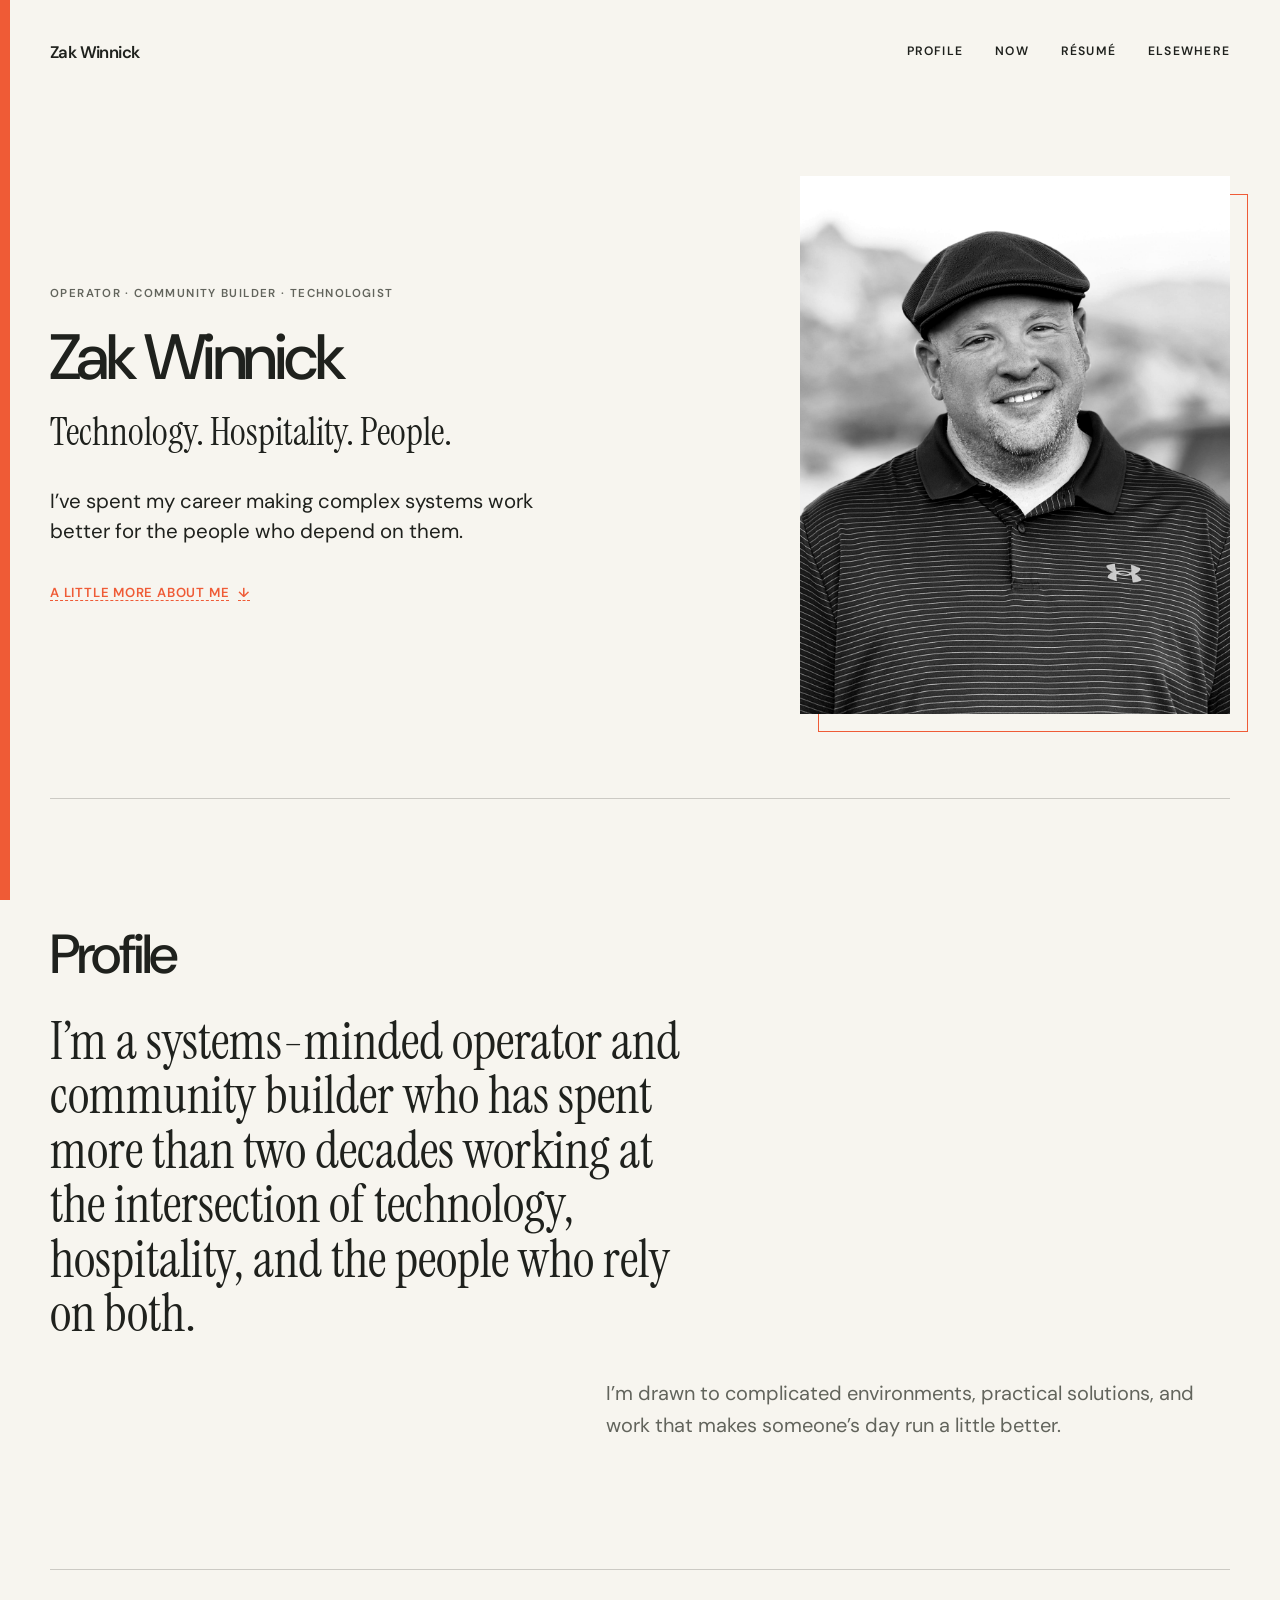
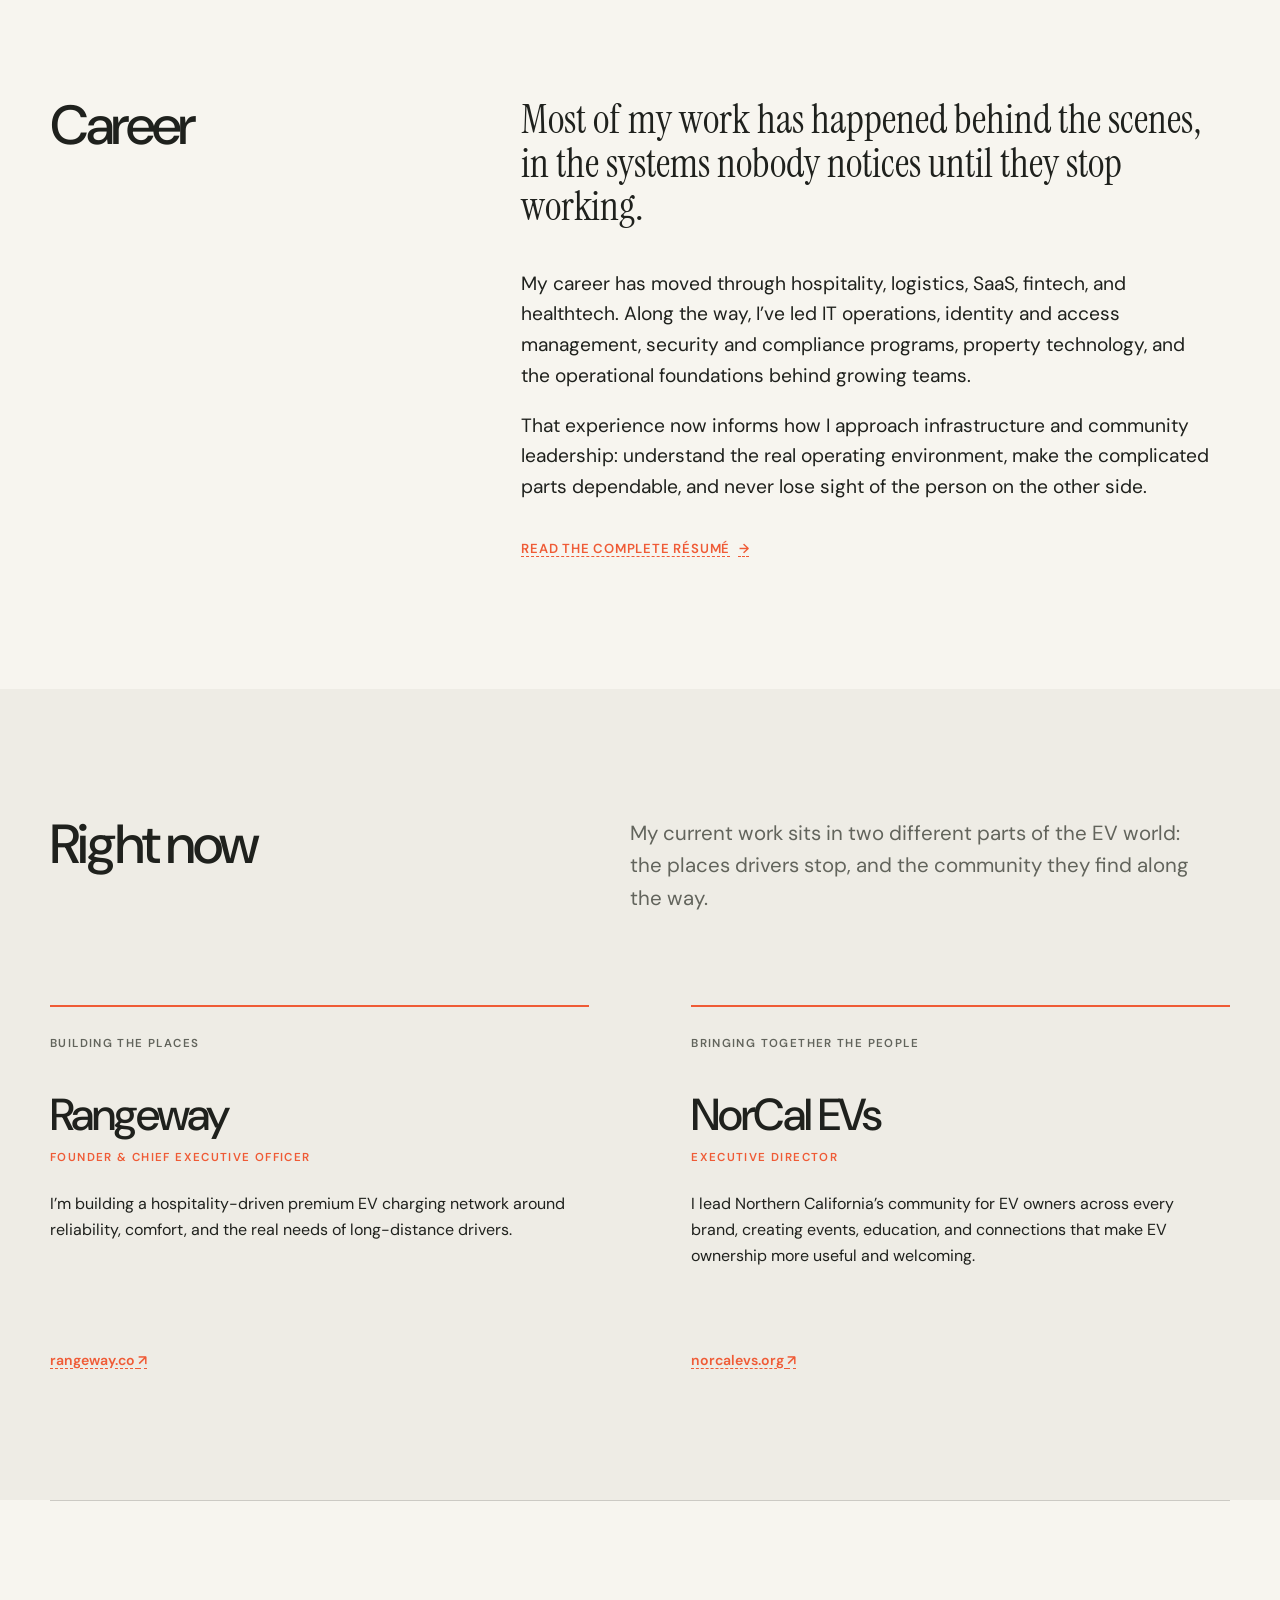
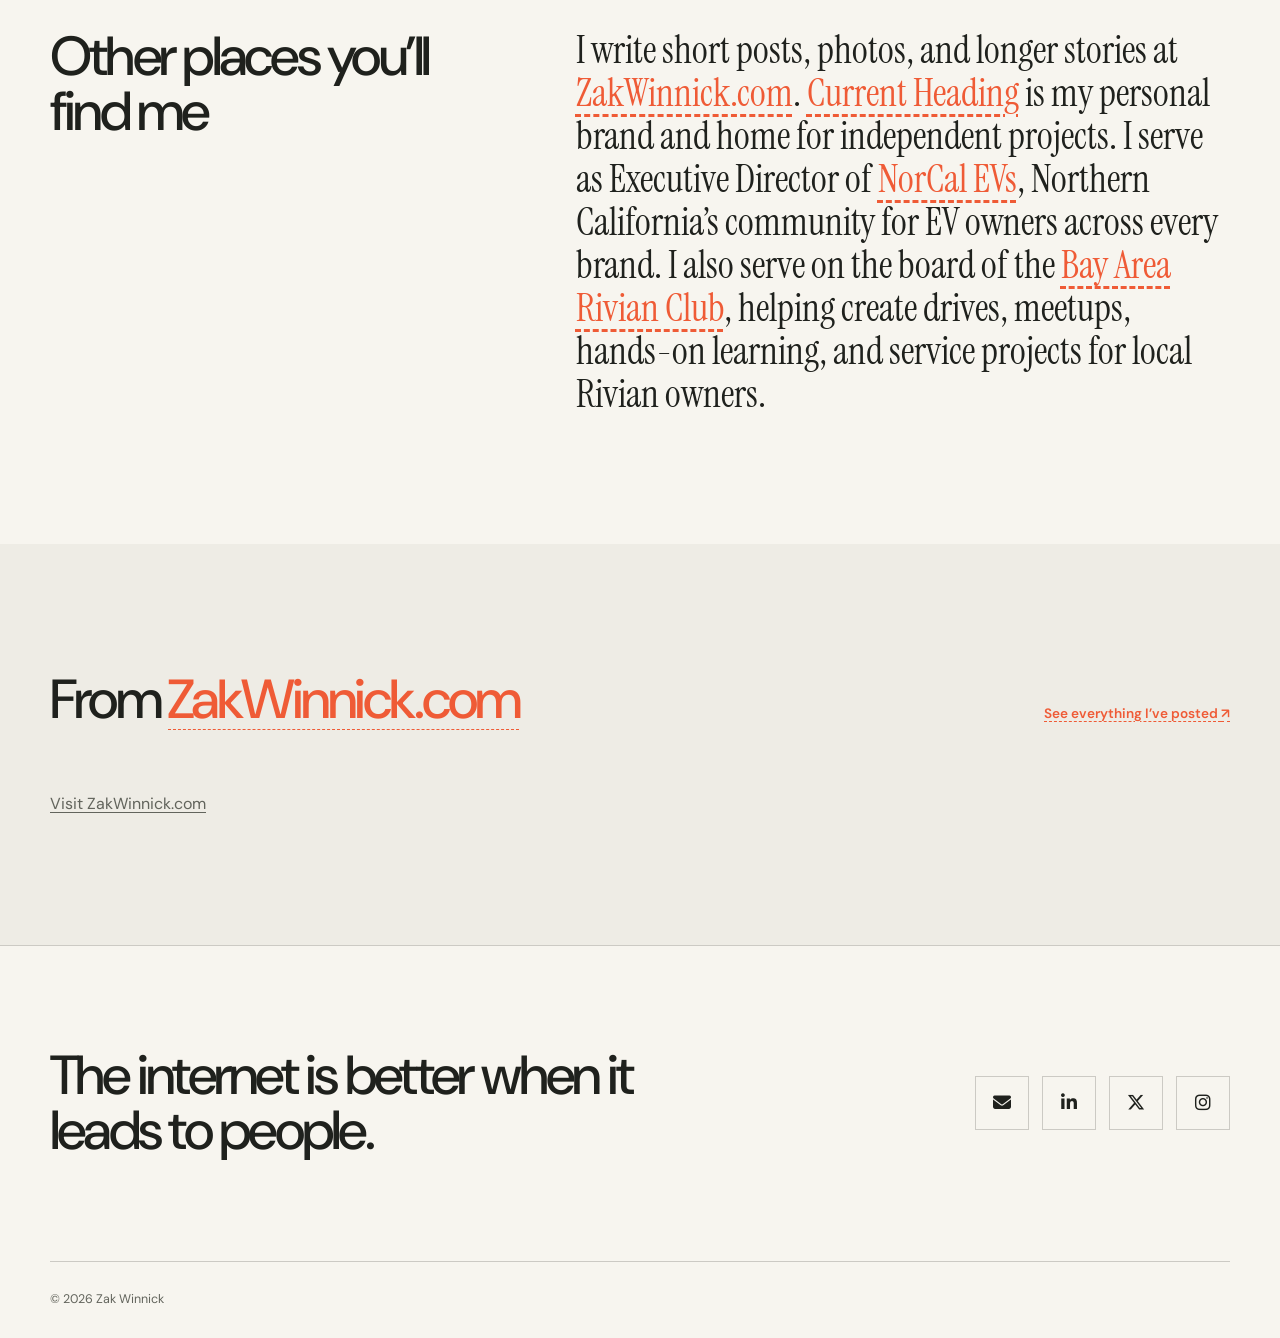
==== commit cbf54729: "Rebuild WinnickIO as an authored profile" ====
--- a/index.html
+++ b/index.html
@@ -10,18 +10,17 @@
     <link rel="icon" href="favicon.svg" type="image/svg+xml">
     <link rel="preconnect" href="https://fonts.googleapis.com">
     <link rel="preconnect" href="https://fonts.gstatic.com" crossorigin>
-    <link href="https://fonts.googleapis.com/css2?family=Archivo+Black&amp;family=DM+Sans:opsz,wght@9..40,400;9..40,500;9..40,600&amp;family=Instrument+Serif:ital@0;1&amp;display=swap" rel="stylesheet">
+    <link href="https://fonts.googleapis.com/css2?family=DM+Sans:opsz,wght@9..40,400;9..40,500;9..40,600&amp;family=Instrument+Serif:ital@0;1&amp;display=swap" rel="stylesheet">
     <link rel="stylesheet" href="https://cdnjs.cloudflare.com/ajax/libs/font-awesome/6.7.2/css/all.min.css">
     <link rel="stylesheet" href="styles.css">
     <script type="module" src="site.js"></script>
   </head>
   <body>
     <a class="skip-link" href="#main">Skip to content</a>
+    <div class="edge-accent" aria-hidden="true"></div>
 
-    <div class="identity-rail" aria-hidden="true"><span>ZW</span></div>
-
-    <header class="site-header">
-      <a class="wordmark" href="index.html" aria-label="Zak Winnick, home">Zak Winnick</a>
+    <header class="site-header shell">
+      <a class="nameplate" href="index.html" aria-label="Zak Winnick, home">Zak Winnick</a>
       <nav class="site-nav" aria-label="Primary navigation">
         <a href="#profile">Profile</a>
         <a href="#now">Now</a>
@@ -30,158 +29,96 @@
       </nav>
     </header>
 
-    <main id="main" class="home-main">
-      <section class="hero" aria-labelledby="hero-title">
+    <main id="main">
+      <section class="hero shell" aria-labelledby="hero-title">
         <div class="hero-copy">
           <p class="eyebrow">Operator · Community builder · Technologist</p>
-          <h1 id="hero-title">Technology.<br>Hospitality.<br><span>People.</span></h1>
-          <p class="hero-intro">I’ve spent my career making complex systems work better for the people who depend on them.</p>
-          <a class="text-link hero-link" href="#profile">A little more about me <i class="fa-solid fa-arrow-down" aria-hidden="true"></i></a>
+          <h1 id="hero-title">Zak Winnick</h1>
+          <p class="tagline">Technology. Hospitality. People.</p>
+          <p class="intro">I’ve spent my career making complex systems work better for the people who depend on them.</p>
+          <a class="text-link" href="#profile">A little more about me <span aria-hidden="true">↓</span></a>
         </div>
-        <div class="portrait-field">
-          <div class="portrait-marker" aria-hidden="true">01</div>
+        <div class="portrait">
           <img src="images/profile-bw.jpg" alt="Zak Winnick outdoors in the desert">
-          <p aria-hidden="true">Systems · Service · Community</p>
         </div>
       </section>
 
-      <section id="profile" class="section profile-section" aria-labelledby="profile-title">
-        <div class="section-label"><span>01</span> Profile</div>
-        <div class="profile-copy">
-          <h2 id="profile-title">Who I am</h2>
-          <p class="narrative-lead">I’m a systems-minded operator and community builder who has spent more than two decades working at the intersection of technology, hospitality, and the people who rely on both.</p>
-          <p>I’m drawn to complicated environments, practical solutions, and work that makes someone’s day run a little better.</p>
+      <section id="profile" class="profile shell" aria-labelledby="profile-title">
+        <h2 id="profile-title" class="plain-heading">Profile</h2>
+        <p class="profile-lead">I’m a systems-minded operator and community builder who has spent more than two decades working at the intersection of technology, hospitality, and the people who rely on both.</p>
+        <p class="profile-aside">I’m drawn to complicated environments, practical solutions, and work that makes someone’s day run a little better.</p>
+      </section>
+
+      <section id="career" class="career shell" aria-labelledby="career-title">
+        <div class="career-layout">
+          <h2 id="career-title">Career</h2>
+          <div class="career-story">
+            <p>Most of my work has happened behind the scenes, in the systems nobody notices until they stop working.</p>
+            <p>My career has moved through hospitality, logistics, SaaS, fintech, and healthtech. Along the way, I’ve led IT operations, identity and access management, security and compliance programs, property technology, and the operational foundations behind growing teams.</p>
+            <p>That experience now informs how I approach infrastructure and community leadership: understand the real operating environment, make the complicated parts dependable, and never lose sight of the person on the other side.</p>
+            <a class="text-link" href="resume.html">Read the complete résumé <span aria-hidden="true">→</span></a>
+          </div>
         </div>
       </section>
 
-      <section id="career" class="section career-section" aria-labelledby="career-title">
-        <div class="section-label"><span>02</span> Career</div>
-        <div class="career-copy">
-          <p class="section-kicker">The arc, not the résumé</p>
-          <h2 id="career-title">A career built behind the scenes.</h2>
-          <div class="career-columns">
-            <p>My career has moved through hospitality, logistics, SaaS, fintech, and healthtech—usually in roles responsible for the systems nobody notices until they stop working. Along the way, I’ve led IT operations, identity and access management, security and compliance programs, property technology, and the operational foundations behind growing teams.</p>
-            <p>That experience now informs how I approach infrastructure and community leadership: understand the real operating environment, make the complicated parts dependable, and never lose sight of the person on the other side.</p>
+      <section id="now" class="now" aria-labelledby="now-title">
+        <div class="shell">
+          <div class="now-header">
+            <h2 id="now-title">Right now</h2>
+            <p>My current work sits in two different parts of the EV world: the places drivers stop, and the community they find along the way.</p>
           </div>
-          <a class="button-link" href="resume.html">View my complete résumé <i class="fa-solid fa-arrow-right" aria-hidden="true"></i></a>
+          <div class="roles">
+            <article class="role">
+              <p class="role-context">Building the places</p>
+              <h3>Rangeway</h3>
+              <p class="role-title">Founder &amp; Chief Executive Officer</p>
+              <p class="role-copy">I’m building a hospitality-driven premium EV charging network around reliability, comfort, and the real needs of long-distance drivers.</p>
+              <a href="https://rangeway.co/" target="_blank" rel="noopener noreferrer">rangeway.co <span aria-hidden="true">↗</span></a>
+            </article>
+            <article class="role">
+              <p class="role-context">Bringing together the people</p>
+              <h3>NorCal EVs</h3>
+              <p class="role-title">Executive Director</p>
+              <p class="role-copy">I lead Northern California’s community for EV owners across every brand, creating events, education, and connections that make EV ownership more useful and welcoming.</p>
+              <a href="https://norcalevs.org/" target="_blank" rel="noopener noreferrer">norcalevs.org <span aria-hidden="true">↗</span></a>
+            </article>
+          </div>
         </div>
       </section>
 
-      <section id="now" class="section now-section" aria-labelledby="now-title">
-        <div class="section-heading-row">
-          <div class="section-label"><span>03</span> Now</div>
-          <div>
-            <p class="section-kicker">What I’m doing now</p>
-            <h2 id="now-title">Two ways of building better journeys.</h2>
-          </div>
-        </div>
-        <div class="now-grid">
-          <article class="now-card">
-            <div class="now-meta">
-              <span class="now-number">A</span>
-              <p>Premium EV infrastructure</p>
-            </div>
-            <div>
-              <h3>Rangeway</h3>
-              <p class="now-role">Founder &amp; Chief Executive Officer</p>
-              <p>I’m building a hospitality-driven premium EV charging network around reliability, comfort, and the real needs of long-distance drivers.</p>
-            </div>
-            <a href="https://rangeway.co/" target="_blank" rel="noopener noreferrer" aria-label="Visit Rangeway">Visit Rangeway <i class="fa-solid fa-arrow-up-right-from-square" aria-hidden="true"></i></a>
-          </article>
-          <article class="now-card">
-            <div class="now-meta">
-              <span class="now-number">B</span>
-              <p>Cross-brand EV community</p>
-            </div>
-            <div>
-              <h3>NorCal EVs</h3>
-              <p class="now-role">Executive Director</p>
-              <p>I help lead Northern California’s cross-brand EV owner community, creating events, education, and connections that make EV ownership more useful and welcoming.</p>
-            </div>
-            <a href="https://norcalevs.org/" target="_blank" rel="noopener noreferrer" aria-label="Visit NorCal EVs">Visit NorCal EVs <i class="fa-solid fa-arrow-up-right-from-square" aria-hidden="true"></i></a>
-          </article>
+      <section id="elsewhere" class="elsewhere shell" aria-labelledby="elsewhere-title">
+        <h2 id="elsewhere-title">Other places you’ll find me</h2>
+        <div class="elsewhere-copy">
+          <p>I write short posts, photos, and longer stories at <a href="https://zakwinnick.com" target="_blank" rel="noopener noreferrer">ZakWinnick.com</a>. <a href="https://currentheading.com" target="_blank" rel="noopener noreferrer">Current Heading</a> is my personal brand and home for independent projects. I serve as Executive Director of <a href="https://norcalevs.org" target="_blank" rel="noopener noreferrer">NorCal EVs</a>, Northern California’s community for EV owners across every brand. I also serve on the board of the <a href="https://bayarearivianclub.com" target="_blank" rel="noopener noreferrer">Bay Area Rivian Club</a>, helping create drives, meetups, hands-on learning, and service projects for local Rivian owners.</p>
         </div>
       </section>
 
-      <section id="elsewhere" class="section elsewhere-section" aria-labelledby="elsewhere-title">
-        <div class="section-heading-row">
-          <div class="section-label"><span>04</span> Elsewhere</div>
-          <div>
-            <p class="section-kicker">Other places I show up</p>
-            <h2 id="elsewhere-title">There’s more than one thread.</h2>
+      <section id="posts" class="writing" aria-labelledby="posts-title">
+        <div class="shell">
+          <div class="writing-header">
+            <h2 id="posts-title">From <a href="https://zakwinnick.com/" target="_blank" rel="noopener noreferrer">ZakWinnick.com</a></h2>
+            <a href="https://zakwinnick.com/" target="_blank" rel="noopener noreferrer">See everything I’ve posted <span aria-hidden="true">↗</span></a>
           </div>
-        </div>
-        <div class="elsewhere-grid">
-          <a href="https://zakwinnick.com" target="_blank" rel="noopener noreferrer">
-            <span class="elsewhere-index">01</span>
-            <h3>ZakWinnick.com</h3>
-            <p>Short posts, photos, and longer stories from whatever has my attention.</p>
-            <i class="fa-solid fa-arrow-up-right-from-square" aria-hidden="true"></i>
-          </a>
-          <a href="https://currentheading.com" target="_blank" rel="noopener noreferrer">
-            <span class="elsewhere-index">02</span>
-            <h3>Current Heading</h3>
-            <p>My personal brand and home for independent projects.</p>
-            <i class="fa-solid fa-arrow-up-right-from-square" aria-hidden="true"></i>
-          </a>
-          <a href="https://norcalevs.org" target="_blank" rel="noopener noreferrer">
-            <span class="elsewhere-index">03</span>
-            <h3>NorCal EVs</h3>
-            <p>Northern California’s cross-brand EV community.</p>
-            <i class="fa-solid fa-arrow-up-right-from-square" aria-hidden="true"></i>
-          </a>
-          <a href="https://bayarearivianclub.com" target="_blank" rel="noopener noreferrer">
-            <span class="elsewhere-index">04</span>
-            <h3>Bay Area Rivian Club</h3>
-            <p>Events, education, and community for Rivian owners around the Bay Area.</p>
-            <i class="fa-solid fa-arrow-up-right-from-square" aria-hidden="true"></i>
-          </a>
+          <div id="feed-grid" class="post-layout" aria-live="polite" aria-busy="true">
+            <p class="feed-loading">Loading the latest posts…</p>
+          </div>
         </div>
       </section>
 
-      <section id="posts" class="section posts-section" aria-labelledby="posts-title">
-        <div class="section-heading-row">
-          <div class="section-label"><span>05</span> Latest</div>
-          <div>
-            <p class="section-kicker">From ZakWinnick.com</p>
-            <h2 id="posts-title">Recently, in my own words.</h2>
+      <section id="connect" class="connect" aria-labelledby="connect-title">
+        <div class="shell">
+          <div class="connect-row">
+            <h2 id="connect-title">The internet is better when it leads to people.</h2>
+            <div class="socials" aria-label="Social links">
+              <a href="mailto:zak@winnick.io" aria-label="Email"><i class="fa-solid fa-envelope" aria-hidden="true"></i></a>
+              <a href="https://www.linkedin.com/in/zakwinnick" target="_blank" rel="noopener noreferrer" aria-label="LinkedIn"><i class="fa-brands fa-linkedin-in" aria-hidden="true"></i></a>
+              <a href="https://x.com/ZakWinnick" target="_blank" rel="noopener noreferrer" aria-label="X"><i class="fa-brands fa-x-twitter" aria-hidden="true"></i></a>
+              <a href="https://instagram.com/zakwinnick" target="_blank" rel="noopener noreferrer" aria-label="Instagram"><i class="fa-brands fa-instagram" aria-hidden="true"></i></a>
+            </div>
           </div>
-        </div>
-        <div id="feed-grid" class="feed-grid" aria-live="polite" aria-busy="true">
-          <p class="feed-loading">Loading the latest posts…</p>
-        </div>
-      </section>
-
-      <section id="connect" class="section connect-section" aria-labelledby="connect-title">
-        <div class="connect-heading">
-          <div class="section-label"><span>06</span> Connect</div>
-          <p class="section-kicker">Say hello</p>
-          <h2 id="connect-title">The internet is better when it leads to people.</h2>
-        </div>
-        <div class="connect-grid">
-          <a href="mailto:zak@winnick.io">
-            <i class="fa-solid fa-envelope" aria-hidden="true"></i>
-            <span>Email</span>
-          </a>
-          <a href="https://www.linkedin.com/in/zakwinnick" target="_blank" rel="noopener noreferrer">
-            <i class="fa-brands fa-linkedin-in" aria-hidden="true"></i>
-            <span>LinkedIn</span>
-          </a>
-          <a href="https://x.com/ZakWinnick" target="_blank" rel="noopener noreferrer">
-            <i class="fa-brands fa-x-twitter" aria-hidden="true"></i>
-            <span>X</span>
-          </a>
-          <a href="https://instagram.com/zakwinnick" target="_blank" rel="noopener noreferrer">
-            <i class="fa-brands fa-instagram" aria-hidden="true"></i>
-            <span>Instagram</span>
-          </a>
+          <footer class="site-footer">© <span data-copyright-year>2026</span> Zak Winnick</footer>
         </div>
       </section>
     </main>
-
-    <footer class="site-footer">
-      <p>© 2026 Zak Winnick</p>
-      <a href="#main">Back to top <i class="fa-solid fa-arrow-up" aria-hidden="true"></i></a>
-    </footer>
   </body>
 </html>
--- a/styles.css
+++ b/styles.css
@@ -1,29 +1,23 @@
 :root {
   color-scheme: light dark;
   --bg: #f7f5ef;
-  --fg: #11130f;
+  --surface: #eeece5;
+  --fg: #1f211d;
+  --muted: #62645c;
   --accent: #ef5b36;
-  --portrait-field: #263a30;
-  --muted: #595c54;
-  --rule: rgba(17, 19, 15, 0.32);
-  --soft: rgba(17, 19, 15, 0.06);
-  --display: "Archivo Black", "Arial Black", sans-serif;
-  --body: "DM Sans", "Trebuchet MS", sans-serif;
-  --narrative: "Instrument Serif", Georgia, serif;
-  --rail: clamp(4rem, 6vw, 5.75rem);
-  --gutter: clamp(1.25rem, 5vw, 5.5rem);
-  --max: 96rem;
+  --rule: rgba(31, 33, 29, 0.2);
+  --sans: "DM Sans", sans-serif;
+  --serif: "Instrument Serif", Georgia, serif;
 }
 
 @media (prefers-color-scheme: dark) {
   :root {
-    --bg: #151713;
-    --fg: #f2eee5;
+    --bg: #23231f;
+    --surface: #292925;
+    --fg: #f1ede4;
+    --muted: #bcb8ae;
     --accent: #ff7048;
-    --portrait-field: #29382f;
-    --muted: #cbc6bc;
-    --rule: rgba(242, 238, 229, 0.32);
-    --soft: rgba(242, 238, 229, 0.07);
+    --rule: rgba(241, 237, 228, 0.18);
   }
 }
 
@@ -42,7 +36,7 @@
   margin: 0;
   background: var(--bg);
   color: var(--fg);
-  font-family: var(--body);
+  font-family: var(--sans);
   font-size: 1rem;
   line-height: 1.6;
   text-rendering: optimizeLegibility;
@@ -98,52 +92,32 @@
   transform: translate(-50%, 0);
 }
 
-.identity-rail {
+.edge-accent {
   position: fixed;
   inset: 0 auto 0 0;
   z-index: 20;
+  width: 10px;
+  background: var(--accent);
+}
+
+.shell {
+  width: min(1180px, calc(100% - 80px));
+  margin-inline: auto;
+}
+
+.site-header {
   display: flex;
-  width: var(--rail);
-  align-items: flex-start;
-  justify-content: center;
-  background: var(--accent);
-  color: #11130f;
-}
-
-.identity-rail span {
-  margin-top: 1.25rem;
-  font-family: var(--display);
-  font-size: clamp(0.95rem, 1.5vw, 1.35rem);
-  letter-spacing: -0.08em;
-  writing-mode: vertical-rl;
-  transform: rotate(180deg);
-}
-
-.site-header,
-.home-main,
-.site-footer,
-.resume-page {
-  margin-left: var(--rail);
-}
-
-.site-header {
-  position: relative;
-  z-index: 10;
-  display: flex;
-  max-width: var(--max);
   min-height: 6.5rem;
-  margin-right: auto;
   align-items: center;
   justify-content: space-between;
-  padding: 1.25rem var(--gutter);
-}
-
-.wordmark {
-  font-family: var(--display);
-  font-size: 1.1rem;
+  gap: 2rem;
+}
+
+.nameplate {
+  font-size: 1.05rem;
+  font-weight: 600;
   letter-spacing: -0.035em;
   text-decoration: none;
-  text-transform: uppercase;
 }
 
 .site-nav {
@@ -159,7 +133,7 @@
   align-items: center;
   font-size: 0.76rem;
   font-weight: 600;
-  letter-spacing: 0.12em;
+  letter-spacing: 0.1em;
   text-decoration: none;
   text-transform: uppercase;
 }
@@ -171,698 +145,461 @@
   text-underline-offset: 0.45em;
 }
 
-.home-main {
-  overflow: hidden;
-}
-
-.hero,
-.section,
-.site-footer {
-  max-width: var(--max);
-  margin-right: auto;
-}
-
 .hero {
   display: grid;
-  min-height: min(51rem, calc(100svh - 6.5rem));
-  grid-template-columns: minmax(0, 1.08fr) minmax(24rem, 0.92fr);
-  padding: 0 var(--gutter) clamp(4rem, 8vw, 8rem);
-}
-
-.hero-copy {
-  display: flex;
-  align-items: flex-start;
-  flex-direction: column;
-  justify-content: center;
-  padding: clamp(3rem, 7vw, 7rem) clamp(2rem, 6vw, 6rem) clamp(2rem, 5vw, 5rem) 0;
+  min-height: 690px;
+  grid-template-columns: minmax(0, 1.15fr) minmax(330px, 0.85fr);
+  align-items: center;
+  gap: clamp(48px, 7vw, 96px);
+  padding: 72px 0 84px;
 }
 
 .eyebrow,
-.section-kicker,
-.section-label,
-.now-meta,
+.role-context,
+.role-title,
 .resume-period {
   font-size: 0.72rem;
   font-weight: 600;
-  letter-spacing: 0.13em;
+  letter-spacing: 0.12em;
   text-transform: uppercase;
 }
 
 .eyebrow {
-  margin-bottom: clamp(1.5rem, 3vw, 3rem);
+  margin-bottom: 1.5rem;
   color: var(--muted);
 }
 
 .hero h1 {
-  max-width: 10ch;
-  margin-bottom: clamp(2rem, 4vw, 3.5rem);
-  font-family: var(--display);
-  font-size: clamp(3.15rem, 7.7vw, 8rem);
-  letter-spacing: -0.075em;
-  text-transform: uppercase;
-}
-
-.hero h1 span {
-  color: var(--accent);
-}
-
-.hero-intro {
-  max-width: 32rem;
+  margin: 0 0 22px;
+  font-size: clamp(54px, 5vw, 72px);
+  font-weight: 500;
+  letter-spacing: -0.055em;
+  line-height: 0.98;
+}
+
+.tagline {
+  margin: 0 0 32px;
+  font-family: var(--serif);
+  font-size: clamp(30px, 3vw, 40px);
+  line-height: 1.08;
+}
+
+.intro {
+  max-width: 34rem;
   margin-bottom: 2rem;
-  font-family: var(--narrative);
-  font-size: clamp(1.5rem, 2.35vw, 2.4rem);
-  line-height: 1.15;
-}
-
-.text-link,
-.button-link,
-.now-card > a {
+  font-size: clamp(1.08rem, 1.6vw, 1.28rem);
+  line-height: 1.5;
+}
+
+.text-link {
   display: inline-flex;
   align-items: center;
-  gap: 0.65rem;
-  font-size: 0.78rem;
+  gap: 0.55rem;
+  color: var(--accent);
+  font-size: 0.82rem;
   font-weight: 600;
-  letter-spacing: 0.09em;
+  letter-spacing: 0.06em;
+  text-decoration-color: var(--accent);
+  text-decoration-style: dashed;
   text-transform: uppercase;
 }
 
-.portrait-field {
+.portrait {
   position: relative;
-  display: flex;
-  min-height: 38rem;
-  align-items: flex-end;
-  align-self: stretch;
-  overflow: hidden;
-  background: var(--portrait-field);
-}
-
-.portrait-field::before {
+  justify-self: end;
+  width: min(100%, 430px);
+}
+
+.portrait::before {
   position: absolute;
-  inset: 1.25rem;
-  z-index: 1;
-  border: 1px solid rgba(255, 255, 255, 0.35);
+  inset: 18px -18px -18px 18px;
+  border: 1px solid var(--accent);
   content: "";
-  pointer-events: none;
-}
-
-.portrait-field img {
+}
+
+.portrait img {
+  position: relative;
   width: 100%;
-  height: 100%;
+  aspect-ratio: 4 / 5;
   object-fit: cover;
-  object-position: 50% 38%;
-  filter: grayscale(1) contrast(1.05);
-  mix-blend-mode: luminosity;
-}
-
-.portrait-marker,
-.portrait-field > p {
-  position: absolute;
-  z-index: 2;
-  color: #fff;
-  font-size: 0.66rem;
-  font-weight: 600;
-  letter-spacing: 0.13em;
-  text-transform: uppercase;
-}
-
-.portrait-marker {
-  top: 2.35rem;
-  left: 2.35rem;
-}
-
-.portrait-field > p {
-  right: 2.35rem;
-  bottom: 1.5rem;
+  object-position: center 34%;
+  filter: grayscale(1) contrast(1.03);
+}
+
+.profile,
+.career,
+.elsewhere {
+  padding: clamp(5rem, 10vw, 9rem) 0;
+  border-top: 1px solid var(--rule);
+}
+
+.plain-heading,
+.career h2,
+.now h2,
+.elsewhere h2,
+.writing h2,
+.connect h2 {
+  margin-bottom: 2rem;
+  font-size: clamp(2.25rem, 4.3vw, 3.75rem);
+  font-weight: 500;
+  letter-spacing: -0.05em;
+}
+
+.profile-lead {
+  max-width: 27ch;
+  margin-bottom: 2.25rem;
+  font-family: var(--serif);
+  font-size: clamp(2.2rem, 4.1vw, 4rem);
+  line-height: 1.04;
+}
+
+.profile-aside {
+  max-width: 39rem;
+  margin-bottom: 0;
+  margin-left: auto;
+  color: var(--muted);
+  font-size: clamp(1.05rem, 1.6vw, 1.25rem);
+}
+
+.career-layout {
+  display: grid;
+  grid-template-columns: minmax(180px, 0.35fr) minmax(0, 0.65fr);
+  gap: clamp(2rem, 7vw, 8rem);
+}
+
+.career-layout h2 {
   margin: 0;
 }
 
-.section {
+.career-story {
+  max-width: 43rem;
+}
+
+.career-story p {
+  font-size: clamp(1.05rem, 1.5vw, 1.23rem);
+}
+
+.career-story p:first-child {
+  font-family: var(--serif);
+  font-size: clamp(1.9rem, 3.1vw, 3rem);
+  line-height: 1.1;
+}
+
+.career-story .text-link {
+  margin-top: 1rem;
+}
+
+.now {
+  padding: clamp(5rem, 10vw, 9rem) 0;
+  background: var(--surface);
+}
+
+.now-header {
   display: grid;
-  grid-template-columns: minmax(8.5rem, 0.28fr) minmax(0, 1fr);
-  column-gap: clamp(2rem, 6vw, 7rem);
-  padding: clamp(5rem, 10vw, 10rem) var(--gutter);
-  border-top: 1px solid var(--rule);
-}
-
-.section-label {
-  display: flex;
-  align-items: flex-start;
-  gap: 0.75rem;
-  color: var(--muted);
-}
-
-.section-label span {
-  color: var(--accent);
-}
-
-.section-kicker {
-  margin-bottom: 1.25rem;
-  color: var(--accent);
-}
-
-.section h2 {
-  max-width: 13ch;
-  margin-bottom: clamp(2rem, 5vw, 4rem);
-  font-family: var(--display);
-  font-size: clamp(2.55rem, 5.8vw, 6rem);
-  letter-spacing: -0.06em;
-  text-transform: uppercase;
-}
-
-.profile-section {
-  align-items: start;
-}
-
-.profile-copy {
-  max-width: 65rem;
-}
-
-.profile-copy h2 {
-  margin-bottom: clamp(2rem, 4vw, 3.5rem);
-}
-
-.narrative-lead {
-  max-width: 36ch;
-  margin-bottom: 2rem;
-  font-family: var(--narrative);
-  font-size: clamp(2rem, 4.4vw, 4.8rem);
-  line-height: 1.05;
-}
-
-.profile-copy > p:last-child {
-  max-width: 37rem;
-  margin-left: auto;
-  font-size: clamp(1.05rem, 1.5vw, 1.28rem);
-}
-
-.career-section {
-  background: var(--fg);
-  color: var(--bg);
-}
-
-.career-section .section-label,
-.career-section .career-columns {
-  color: color-mix(in srgb, var(--bg) 78%, transparent);
-}
-
-.career-copy h2 {
-  max-width: 10ch;
-}
-
-.career-columns {
-  display: grid;
-  max-width: 65rem;
-  grid-template-columns: repeat(2, minmax(0, 1fr));
-  gap: clamp(2rem, 5vw, 5rem);
-  margin-bottom: 3rem;
-}
-
-.career-columns p {
-  margin-bottom: 0;
-}
-
-.button-link {
-  padding: 1rem 1.2rem;
-  border: 1px solid currentColor;
-  color: inherit;
-  text-decoration: none;
-}
-
-.career-section .button-link:hover {
-  border-color: var(--accent);
-  color: var(--accent);
-}
-
-.section-heading-row {
-  display: contents;
-}
-
-.now-section,
-.elsewhere-section,
-.posts-section {
-  grid-template-rows: auto auto;
-}
-
-.now-grid,
-.elsewhere-grid,
-.feed-grid {
-  grid-column: 2;
-}
-
-.now-grid {
+  grid-template-columns: minmax(0, 0.9fr) minmax(0, 1.1fr);
+  gap: clamp(2rem, 7vw, 8rem);
+  margin-bottom: clamp(3.5rem, 7vw, 6rem);
+}
+
+.now-header h2,
+.now-header p {
+  margin: 0;
+}
+
+.now-header p {
+  max-width: 35rem;
+  color: var(--muted);
+  font-size: clamp(1.08rem, 1.6vw, 1.3rem);
+}
+
+.roles {
   display: grid;
   grid-template-columns: repeat(2, minmax(0, 1fr));
-  border-top: 1px solid var(--rule);
-  border-left: 1px solid var(--rule);
-}
-
-.now-card {
-  display: flex;
-  min-height: 31rem;
-  flex-direction: column;
-  justify-content: space-between;
-  gap: 3rem;
-  padding: clamp(1.5rem, 3.5vw, 3.5rem);
-  border-right: 1px solid var(--rule);
-  border-bottom: 1px solid var(--rule);
-}
-
-.now-meta {
+  gap: clamp(50px, 8vw, 110px);
+}
+
+.role {
+  padding-top: 28px;
+  border-top: 2px solid var(--accent);
+}
+
+.role-context {
+  margin-bottom: 2.5rem;
+  color: var(--muted);
+}
+
+.role h3 {
+  margin-bottom: 0.7rem;
+  font-size: clamp(2rem, 3.5vw, 3.25rem);
+  font-weight: 500;
+  letter-spacing: -0.05em;
+}
+
+.role-title {
+  margin-bottom: 1.5rem;
+  color: var(--accent);
+}
+
+.role-copy {
+  max-width: 33rem;
+  min-height: 7.7rem;
+  margin-bottom: 2rem;
+}
+
+.role a,
+.elsewhere-copy a,
+.writing-header > a {
+  color: var(--accent);
+  text-decoration-color: var(--accent);
+  text-decoration-style: dashed;
+}
+
+.role a {
+  font-size: 0.88rem;
+  font-weight: 600;
+}
+
+.elsewhere {
+  display: grid;
+  grid-template-columns: minmax(0, 0.8fr) minmax(0, 1.2fr);
+  gap: clamp(2rem, 7vw, 8rem);
+}
+
+.elsewhere h2 {
+  margin: 0;
+}
+
+.elsewhere-copy {
+  max-width: 44rem;
+  font-family: var(--serif);
+  font-size: clamp(1.75rem, 3vw, 2.7rem);
+  line-height: 1.12;
+}
+
+.elsewhere-copy p {
+  margin: 0;
+}
+
+.writing {
+  padding: clamp(5rem, 10vw, 9rem) 0;
+  background: var(--surface);
+}
+
+.writing-header {
   display: flex;
   align-items: baseline;
   justify-content: space-between;
-  gap: 1rem;
-  color: var(--muted);
-}
-
-.now-meta p {
+  gap: 2rem;
+  margin-bottom: clamp(2.5rem, 5vw, 4rem);
+}
+
+.writing-header h2 {
   margin: 0;
-  text-align: right;
-}
-
-.now-number {
+}
+
+.writing-header h2 a {
   color: var(--accent);
-  font-family: var(--narrative);
-  font-size: 2rem;
-  font-style: italic;
-}
-
-.now-card h3 {
-  margin-bottom: 0.85rem;
-  font-family: var(--display);
-  font-size: clamp(2rem, 3.6vw, 4rem);
-  letter-spacing: -0.055em;
-  text-transform: uppercase;
-}
-
-.now-role {
-  margin-bottom: 1.5rem;
-  color: var(--accent);
+  text-decoration-color: var(--accent);
+  text-decoration-style: dashed;
+  text-decoration-thickness: 1px;
+}
+
+.writing-header > a {
+  flex: none;
+  font-size: 0.85rem;
   font-weight: 600;
 }
 
-.now-card > a {
-  justify-content: space-between;
-  padding-top: 1rem;
-  border-top: 1px solid var(--rule);
-  text-decoration: none;
-}
-
-.elsewhere-section {
-  background: var(--soft);
-}
-
-.elsewhere-grid {
+.post-layout {
   display: grid;
-  grid-template-columns: repeat(4, minmax(0, 1fr));
-  border-top: 1px solid var(--rule);
-  border-left: 1px solid var(--rule);
-}
-
-.elsewhere-grid > a {
-  position: relative;
-  display: flex;
-  min-height: 21rem;
-  flex-direction: column;
-  padding: 1.5rem;
-  border-right: 1px solid var(--rule);
-  border-bottom: 1px solid var(--rule);
-  text-decoration: none;
-}
-
-.elsewhere-grid > a:hover {
-  background: var(--accent);
-  color: #11130f;
-}
-
-.elsewhere-index {
-  margin-bottom: auto;
-  color: var(--muted);
-  font-size: 0.7rem;
-  font-weight: 600;
-}
-
-.elsewhere-grid h3 {
-  margin: 3rem 0 1rem;
-  font-family: var(--display);
-  font-size: clamp(1.2rem, 1.8vw, 1.8rem);
-  letter-spacing: -0.04em;
-  text-transform: uppercase;
-}
-
-.elsewhere-grid p {
-  color: var(--muted);
-  font-size: 0.9rem;
-  line-height: 1.5;
-}
-
-.elsewhere-grid > a:hover p,
-.elsewhere-grid > a:hover .elsewhere-index {
-  color: #11130f;
-}
-
-.elsewhere-grid i {
-  align-self: flex-end;
-  margin-top: auto;
-}
-
-.feed-grid {
-  display: grid;
-  min-height: 13rem;
-  grid-template-columns: repeat(3, minmax(0, 1fr));
-  gap: 1px;
-  background: var(--rule);
-  border: 1px solid var(--rule);
-}
-
-.feed-loading {
+  grid-template-columns: minmax(0, 1.2fr) repeat(2, minmax(0, 0.9fr));
+  gap: clamp(1.5rem, 3vw, 2.5rem);
+}
+
+.feed-loading,
+.feed-fallback {
   grid-column: 1 / -1;
-  align-self: center;
   margin: 0;
-  background: var(--bg);
-  color: var(--muted);
-  text-align: center;
+  color: var(--muted);
 }
 
 .feed-card {
-  display: flex;
   min-width: 0;
-  min-height: 28rem;
-  flex-direction: column;
-  background: var(--bg);
+}
+
+.feed-card:first-child {
+  grid-row: span 2;
 }
 
 .feed-card > img {
   width: 100%;
-  height: 14rem;
-  object-fit: cover;
-  filter: saturate(0.86) contrast(1.02);
+  max-height: 32rem;
+  object-fit: contain;
+  object-position: left top;
 }
 
 .feed-card-content {
-  position: relative;
-  display: flex;
-  flex: 1;
-  flex-direction: column;
-  padding: clamp(1.25rem, 2.5vw, 2.25rem);
+  padding-top: 1.25rem;
 }
 
 .feed-card time {
-  margin-bottom: auto;
-  color: var(--muted);
-  font-size: 0.7rem;
+  display: block;
+  margin-bottom: 0.85rem;
+  color: var(--muted);
+  font-size: 0.72rem;
   font-weight: 600;
   letter-spacing: 0.1em;
   text-transform: uppercase;
 }
 
 .feed-card a {
-  margin-top: 3rem;
   text-decoration: none;
 }
 
 .feed-card h3 {
-  display: -webkit-box;
-  margin-bottom: 1rem;
-  overflow: hidden;
-  font-family: var(--narrative);
-  font-size: clamp(1.5rem, 2.3vw, 2.35rem);
+  margin-bottom: 0.7rem;
+  font-family: var(--serif);
+  font-size: clamp(1.55rem, 2.3vw, 2.35rem);
   font-weight: 400;
-  line-height: 1.08;
-  -webkit-box-orient: vertical;
-  -webkit-line-clamp: 3;
+  line-height: 1.05;
 }
 
 .feed-card p {
-  display: -webkit-box;
-  margin-bottom: 2rem;
-  overflow: hidden;
-  color: var(--muted);
-  font-size: 0.88rem;
-  line-height: 1.5;
-  -webkit-box-orient: vertical;
-  -webkit-line-clamp: 3;
+  margin-bottom: 0;
+  color: var(--muted);
+  font-size: 0.93rem;
 }
 
 .feed-card-content > i {
-  align-self: flex-end;
-  margin-top: auto;
-  font-size: 0.85rem;
-}
-
-.feed-fallback {
-  display: flex;
-  grid-column: 1 / -1;
-  min-height: 13rem;
-  align-items: center;
-  justify-content: center;
-  background: var(--bg);
-  font-family: var(--display);
-  font-size: clamp(1.5rem, 3vw, 3rem);
-  letter-spacing: -0.04em;
-  text-transform: uppercase;
-}
-
-.connect-section {
   display: block;
-  background: var(--accent);
-  color: #11130f;
-}
-
-.connect-heading {
-  display: grid;
-  grid-template-columns: minmax(8.5rem, 0.28fr) minmax(0, 1fr);
-  column-gap: clamp(2rem, 6vw, 7rem);
-}
-
-.connect-heading .section-label,
-.connect-heading .section-kicker {
-  color: #11130f;
-}
-
-.connect-heading .section-kicker,
-.connect-heading h2 {
-  grid-column: 2;
-}
-
-.connect-heading .section-kicker {
-  margin-top: -1.05rem;
-}
-
-.connect-heading h2 {
-  max-width: 12ch;
-}
-
-.connect-grid {
-  display: grid;
-  grid-template-columns: repeat(4, minmax(0, 1fr));
-  border-top: 1px solid rgba(17, 19, 15, 0.5);
-  border-left: 1px solid rgba(17, 19, 15, 0.5);
-}
-
-.connect-grid a {
-  display: flex;
-  min-height: 10rem;
-  align-items: center;
-  flex-direction: column;
-  justify-content: center;
-  gap: 1rem;
-  border-right: 1px solid rgba(17, 19, 15, 0.5);
-  border-bottom: 1px solid rgba(17, 19, 15, 0.5);
-  color: #11130f;
-  font-weight: 600;
-  text-decoration: none;
-}
-
-.connect-grid a:hover {
-  background: #11130f;
+  margin-top: 1.25rem;
   color: var(--accent);
 }
 
-.connect-grid i {
-  font-size: 1.6rem;
-}
-
-.site-footer {
+.connect {
+  padding: clamp(4rem, 8vw, 7rem) 0 0;
+  border-top: 1px solid var(--rule);
+}
+
+.connect-row {
   display: flex;
   align-items: center;
   justify-content: space-between;
-  padding: 2rem var(--gutter);
+  gap: 3rem;
+  padding-bottom: clamp(4rem, 8vw, 7rem);
+}
+
+.connect h2 {
+  max-width: 16ch;
+  margin: 0;
+}
+
+.socials {
+  display: flex;
+  gap: 13px;
+}
+
+.socials a {
+  display: grid;
+  width: 54px;
+  height: 54px;
+  place-items: center;
+  border: 1px solid var(--rule);
+  font-size: 18px;
+  text-decoration: none;
+}
+
+.socials a:hover {
+  border-color: var(--accent);
+  background: var(--accent);
+  color: var(--bg);
+}
+
+.site-footer {
+  padding: 1.75rem 0;
+  border-top: 1px solid var(--rule);
+  color: var(--muted);
   font-size: 0.78rem;
 }
 
-.site-footer p {
-  margin: 0;
-}
-
-.site-footer a {
-  display: inline-flex;
-  align-items: center;
-  gap: 0.5rem;
-  text-decoration: none;
-}
-
+/* The resume retains its shared shell until its editorial pass. */
 .resume-page {
-  max-width: var(--max);
-  margin-right: auto;
-}
-
-.resume-hero {
-  display: grid;
-  min-height: 36rem;
-  grid-template-columns: minmax(8.5rem, 0.28fr) minmax(0, 1fr);
-  align-content: end;
-  column-gap: clamp(2rem, 6vw, 7rem);
-  padding: clamp(5rem, 10vw, 10rem) var(--gutter) clamp(4rem, 8vw, 8rem);
+  width: min(1180px, calc(100% - 80px));
+  margin-inline: auto;
+}
+
+.resume-hero,
+.resume-section {
+  padding: clamp(4rem, 8vw, 7rem) 0;
   border-bottom: 1px solid var(--rule);
 }
 
-.resume-hero .eyebrow {
-  align-self: start;
-  margin: 0;
-  writing-mode: vertical-rl;
-}
-
 .resume-hero h1 {
-  margin-bottom: clamp(3rem, 6vw, 6rem);
-  font-family: var(--display);
-  font-size: clamp(4.5rem, 13vw, 13rem);
-  letter-spacing: -0.08em;
-  text-transform: uppercase;
-}
-
-.resume-intro {
-  display: grid;
-  grid-column: 2;
-  grid-template-columns: minmax(0, 1fr) auto;
-  align-items: end;
-  gap: 2rem;
+  margin: 1rem 0 2rem;
+  font-size: clamp(3.5rem, 7vw, 6rem);
+  font-weight: 500;
+  letter-spacing: -0.06em;
 }
 
 .resume-intro > p {
-  max-width: 42rem;
-  margin-bottom: 0;
-  font-family: var(--narrative);
-  font-size: clamp(1.8rem, 3.3vw, 3.5rem);
-  line-height: 1.08;
-}
-
-.resume-section {
-  display: grid;
-  grid-template-columns: minmax(8.5rem, 0.28fr) minmax(0, 1fr);
-  column-gap: clamp(2rem, 6vw, 7rem);
-  padding: clamp(5rem, 9vw, 9rem) var(--gutter);
-  border-bottom: 1px solid var(--rule);
+  max-width: 40rem;
+  font-family: var(--serif);
+  font-size: clamp(1.7rem, 3vw, 2.6rem);
+  line-height: 1.1;
 }
 
 .resume-section > h2 {
-  margin: 0;
-  color: var(--accent);
-  font-size: 0.72rem;
-  font-weight: 600;
-  letter-spacing: 0.13em;
-  text-transform: uppercase;
-}
-
-.resume-list,
-.support-content,
-.tag-list,
-.plain-list {
-  grid-column: 2;
+  margin-bottom: 3rem;
+  font-size: clamp(2rem, 3.5vw, 3rem);
+  font-weight: 500;
+  letter-spacing: -0.04em;
 }
 
 .resume-entry {
   display: grid;
-  grid-template-columns: minmax(10rem, 0.32fr) minmax(0, 1fr);
+  grid-template-columns: minmax(10rem, 0.28fr) minmax(0, 1fr);
   gap: clamp(2rem, 5vw, 5rem);
-  padding: 0 0 clamp(4rem, 7vw, 7rem);
-}
-
-.resume-entry + .resume-entry {
-  padding-top: clamp(4rem, 7vw, 7rem);
+  padding: 2.5rem 0;
   border-top: 1px solid var(--rule);
 }
 
-.resume-entry:last-child {
-  padding-bottom: 0;
-}
-
-.resume-entry-meta {
-  color: var(--muted);
-  font-size: 0.85rem;
-}
-
-.resume-entry-meta p {
-  margin-bottom: 0.35rem;
-}
-
-.resume-period {
-  color: var(--fg);
+.resume-entry-meta,
+.support-content p {
+  color: var(--muted);
 }
 
 .resume-entry-body h3,
 .support-content h3 {
   margin-bottom: 0.65rem;
-  font-family: var(--display);
-  font-size: clamp(1.75rem, 3.2vw, 3.4rem);
-  letter-spacing: -0.055em;
-  text-transform: uppercase;
-}
-
-.resume-entry-body h3 a {
-  display: inline-flex;
-  align-items: baseline;
-  gap: 0.75rem;
-  text-decoration: none;
+  font-size: clamp(1.5rem, 2.5vw, 2.15rem);
+  font-weight: 500;
+  letter-spacing: -0.04em;
+}
+
+.resume-entry-body h3 a,
+.resume-role,
+.resume-cta a {
+  color: var(--accent);
 }
 
 .resume-entry-body h3 i {
-  font-size: 0.36em;
+  font-size: 0.5em;
 }
 
 .resume-role {
-  margin-bottom: 2rem;
-  color: var(--accent);
   font-weight: 600;
 }
 
-.resume-entry-body > p:not(.resume-role) {
-  max-width: 48rem;
-  font-family: var(--narrative);
-  font-size: clamp(1.3rem, 2vw, 1.8rem);
-  line-height: 1.25;
-}
-
 .resume-entry-body ul {
-  max-width: 48rem;
-  margin: 2rem 0 0;
-  padding-left: 1.25rem;
+  padding-left: 1.2rem;
 }
 
 .resume-entry-body li + li {
-  margin-top: 0.75rem;
-}
-
-.resume-support {
-  min-height: 17rem;
-  padding-top: clamp(3.5rem, 6vw, 6rem);
-  padding-bottom: clamp(3.5rem, 6vw, 6rem);
-}
-
-.support-content h3 {
-  margin-bottom: 0.35rem;
-  font-size: clamp(1.7rem, 2.8vw, 2.8rem);
-}
-
-.support-content p {
-  margin-bottom: 0;
-  color: var(--muted);
+  margin-top: 0.65rem;
 }
 
 .tag-list,
 .plain-list {
-  margin-top: 0;
-  margin-bottom: 0;
   padding: 0;
   list-style: none;
 }
@@ -874,191 +611,96 @@
 }
 
 .tag-list li {
-  padding: 0.75rem 1rem;
+  padding: 0.7rem 0.9rem;
   border: 1px solid var(--rule);
 }
 
-.plain-list {
-  max-width: 52rem;
-}
-
 .plain-list li {
-  padding: 1rem 0;
+  padding: 0.8rem 0;
   border-top: 1px solid var(--rule);
-  font-family: var(--narrative);
-  font-size: clamp(1.25rem, 2.2vw, 2rem);
-  line-height: 1.2;
-}
-
-.plain-list li:last-child {
-  border-bottom: 1px solid var(--rule);
 }
 
 .resume-cta {
-  padding: clamp(5rem, 10vw, 10rem) var(--gutter);
-  background: var(--accent);
-  color: #11130f;
-}
-
-.resume-cta .section-kicker {
-  color: #11130f;
-}
-
-.resume-cta h2 {
-  margin-bottom: 3rem;
-  font-family: var(--display);
-  font-size: clamp(3rem, 8vw, 8rem);
-  letter-spacing: -0.07em;
-  text-transform: uppercase;
-}
-
-@media (max-width: 980px) {
-  .hero {
-    grid-template-columns: minmax(0, 1fr) minmax(20rem, 0.75fr);
-  }
-
-  .hero h1 {
-    font-size: clamp(3rem, 7vw, 6rem);
-  }
-
-  .elsewhere-grid {
-    grid-template-columns: repeat(2, minmax(0, 1fr));
-  }
+  padding: clamp(4rem, 8vw, 7rem) 0;
 }
 
 @media (max-width: 720px) {
-  :root {
-    --rail: 0.85rem;
-  }
-
-  .identity-rail span {
-    display: none;
+  .shell,
+  .resume-page {
+    width: min(100% - 40px, 1180px);
+  }
+
+  .edge-accent {
+    width: 8px;
   }
 
   .site-header {
+    min-height: 0;
     align-items: flex-start;
     flex-direction: column;
-    gap: 1rem;
-    padding-top: 1.5rem;
+    gap: 0.5rem;
+    padding: 1.5rem 0;
   }
 
   .site-nav {
-    width: 100%;
     justify-content: flex-start;
-    gap: 0.8rem 1.25rem;
-  }
-
-  .site-nav a,
-  .text-link,
-  .button-link,
-  .now-card > a,
-  .site-footer a {
-    min-height: 2.75rem;
+    gap: 0.4rem 1.2rem;
   }
 
   .hero {
     min-height: 0;
     grid-template-columns: 1fr;
-    gap: 2rem;
-    padding-top: 2rem;
-  }
-
-  .hero-copy {
-    padding: 2rem 0 0;
-  }
-
-  .portrait-field {
-    min-height: min(115vw, 38rem);
-  }
-
-  .section,
-  .connect-heading {
+    gap: 3rem;
+    padding: 3.5rem 0 5rem;
+  }
+
+  .portrait {
+    justify-self: start;
+    width: min(100% - 18px, 430px);
+  }
+
+  .profile,
+  .career,
+  .elsewhere,
+  .now,
+  .writing {
+    padding: 4.5rem 0;
+  }
+
+  .career-layout,
+  .now-header,
+  .elsewhere {
     grid-template-columns: 1fr;
-  }
-
-  .section-label {
-    margin-bottom: 3rem;
-  }
-
-  .now-grid,
-  .elsewhere-grid,
-  .feed-grid,
-  .connect-heading .section-kicker,
-  .connect-heading h2 {
-    grid-column: 1;
-  }
-
-  .career-columns,
-  .now-grid,
-  .feed-grid {
+    gap: 1.75rem;
+  }
+
+  .profile-aside {
+    margin-left: 0;
+  }
+
+  .roles,
+  .post-layout {
     grid-template-columns: 1fr;
   }
 
-  .now-card {
-    min-height: 27rem;
-  }
-
-  .connect-heading .section-kicker {
-    margin-top: 0;
-  }
-
-  .connect-grid {
-    grid-template-columns: 1fr;
-  }
-
-  .resume-hero,
-  .resume-section {
-    grid-template-columns: 1fr;
-  }
-
-  .resume-hero .eyebrow {
-    margin-bottom: 2rem;
-    writing-mode: initial;
-  }
-
-  .resume-intro,
-  .resume-list,
-  .support-content,
-  .tag-list,
-  .plain-list {
-    grid-column: 1;
-  }
-
-  .resume-intro {
-    grid-template-columns: 1fr;
-  }
-
-  .resume-section > h2 {
-    margin-bottom: 3rem;
+  .role-copy {
+    min-height: 0;
+  }
+
+  .feed-card:first-child {
+    grid-row: auto;
+  }
+
+  .writing-header,
+  .connect-row {
+    align-items: flex-start;
+    flex-direction: column;
+    gap: 1.5rem;
   }
 
   .resume-entry {
     grid-template-columns: 1fr;
-    gap: 1.5rem;
-  }
-}
-
-@media (max-width: 32rem) {
-  .site-nav {
-    display: grid;
-    grid-template-columns: repeat(2, max-content);
-  }
-
-  .hero h1 {
-    font-size: clamp(2.7rem, 14vw, 4rem);
-  }
-
-  .elsewhere-grid,
-  .connect-grid {
-    grid-template-columns: 1fr;
-  }
-
-  .elsewhere-grid > a {
-    min-height: 16rem;
-  }
-
-  .connect-grid a {
-    min-height: 8rem;
+    gap: 0.75rem;
   }
 }
 
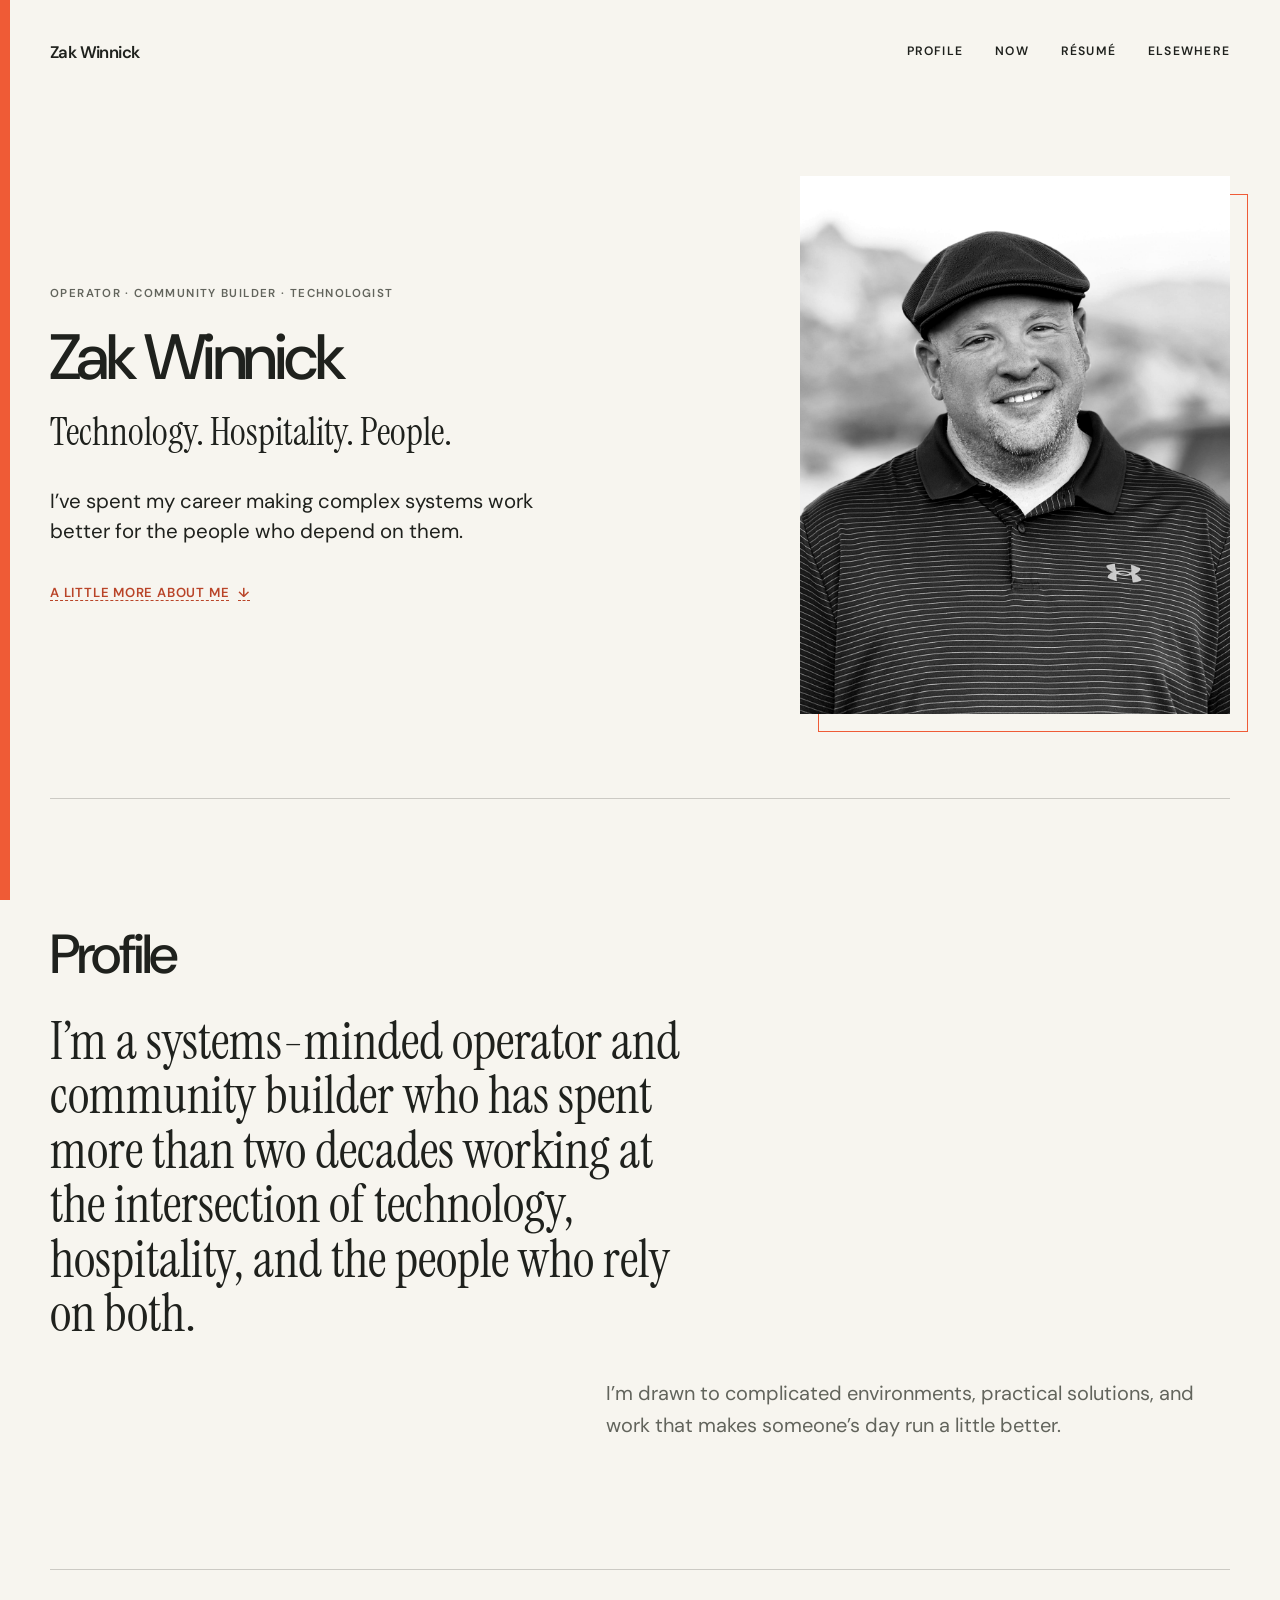
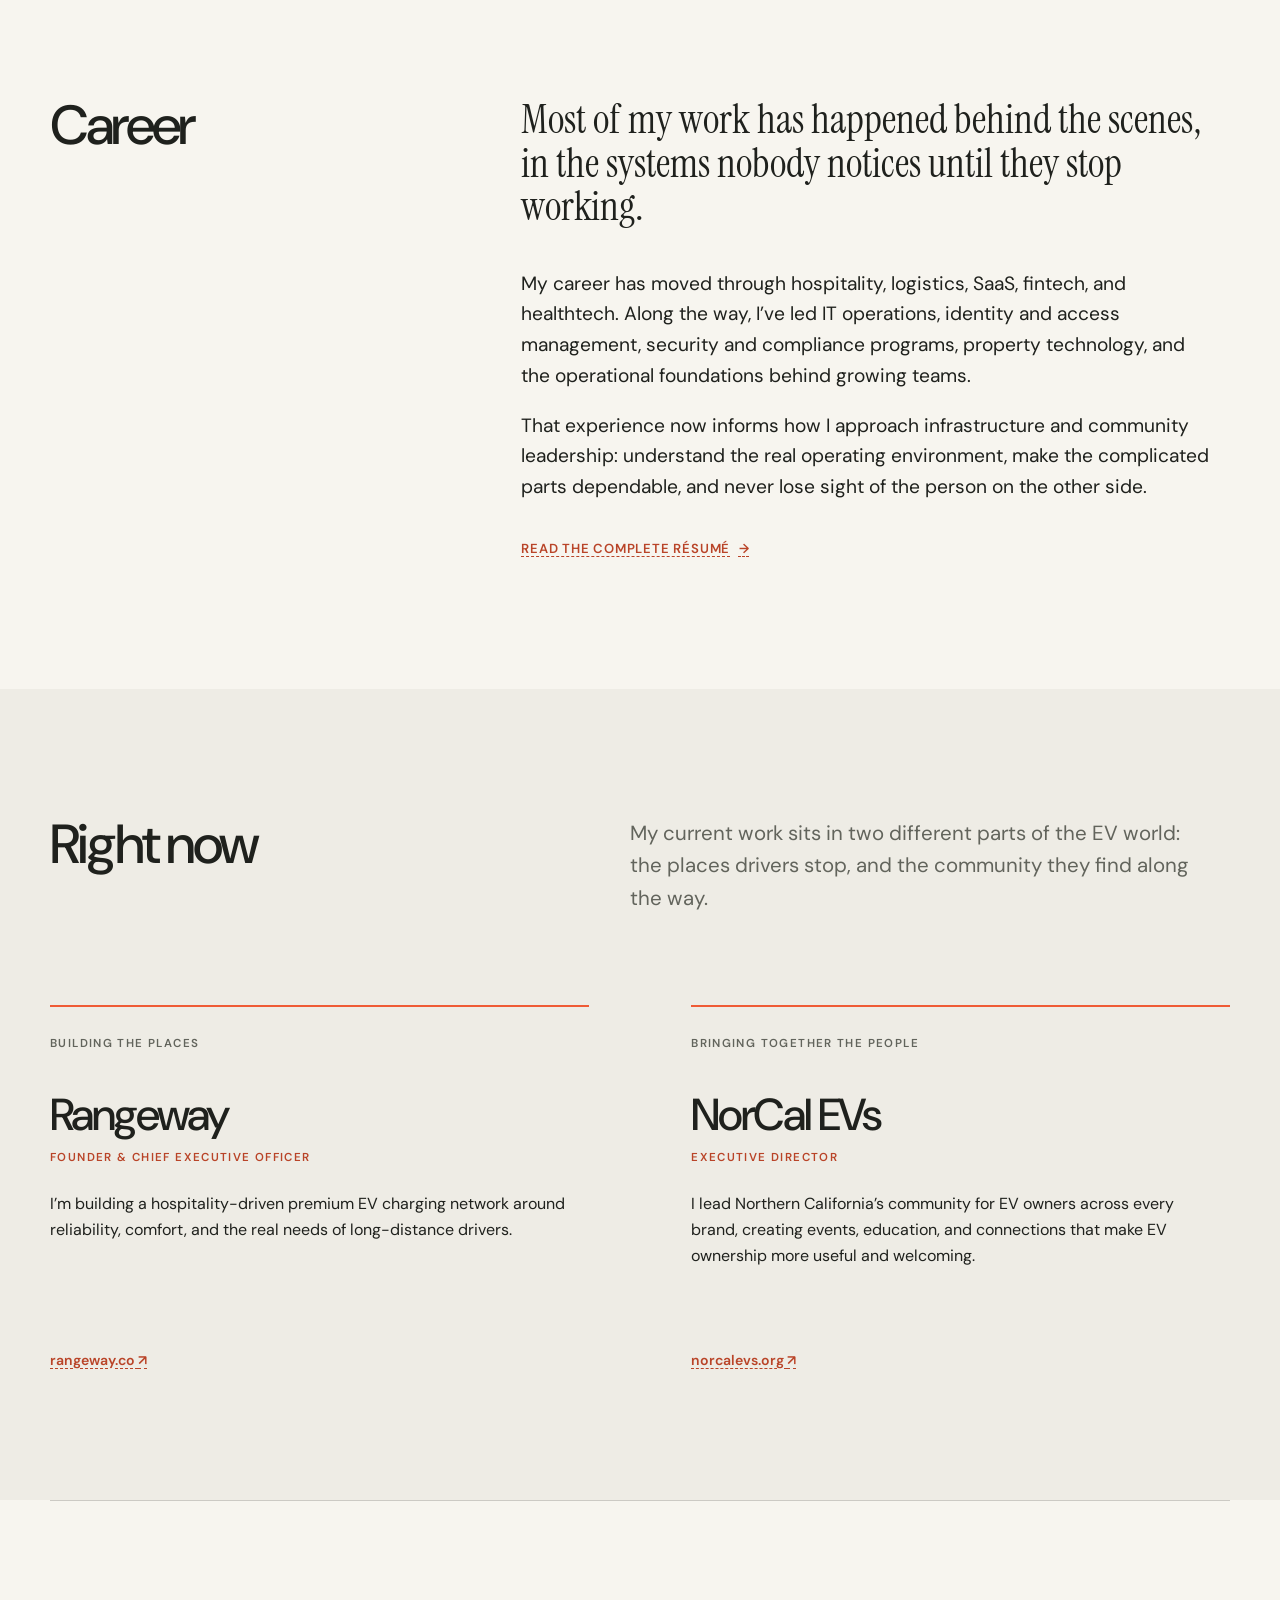
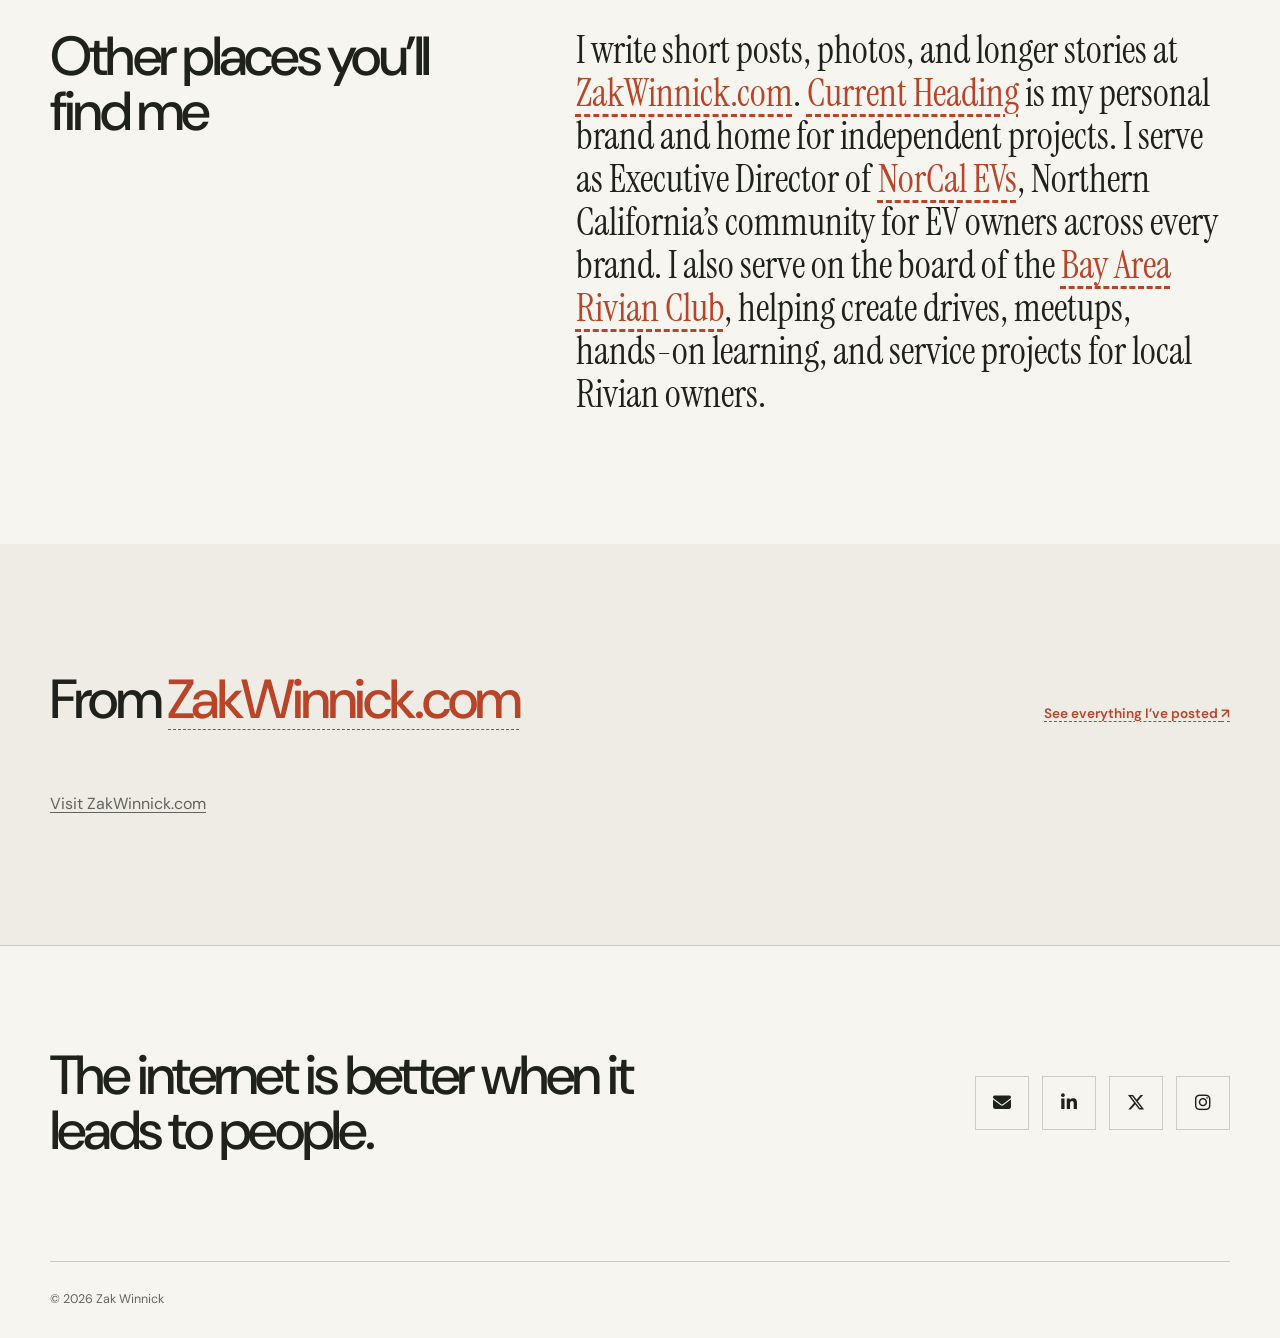
==== commit 65f09b69: "Fix final redesign review findings" ====
--- a/index.html
+++ b/index.html
@@ -6,7 +6,7 @@
     <title>Zak Winnick · Technology. Hospitality. People.</title>
     <meta name="description" content="Zak Winnick is a systems-minded operator and community builder working across technology, hospitality, and electric mobility.">
     <meta name="theme-color" media="(prefers-color-scheme: light)" content="#f7f5ef">
-    <meta name="theme-color" media="(prefers-color-scheme: dark)" content="#151713">
+    <meta name="theme-color" media="(prefers-color-scheme: dark)" content="#23231f">
     <link rel="icon" href="favicon.svg" type="image/svg+xml">
     <link rel="preconnect" href="https://fonts.googleapis.com">
     <link rel="preconnect" href="https://fonts.gstatic.com" crossorigin>
--- a/styles.css
+++ b/styles.css
@@ -5,6 +5,7 @@
   --fg: #1f211d;
   --muted: #62645c;
   --accent: #ef5b36;
+  --accent-text: #b94428;
   --rule: rgba(31, 33, 29, 0.2);
   --sans: "DM Sans", sans-serif;
   --serif: "Instrument Serif", Georgia, serif;
@@ -17,6 +18,7 @@
     --fg: #f1ede4;
     --muted: #bcb8ae;
     --accent: #ff7048;
+    --accent-text: #ff7048;
     --rule: rgba(241, 237, 228, 0.18);
   }
 }
@@ -54,12 +56,12 @@
 }
 
 a:hover {
-  color: var(--accent);
+  color: var(--accent-text);
 }
 
 a:focus-visible,
 button:focus-visible {
-  outline: 2px solid var(--accent);
+  outline: 2px solid var(--accent-text);
   outline-offset: 4px;
 }
 
@@ -139,7 +141,7 @@
 }
 
 .site-nav a[aria-current="page"] {
-  color: var(--accent);
+  color: var(--accent-text);
   text-decoration: underline;
   text-decoration-thickness: 0.14em;
   text-underline-offset: 0.45em;
@@ -195,11 +197,11 @@
   display: inline-flex;
   align-items: center;
   gap: 0.55rem;
-  color: var(--accent);
+  color: var(--accent-text);
   font-size: 0.82rem;
   font-weight: 600;
   letter-spacing: 0.06em;
-  text-decoration-color: var(--accent);
+  text-decoration-color: var(--accent-text);
   text-decoration-style: dashed;
   text-transform: uppercase;
 }
@@ -337,7 +339,7 @@
 
 .role-title {
   margin-bottom: 1.5rem;
-  color: var(--accent);
+  color: var(--accent-text);
 }
 
 .role-copy {
@@ -349,8 +351,8 @@
 .role a,
 .elsewhere-copy a,
 .writing-header > a {
-  color: var(--accent);
-  text-decoration-color: var(--accent);
+  color: var(--accent-text);
+  text-decoration-color: var(--accent-text);
   text-decoration-style: dashed;
 }
 
@@ -398,8 +400,8 @@
 }
 
 .writing-header h2 a {
-  color: var(--accent);
-  text-decoration-color: var(--accent);
+  color: var(--accent-text);
+  text-decoration-color: var(--accent-text);
   text-decoration-style: dashed;
   text-decoration-thickness: 1px;
 }
@@ -412,8 +414,8 @@
 
 .post-layout {
   display: grid;
-  grid-template-columns: minmax(0, 1.2fr) repeat(2, minmax(0, 0.9fr));
-  gap: clamp(1.5rem, 3vw, 2.5rem);
+  grid-template-columns: minmax(0, 1.25fr) minmax(260px, 0.75fr);
+  gap: clamp(34px, 6vw, 76px);
 }
 
 .feed-loading,
@@ -423,57 +425,41 @@
   color: var(--muted);
 }
 
-.feed-card {
-  min-width: 0;
-}
-
-.feed-card:first-child {
-  grid-row: span 2;
-}
-
-.feed-card > img {
-  width: 100%;
-  max-height: 32rem;
-  object-fit: contain;
-  object-position: left top;
-}
-
-.feed-card-content {
-  padding-top: 1.25rem;
-}
-
-.feed-card time {
+.feature-post,
+.small-post {
   display: block;
-  margin-bottom: 0.85rem;
-  color: var(--muted);
-  font-size: 0.72rem;
-  font-weight: 600;
-  letter-spacing: 0.1em;
-  text-transform: uppercase;
-}
-
-.feed-card a {
   text-decoration: none;
 }
 
-.feed-card h3 {
-  margin-bottom: 0.7rem;
-  font-family: var(--serif);
-  font-size: clamp(1.55rem, 2.3vw, 2.35rem);
-  font-weight: 400;
-  line-height: 1.05;
-}
-
-.feed-card p {
-  margin-bottom: 0;
-  color: var(--muted);
-  font-size: 0.93rem;
-}
-
-.feed-card-content > i {
-  display: block;
-  margin-top: 1.25rem;
-  color: var(--accent);
+.feature-post img {
+  width: auto;
+  max-width: 100%;
+  height: auto;
+  max-height: 540px;
+  filter: saturate(0.78);
+}
+
+.small-posts {
+  display: flex;
+  flex-direction: column;
+}
+
+.small-post {
+  padding-bottom: 34px;
+  border-bottom: 1px solid var(--rule);
+}
+
+.small-post + .small-post {
+  padding-top: 34px;
+}
+
+.small-post img {
+  width: auto;
+  max-width: 100%;
+  height: auto;
+  max-height: 260px;
+  margin-bottom: 18px;
+  filter: saturate(0.78);
 }
 
 .connect {
@@ -510,8 +496,8 @@
 }
 
 .socials a:hover {
-  border-color: var(--accent);
-  background: var(--accent);
+  border-color: var(--accent-text);
+  background: var(--accent-text);
   color: var(--bg);
 }
 
@@ -522,112 +508,144 @@
   font-size: 0.78rem;
 }
 
-/* The resume retains its shared shell until its editorial pass. */
-.resume-page {
-  width: min(1180px, calc(100% - 80px));
-  margin-inline: auto;
-}
-
-.resume-hero,
-.resume-section {
-  padding: clamp(4rem, 8vw, 7rem) 0;
-  border-bottom: 1px solid var(--rule);
-}
-
-.resume-hero h1 {
-  margin: 1rem 0 2rem;
-  font-size: clamp(3.5rem, 7vw, 6rem);
+.resume-intro,
+.resume-section > .shell {
+  display: grid;
+  grid-template-columns: minmax(170px, 0.3fr) minmax(0, 1fr);
+  gap: clamp(50px, 8vw, 110px);
+}
+
+.resume-intro {
+  padding-block: 110px 125px;
+}
+
+.resume-intro h1 {
+  margin: 0;
+  font-size: clamp(50px, 6vw, 72px);
   font-weight: 500;
   letter-spacing: -0.06em;
 }
 
-.resume-intro > p {
-  max-width: 40rem;
+.resume-summary p {
+  max-width: 39rem;
+  margin-bottom: 1.5rem;
   font-family: var(--serif);
-  font-size: clamp(1.7rem, 3vw, 2.6rem);
-  line-height: 1.1;
-}
-
-.resume-section > h2 {
-  margin-bottom: 3rem;
-  font-size: clamp(2rem, 3.5vw, 3rem);
+  font-size: clamp(1.8rem, 3vw, 2.7rem);
+  line-height: 1.08;
+}
+
+.resume-summary > a {
+  color: var(--accent-text);
+  font-size: 0.82rem;
+  font-weight: 600;
+  letter-spacing: 0.06em;
+  text-decoration-color: var(--accent-text);
+  text-decoration-style: dashed;
+  text-transform: uppercase;
+}
+
+.resume-section {
+  padding-block: clamp(4.5rem, 8vw, 7rem);
+  border-top: 1px solid var(--rule);
+}
+
+.resume-section h2 {
+  margin: 0;
+  font-size: clamp(2.2rem, 4vw, 3.8rem);
+  font-weight: 500;
+  letter-spacing: -0.055em;
+}
+
+.experience {
+  display: grid;
+  grid-template-columns: 180px minmax(0, 1fr);
+  gap: 42px;
+  padding-bottom: 64px;
+}
+
+.experience + .experience {
+  padding-top: 64px;
+  border-top: 1px solid var(--rule);
+}
+
+.meta {
+  color: var(--muted);
+  font-size: 0.9rem;
+}
+
+.meta p {
+  margin-bottom: 0.3rem;
+}
+
+.experience .role {
+  padding-top: 0;
+  border-top: 0;
+}
+
+.experience .role h3,
+.education h3 {
+  margin-bottom: 0.65rem;
+  font-size: clamp(1.6rem, 2.5vw, 2.25rem);
   font-weight: 500;
   letter-spacing: -0.04em;
 }
 
-.resume-entry {
-  display: grid;
-  grid-template-columns: minmax(10rem, 0.28fr) minmax(0, 1fr);
-  gap: clamp(2rem, 5vw, 5rem);
-  padding: 2.5rem 0;
-  border-top: 1px solid var(--rule);
-}
-
-.resume-entry-meta,
-.support-content p {
-  color: var(--muted);
-}
-
-.resume-entry-body h3,
-.support-content h3 {
-  margin-bottom: 0.65rem;
-  font-size: clamp(1.5rem, 2.5vw, 2.15rem);
-  font-weight: 500;
-  letter-spacing: -0.04em;
-}
-
-.resume-entry-body h3 a,
-.resume-role,
-.resume-cta a {
-  color: var(--accent);
-}
-
-.resume-entry-body h3 i {
+.role h3 a,
+.education h3 a,
+.support-list a {
+  color: var(--accent-text);
+  text-decoration-style: dashed;
+  text-decoration-thickness: 1px;
+}
+
+.experience .role h3 i {
   font-size: 0.5em;
 }
 
-.resume-role {
-  font-weight: 600;
-}
-
-.resume-entry-body ul {
+.experience .role-title {
+  margin-bottom: 1.5rem;
+  color: var(--accent-text);
+}
+
+.experience .role ul {
   padding-left: 1.2rem;
 }
 
-.resume-entry-body li + li {
+.experience .role li + li {
   margin-top: 0.65rem;
 }
 
-.tag-list,
-.plain-list {
+.education p {
+  margin-bottom: 0;
+  color: var(--muted);
+}
+
+.skills {
+  display: flex;
+  flex-wrap: wrap;
+  gap: 10px;
+}
+
+.skills span {
+  padding: 8px 12px;
+  border: 1px solid var(--rule);
+  color: var(--muted);
+}
+
+.support-list {
+  margin: 0;
   padding: 0;
   list-style: none;
 }
 
-.tag-list {
-  display: flex;
-  flex-wrap: wrap;
-  gap: 0.75rem;
-}
-
-.tag-list li {
-  padding: 0.7rem 0.9rem;
-  border: 1px solid var(--rule);
-}
-
-.plain-list li {
+.support-list li {
   padding: 0.8rem 0;
   border-top: 1px solid var(--rule);
 }
 
-.resume-cta {
-  padding: clamp(4rem, 8vw, 7rem) 0;
-}
-
-@media (max-width: 720px) {
-  .shell,
-  .resume-page {
-    width: min(100% - 40px, 1180px);
+@media (max-width: 820px) {
+  .shell {
+    width: min(100% - 44px, 1180px);
   }
 
   .edge-accent {
@@ -638,25 +656,34 @@
     min-height: 0;
     align-items: flex-start;
     flex-direction: column;
-    gap: 0.5rem;
-    padding: 1.5rem 0;
+    gap: 16px;
+    padding-block: 20px;
   }
 
   .site-nav {
     justify-content: flex-start;
-    gap: 0.4rem 1.2rem;
+    gap: 10px 20px;
+  }
+
+  .site-nav a,
+  .text-link,
+  .role a,
+  .writing-header a {
+    display: inline-flex;
+    min-height: 44px;
+    align-items: center;
   }
 
   .hero {
     min-height: 0;
     grid-template-columns: 1fr;
-    gap: 3rem;
-    padding: 3.5rem 0 5rem;
+    gap: 56px;
+    padding-block: 64px 72px;
   }
 
   .portrait {
     justify-self: start;
-    width: min(100% - 18px, 430px);
+    width: min(88%, 410px);
   }
 
   .profile,
@@ -668,39 +695,58 @@
   }
 
   .career-layout,
+  .roles,
+  .elsewhere,
+  .post-layout,
+  .resume-intro,
+  .resume-section > .shell,
+  .experience {
+    grid-template-columns: 1fr;
+  }
+
+  .career-layout,
+  .elsewhere,
+  .resume-intro,
+  .resume-section > .shell,
+  .experience {
+    gap: 1.75rem;
+  }
+
   .now-header,
-  .elsewhere {
-    grid-template-columns: 1fr;
-    gap: 1.75rem;
-  }
-
-  .profile-aside {
-    margin-left: 0;
-  }
-
-  .roles,
-  .post-layout {
-    grid-template-columns: 1fr;
-  }
-
-  .role-copy {
-    min-height: 0;
-  }
-
-  .feed-card:first-child {
-    grid-row: auto;
-  }
-
   .writing-header,
   .connect-row {
     align-items: flex-start;
     flex-direction: column;
+  }
+
+  .now-header {
+    display: flex;
+    gap: 1.75rem;
+  }
+
+  .profile-aside {
+    margin-left: 0;
+  }
+
+  .role-copy {
+    min-height: 0;
+  }
+
+  .writing-header,
+  .connect-row {
     gap: 1.5rem;
   }
 
-  .resume-entry {
-    grid-template-columns: 1fr;
-    gap: 0.75rem;
+  .resume-intro {
+    padding-block: 4.5rem 5rem;
+  }
+
+  .experience {
+    padding-bottom: 3rem;
+  }
+
+  .experience + .experience {
+    padding-top: 3rem;
   }
 }
 
